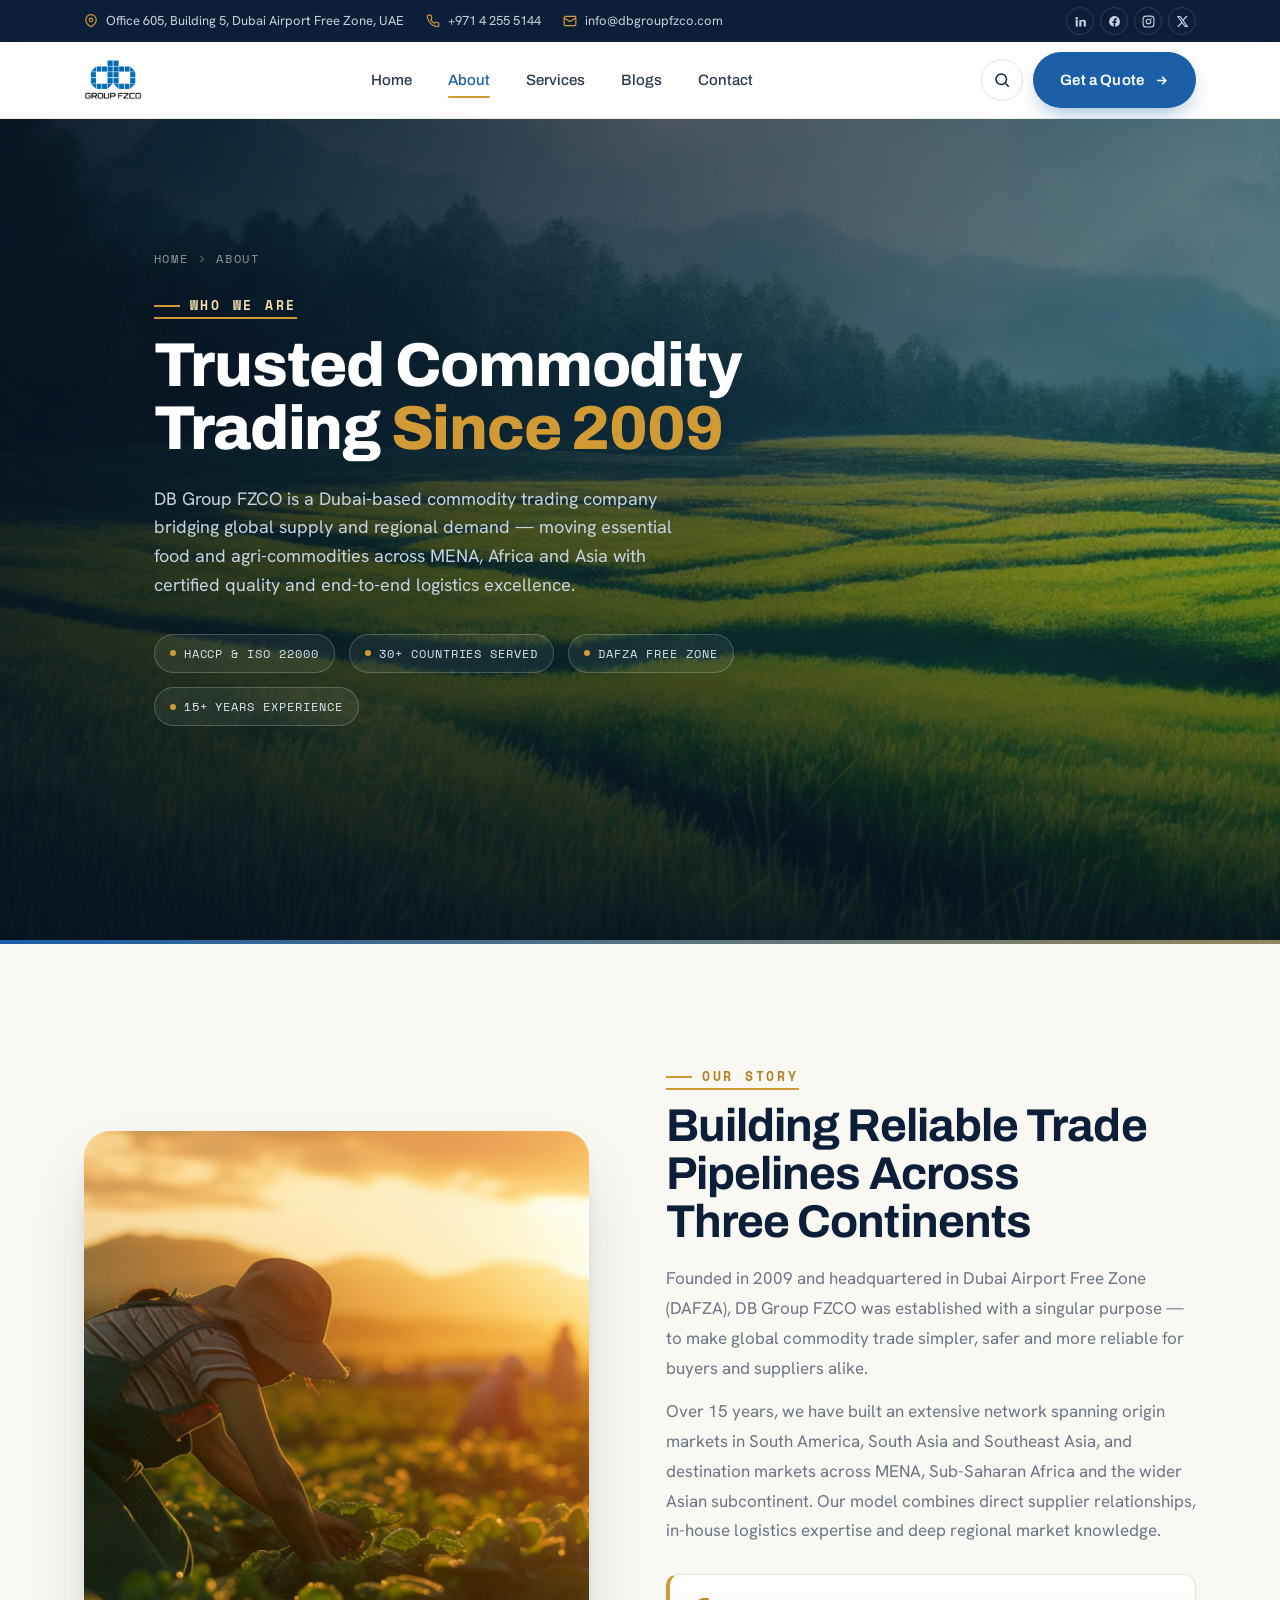
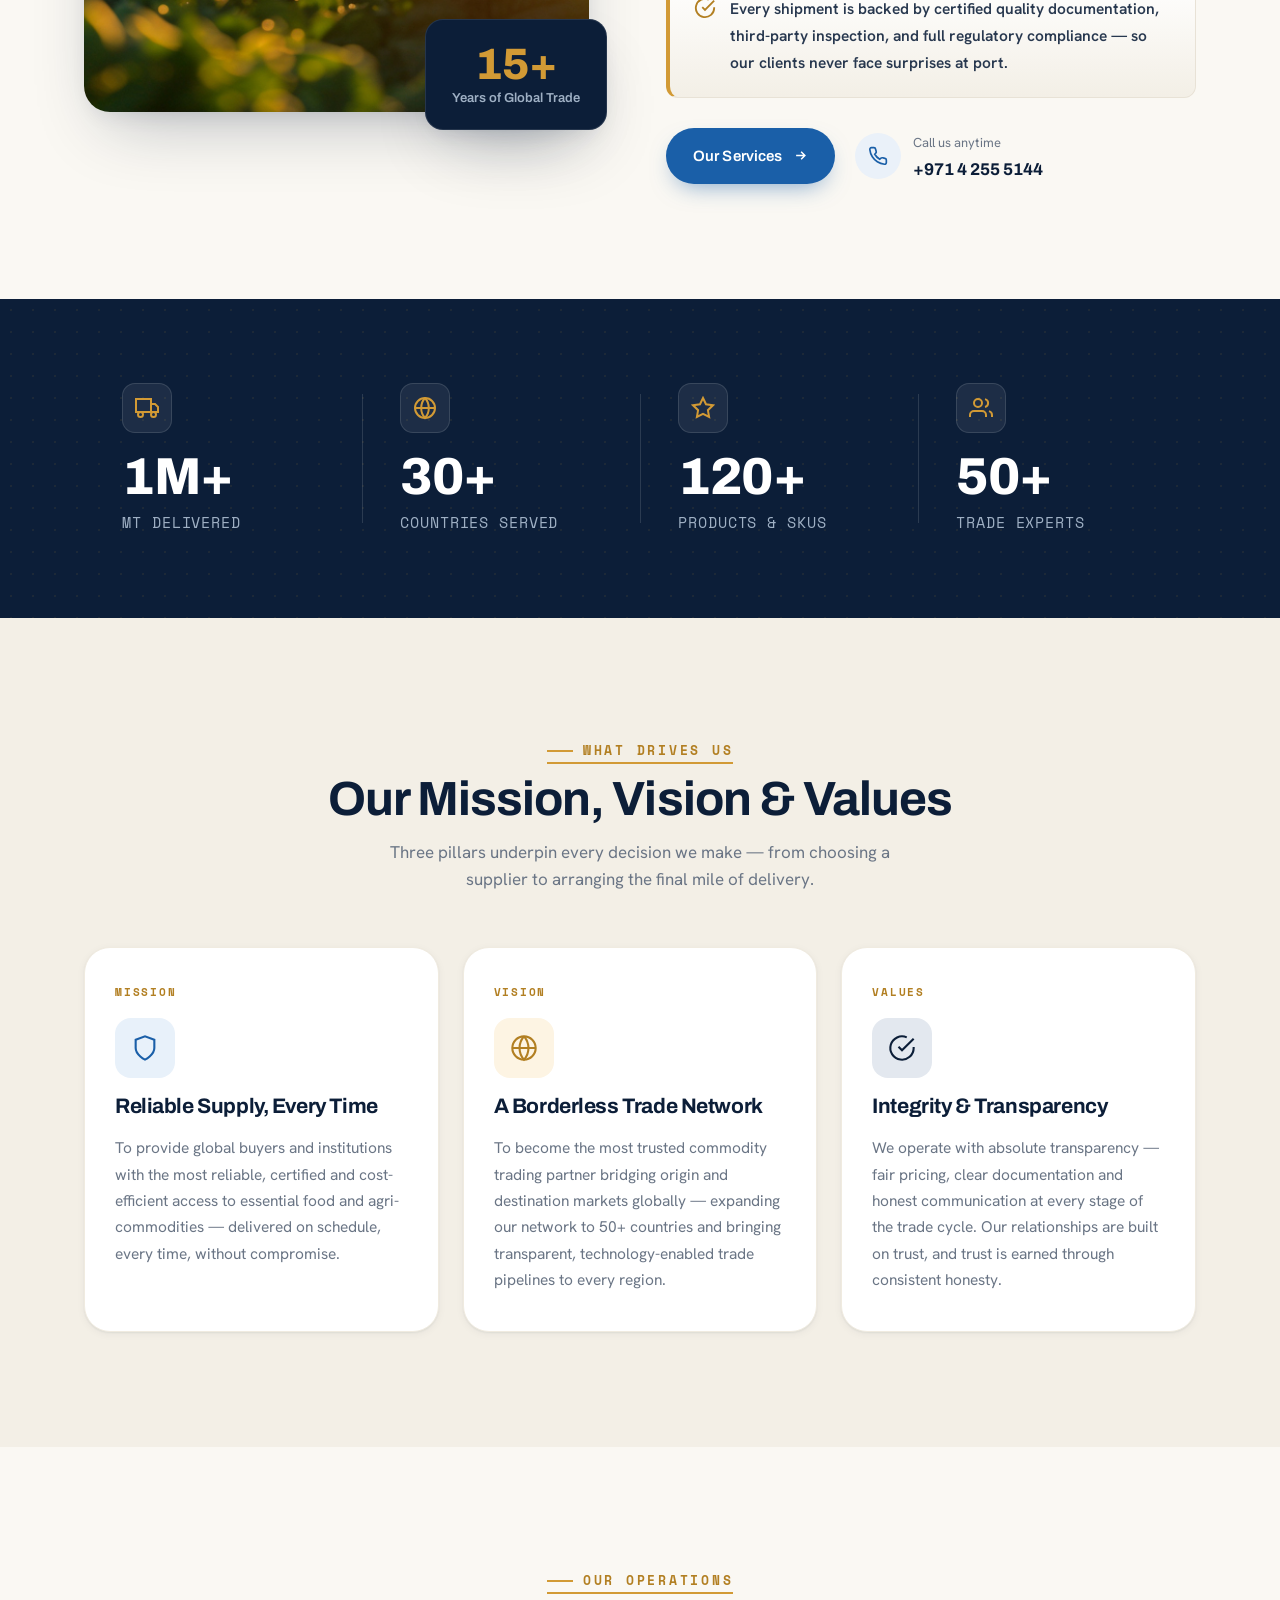
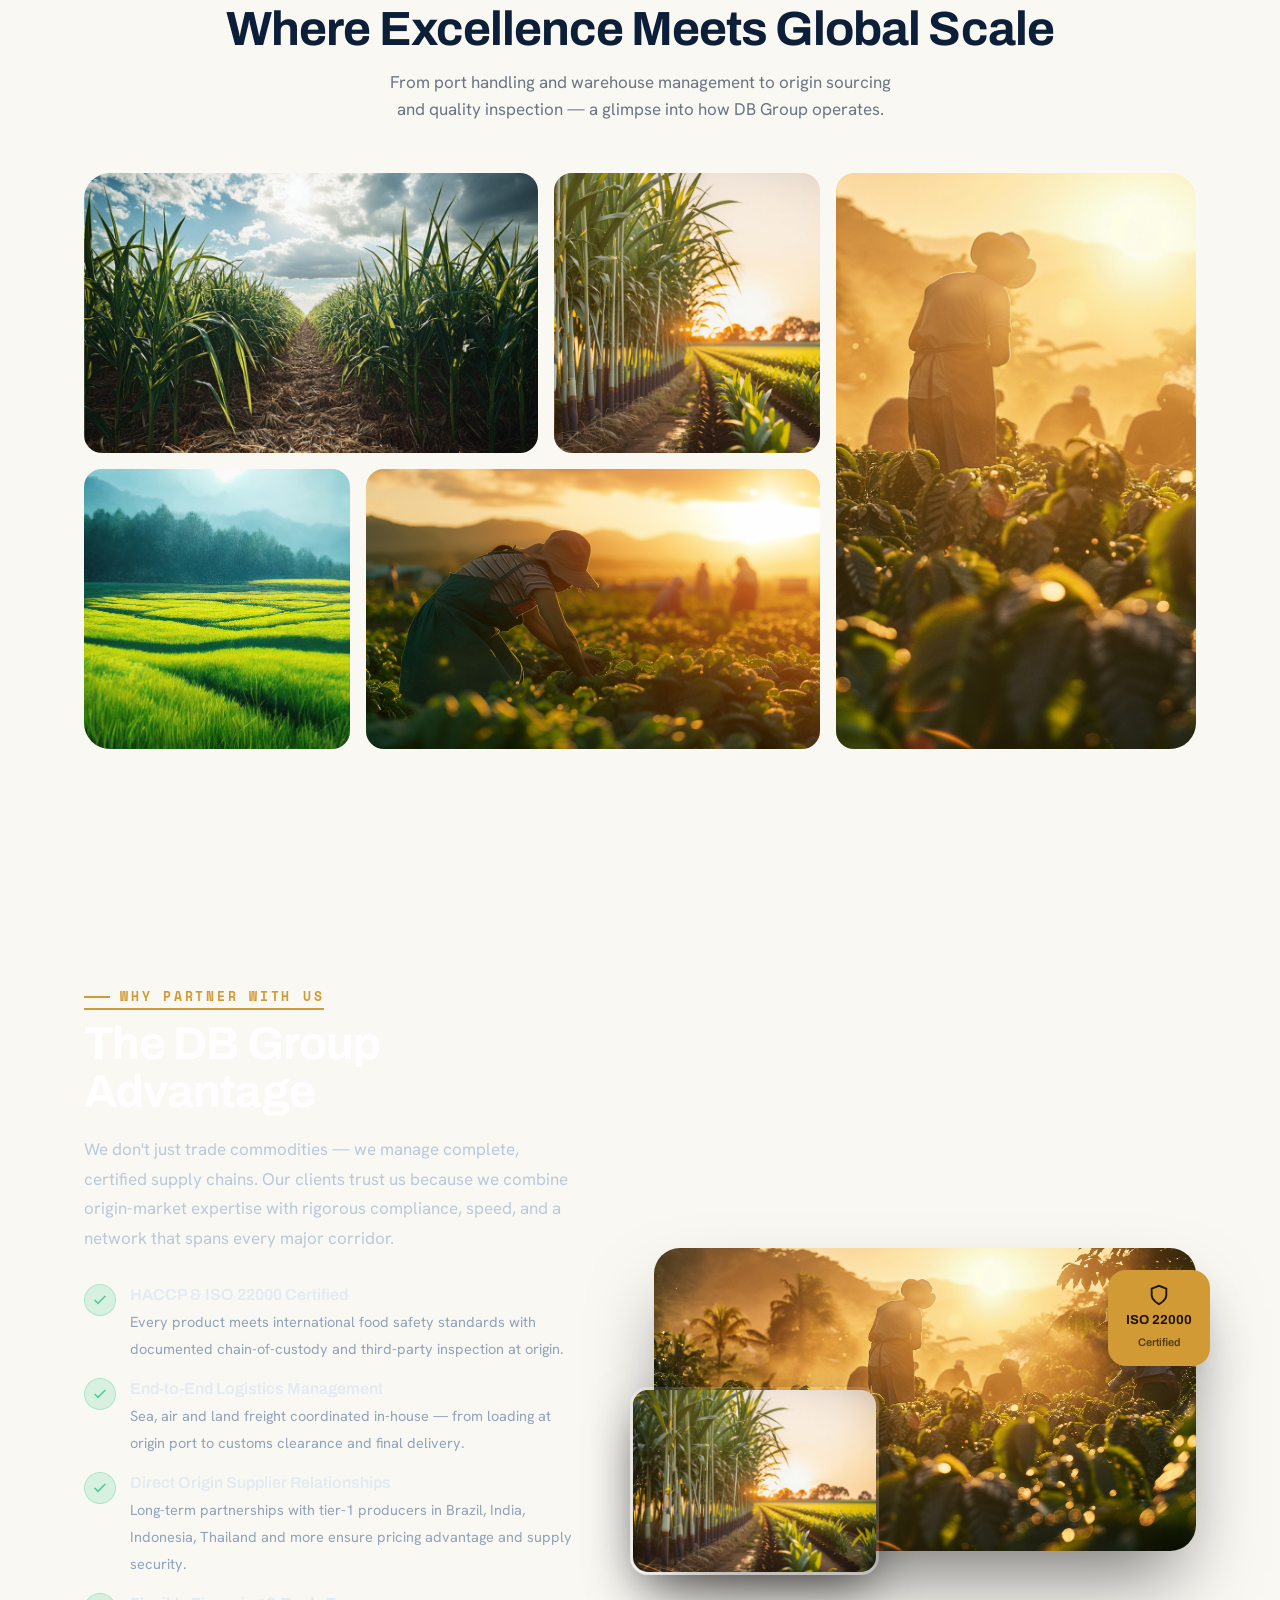
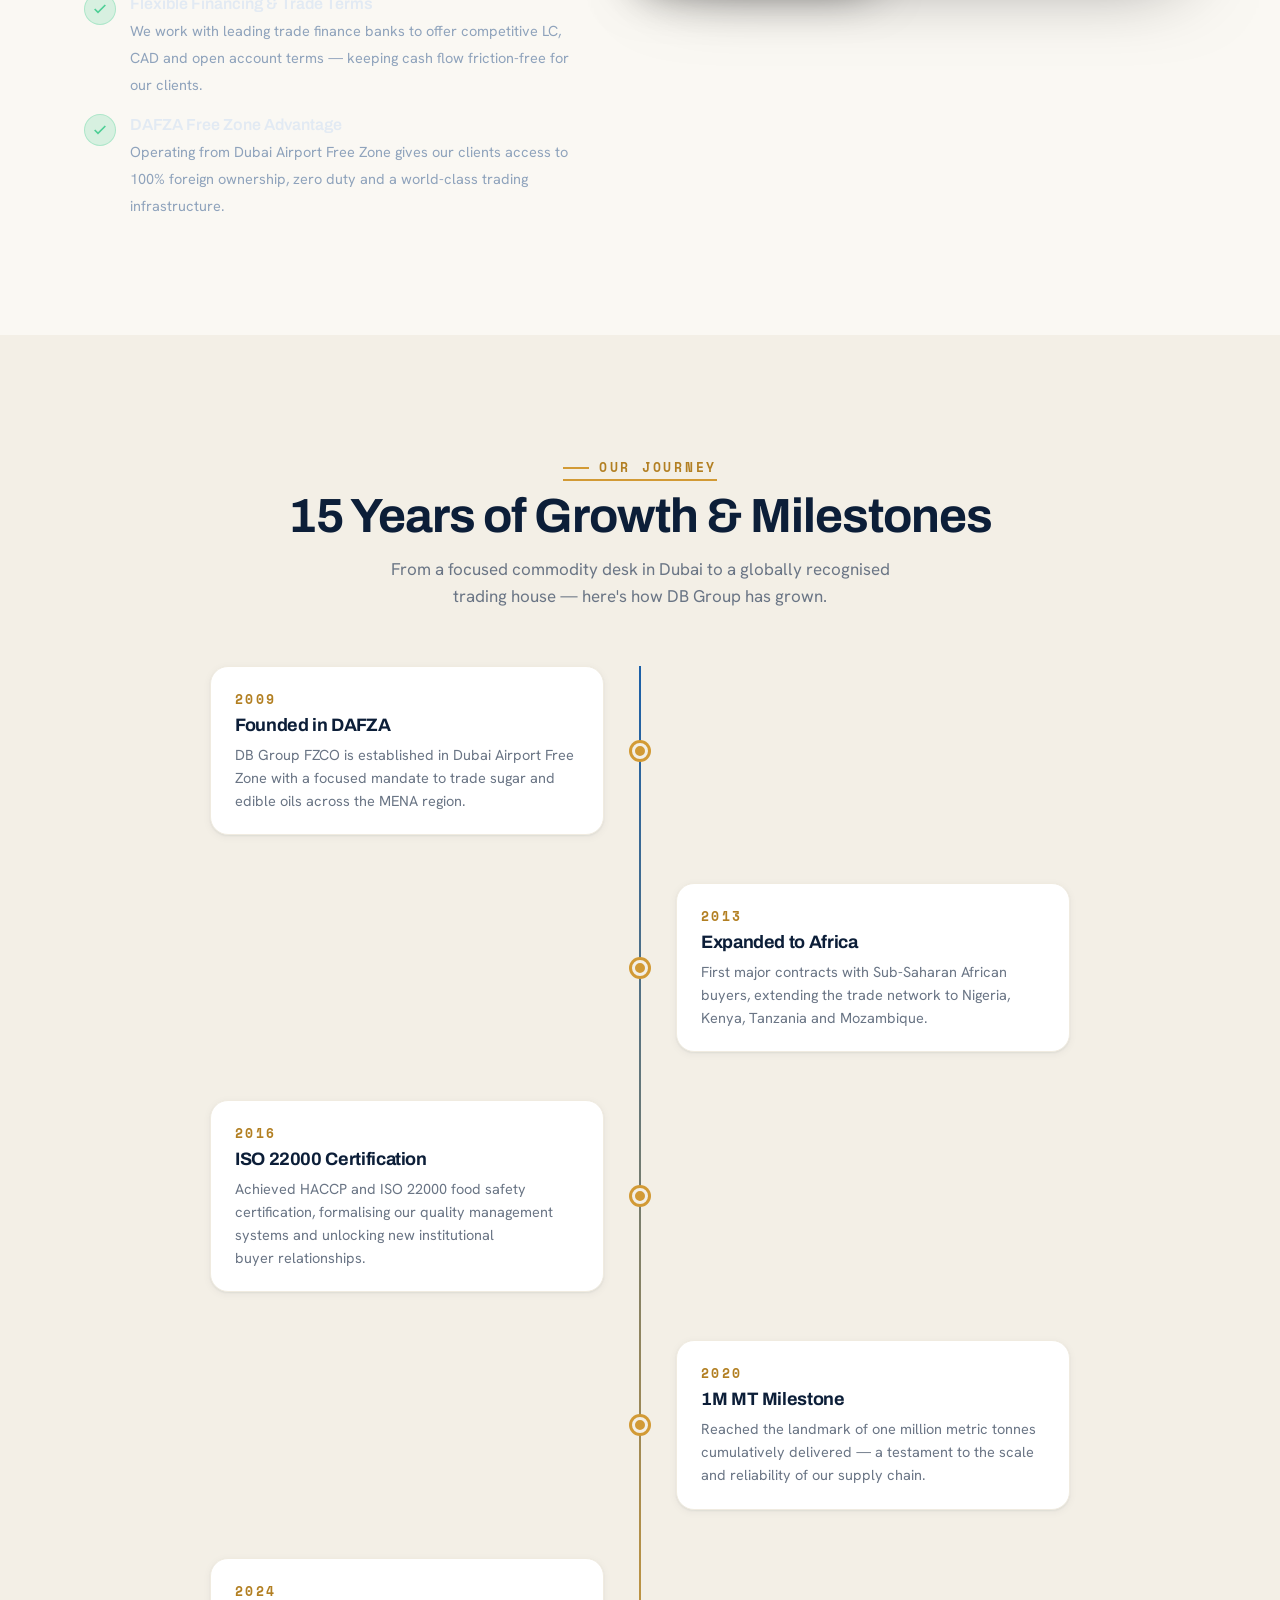
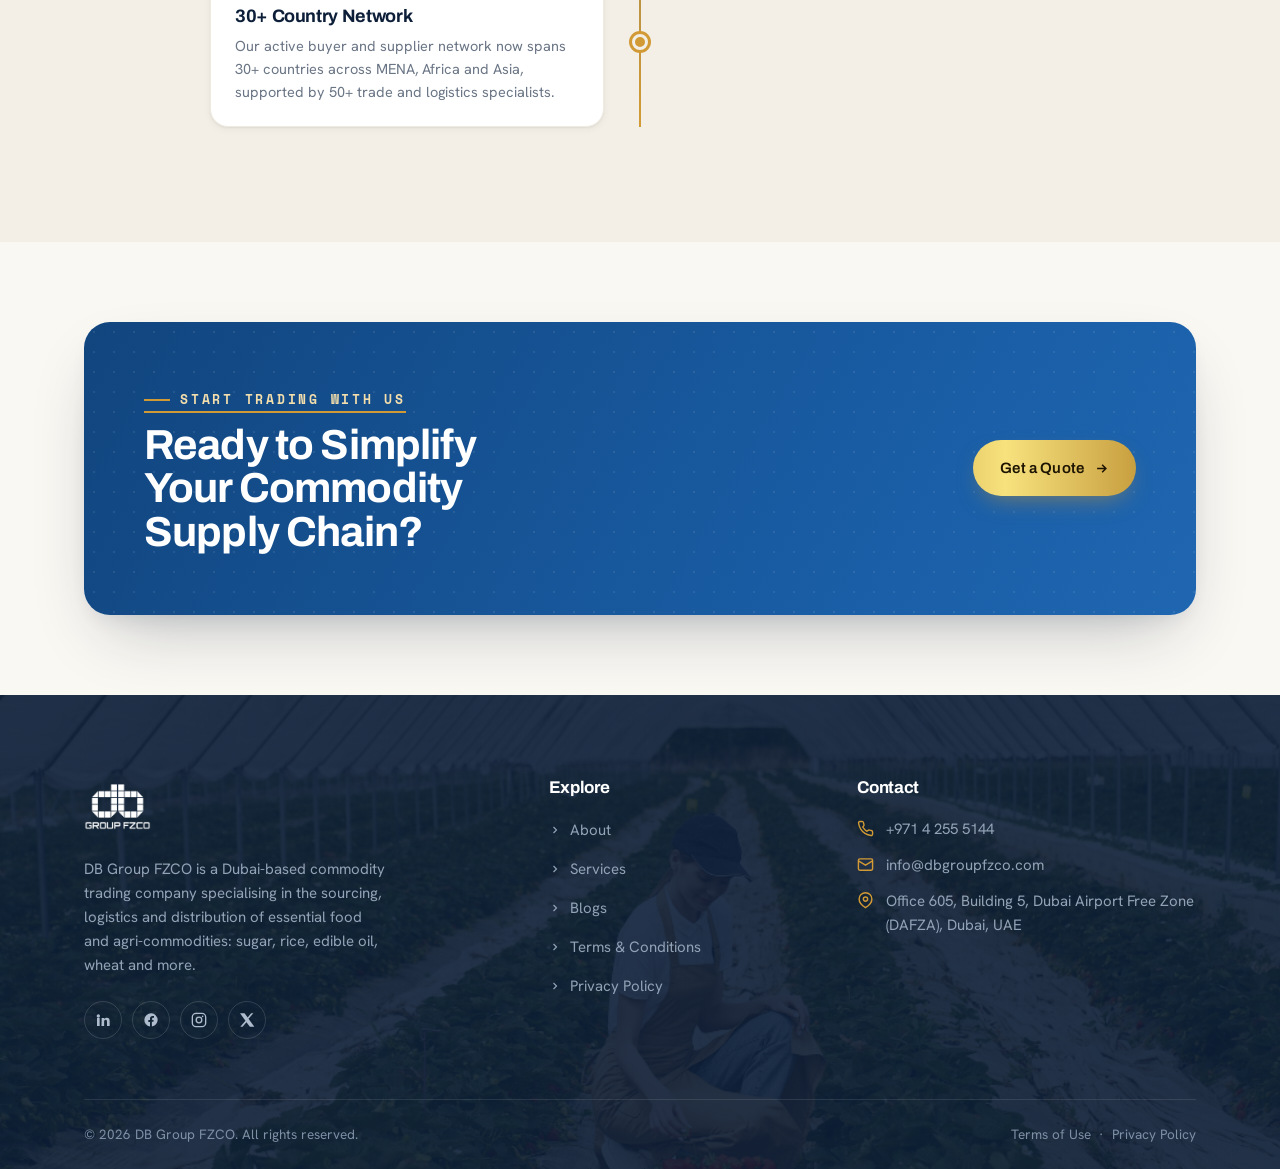
==== about.html @ c071445e "First Commit" ====
<!DOCTYPE html>
<html lang="en">
<head>
<meta charset="UTF-8" />
<meta name="viewport" content="width=device-width, initial-scale=1.0" />
<title>About Us | DB Group FZCO</title>
<link rel="preconnect" href="https://fonts.googleapis.com" />
<link rel="preconnect" href="https://fonts.gstatic.com" crossorigin />
<link href="https://fonts.googleapis.com/css2?family=Archivo:wght@400;500;600;700;800;900&family=Hanken+Grotesk:wght@400;500;600;700&family=Space+Mono:wght@400;700&family=Space+Grotesk:wght@500;600;700&family=Libre+Franklin:wght@500;600;700;800&display=swap" rel="stylesheet" />
<link rel="stylesheet" href="styles.css" />
<style>

/* ============================================================
   ABOUT PAGE — extra styles
   ============================================================ */

/* ---- Hero ---- */
.about-hero {
  position: relative;
  overflow: hidden;
  background: var(--navy);
  min-height: 580px;
  display: flex;
  align-items: center;
}
.about-hero-bg {
  position: absolute;
  inset: 0;
  background: url('public/aboutimages/158302.jpg') center / cover no-repeat;
  transform-origin: center;
  animation: kbZoom 22s ease-out forwards;
}
.about-hero-shade {
  position: absolute;
  inset: 0;
  background:
    linear-gradient(110deg, rgba(8,18,34,.92) 0%, rgba(8,18,34,.65) 55%, rgba(8,18,34,.30) 100%),
    linear-gradient(0deg, rgba(8,18,34,.80) 0%, rgba(8,18,34,0) 44%);
}
.about-hero .wrap {
  margin-inline: 0;
  max-width: none;
  padding-left: clamp(60px, 12vw, 2000px);
  padding-right: var(--gut);
}
.about-hero-inner {
  position: relative;
  z-index: 2;
  padding-top: clamp(70px, 11vw, 130px);
  padding-bottom: clamp(150px, 17vw, 230px);
  max-width: 700px;
  width: 100%;
  text-align: left;
}
.about-hero h1 {
  color: #fff;
  font-size: clamp(32px, 5vw, 62px);
  font-weight: 800;
  margin-top: 18px;
  line-height: 1.02;
  text-align: left;
}
.about-hero h1 span { color: var(--gold); }
.about-hero .lede {
  color: #c5d3e3;
  font-size: clamp(15px, 1.6vw, 18px);
  margin-top: 24px;
  max-width: 52ch;
  text-align: left;
}

/* breadcrumb */
.breadcrumb {
  display: flex;
  align-items: center;
  gap: 8px;
  font-family: var(--font-mono);
  font-size: 12px;
  letter-spacing: .14em;
  text-transform: uppercase;
  color: rgba(255,255,255,.55);
  margin-bottom: 20px;
}
.breadcrumb a { color: rgba(255,255,255,.55); transition: color .2s; }
.breadcrumb a:hover { color: var(--gold-soft); }
.breadcrumb svg { width: 12px; height: 12px; opacity: .5; }

/* hero bottom accent bar */
.about-hero::after {
  content: "";
  position: absolute;
  bottom: 0; left: 0; right: 0;
  height: 4px;
  background: linear-gradient(90deg, var(--primary), var(--gold), var(--primary));
  background-size: 300%;
  animation: ctaGrad 7s ease infinite;
}

/* ---- Our Story / Who We Are ---- */
.story-grid {
  display: grid;
  grid-template-columns: 1fr 1.05fr;
  gap: clamp(40px, 6vw, 88px);
  align-items: center;
}
.story-visual { position: relative; }
.story-img-wrap {
  border-radius: var(--radius-lg);
  overflow: hidden;
  box-shadow: var(--shadow-lg);
  aspect-ratio: 4/4.6;
}
.story-img-wrap img {
  width: 100%;
  height: 100%;
  object-fit: cover;
  display: block;
  transition: transform .7s cubic-bezier(.2,.7,.2,1);
}
.story-visual:hover .story-img-wrap img { transform: scale(1.05); }
.story-badge {
  position: absolute;
  bottom: -18px;
  right: -18px;
  background: var(--navy);
  border-radius: var(--radius);
  padding: 22px 26px;
  box-shadow: var(--shadow-lg);
  border: 1px solid rgba(255,255,255,.1);
  color: #fff;
  text-align: center;
  min-width: 150px;
}
.story-badge .b-num {
  font-family: var(--font-display);
  font-weight: 800;
  font-size: 44px;
  color: var(--gold);
  line-height: 1;
  letter-spacing: -.03em;
}
.story-badge .b-lab {
  font-family: var(--font-display);
  font-weight: 600;
  font-size: 13px;
  color: #9fb0c4;
  margin-top: 4px;
  line-height: 1.3;
}
.story-dots {
  position: absolute;
  top: -16px; left: -16px;
  width: 110px; height: 110px;
  background-image: radial-gradient(var(--gold) 1.6px, transparent 1.7px);
  background-size: 16px 16px;
  opacity: .45;
  z-index: -1;
  border-radius: 8px;
}

.story-text h2 { font-size: clamp(28px, 3.6vw, 46px); margin-top: 16px; }
.story-text p { color: var(--muted); margin-top: 18px; line-height: 1.75; }
.story-text .highlight-block {
  margin-top: 28px;
  padding: 20px 24px;
  background: linear-gradient(180deg, #fff, var(--paper-2));
  border: 1px solid var(--line);
  border-left: 4px solid var(--gold);
  border-radius: var(--radius-sm);
  display: flex;
  gap: 14px;
  align-items: flex-start;
}
.story-text .highlight-block svg {
  width: 22px; height: 22px;
  color: var(--gold-d);
  flex: none;
  margin-top: 2px;
}
.story-text .highlight-block p {
  font-weight: 600;
  color: var(--ink-soft);
  font-size: 15.5px;
  margin-top: 0;
}
.story-actions {
  display: flex;
  align-items: center;
  gap: 20px;
  margin-top: 30px;
  flex-wrap: wrap;
}
.callbox { display: flex; align-items: center; gap: 12px; }
.callbox .ring { width: 46px; height: 46px; border-radius: 50%; background: #eaf1f9; color: var(--primary); display: grid; place-items: center; }
.callbox .ring svg { width: 20px; height: 20px; }
.callbox b { display: block; font-family: var(--font-display); font-size: 17px; color: var(--ink); }
.callbox span { font-size: 13px; color: var(--muted); }
@media (max-width: 880px) {
  .story-grid { grid-template-columns: 1fr; }
  .story-visual { max-width: 500px; }
  .story-badge { bottom: -14px; right: -8px; }
}

/* ---- Stats bar ---- */
.about-stats { background: var(--navy); position: relative; overflow: hidden; }
.about-stats::before {
  content: "";
  position: absolute; inset: 0;
  background-image: radial-gradient(rgba(210,154,53,.14) 1px, transparent 1.5px);
  background-size: 22px 22px;
  opacity: .6;
}
.about-stats .wrap { position: relative; }
.about-stats .stats-grid {
  display: grid;
  grid-template-columns: repeat(4, 1fr);
  padding-block: clamp(44px, 6vw, 70px);
}
@media (max-width: 760px) { .about-stats .stats-grid { grid-template-columns: 1fr 1fr; gap: 36px 0; } .about-stats .stat:nth-child(odd)::before { display: none; } }

/* ---- Values / Mission ---- */
.values { background: var(--paper-2); }
.values-head { text-align: center; margin-bottom: 54px; }
.values-head h2 { font-size: clamp(28px, 3.8vw, 48px); margin-top: 14px; }
.values-grid {
  display: grid;
  grid-template-columns: repeat(3, 1fr);
  gap: 24px;
}
.val-card {
  background: #fff;
  border-radius: var(--radius-lg);
  padding: 36px 30px 38px;
  border: 1px solid var(--line-soft);
  box-shadow: var(--shadow-sm);
  display: flex;
  flex-direction: column;
  gap: 16px;
  transition: transform .35s cubic-bezier(.2,.7,.2,1), box-shadow .35s cubic-bezier(.2,.7,.2,1);
}
.val-card:hover {
  transform: translateY(-8px);
  box-shadow: var(--shadow-lg);
}
.val-icon {
  width: 60px; height: 60px;
  border-radius: 16px;
  display: grid; place-items: center;
  flex: none;
}
.val-icon.blue { background: #e8f1fa; color: var(--primary); }
.val-icon.gold { background: #fdf4e3; color: var(--gold-d); }
.val-icon.navy { background: #e3e8ef; color: var(--navy); }
.val-icon svg { width: 28px; height: 28px; }
.val-card h3 { font-size: 21px; color: var(--ink); line-height: 1.2; }
.val-card p { color: var(--muted); font-size: 15.5px; line-height: 1.7; flex: 1; }
.val-card .val-tag {
  font-family: var(--font-mono);
  font-size: 11px;
  letter-spacing: .16em;
  text-transform: uppercase;
  color: var(--gold-d);
  font-weight: 700;
}
@media (max-width: 820px) { .values-grid { grid-template-columns: 1fr; } }

/* ---- Gallery mosaic ---- */
.gallery-section {
  background: var(--paper);
}
.gallery-head { text-align: center; margin-bottom: 50px; }
.gallery-head h2 { font-size: clamp(28px, 3.8vw, 48px); margin-top: 14px; }

.gallery-mosaic {
  display: grid;
  grid-template-columns: repeat(12, 1fr);
  grid-template-rows: repeat(2, 280px);
  gap: 16px;
  border-radius: var(--radius-lg);
  overflow: hidden;
}
.gm-cell {
  overflow: hidden;
  border-radius: var(--radius);
}
.gm-cell img {
  width: 100%; height: 100%;
  object-fit: cover;
  display: block;
  transition: transform .7s cubic-bezier(.2,.7,.2,1);
}
.gm-cell:hover img { transform: scale(1.08); }

.gm-cell:nth-child(1) { grid-column: 1 / 6; grid-row: 1 / 2; }
.gm-cell:nth-child(2) { grid-column: 6 / 9; grid-row: 1 / 2; }
.gm-cell:nth-child(3) { grid-column: 9 / 13; grid-row: 1 / 3; }
.gm-cell:nth-child(4) { grid-column: 1 / 4; grid-row: 2 / 3; }
.gm-cell:nth-child(5) { grid-column: 4 / 9; grid-row: 2 / 3; }

@media (max-width: 900px) {
  .gallery-mosaic {
    grid-template-columns: 1fr 1fr;
    grid-template-rows: auto;
  }
  .gm-cell { grid-column: auto !important; grid-row: auto !important; aspect-ratio: 16/10; }
}
@media (max-width: 540px) {
  .gallery-mosaic { grid-template-columns: 1fr; }
}

/* ---- Why Partner With Us ---- */
.why-section {
  background:
    linear-gradient(rgba(8,18,34,.82), rgba(8,18,34,.82)),
    url('public/aboutimages/2151252086.jpg') center / cover no-repeat;
  background-attachment: fixed;
}
.why-grid {
  display: grid;
  grid-template-columns: 1fr 1.1fr;
  gap: clamp(40px, 6vw, 84px);
  align-items: center;
}
.why-text h2 { font-size: clamp(28px, 3.6vw, 46px); color: #fff; margin-top: 14px; }
.why-text .eyebrow { color: var(--gold); }
.why-text p { color: #b8c9db; margin-top: 18px; line-height: 1.75; }
.why-list { display: grid; gap: 14px; margin-top: 28px; }
.why-item {
  display: flex;
  gap: 14px;
  align-items: flex-start;
}
.why-item .wi-icon {
  width: 32px; height: 32px;
  border-radius: 50%;
  background: rgba(78,207,150,.2);
  color: #4ecf96;
  display: grid; place-items: center;
  flex: none;
  border: 1px solid rgba(78,207,150,.3);
  margin-top: 2px;
}
.why-item .wi-icon svg { width: 16px; height: 16px; }
.why-item .wi-body b {
  font-family: var(--font-display);
  font-weight: 600;
  color: #e2eaf3;
  font-size: 16px;
  display: block;
}
.why-item .wi-body span {
  color: #8fa3bc;
  font-size: 14.5px;
  line-height: 1.5;
}

.why-visual { position: relative; }
.why-img-main {
  border-radius: var(--radius-lg);
  overflow: hidden;
  box-shadow: 0 40px 80px -20px rgba(0,0,0,.55);
}
.why-img-main img { width: 100%; display: block; }
.why-img-float {
  position: absolute;
  bottom: -24px;
  left: -24px;
  width: 46%;
  border-radius: var(--radius);
  overflow: hidden;
  box-shadow: 0 20px 50px -10px rgba(0,0,0,.6);
  border: 3px solid rgba(255,255,255,.12);
}
.why-img-float img { width: 100%; display: block; }
.why-cert-badge {
  position: absolute;
  top: 22px; right: -14px;
  background: var(--gold);
  color: #1d1402;
  border-radius: var(--radius);
  padding: 14px 18px;
  font-family: var(--font-display);
  font-weight: 700;
  font-size: 13px;
  box-shadow: var(--shadow-lg);
  display: flex;
  flex-direction: column;
  align-items: center;
  gap: 4px;
  text-align: center;
}
.why-cert-badge svg { width: 22px; height: 22px; }
@media (max-width: 880px) {
  .why-grid { grid-template-columns: 1fr; }
  .why-visual { margin-top: 40px; }
  .why-img-float { width: 38%; bottom: -16px; left: -12px; }
  .why-cert-badge { top: 14px; right: -8px; }
}

/* ---- Timeline / Journey ---- */
.journey-section { background: var(--paper-2); }
.journey-head { text-align: center; margin-bottom: 56px; }
.journey-head h2 { font-size: clamp(28px, 3.8vw, 48px); margin-top: 14px; }
.timeline {
  position: relative;
  max-width: 860px;
  margin: 0 auto;
}
.timeline::before {
  content: "";
  position: absolute;
  left: 50%;
  top: 0; bottom: 0;
  width: 2px;
  background: linear-gradient(180deg, var(--primary), var(--gold));
  transform: translateX(-50%);
}
.tl-item {
  display: grid;
  grid-template-columns: 1fr auto 1fr;
  gap: 28px;
  align-items: center;
  margin-bottom: 48px;
  position: relative;
}
.tl-item:last-child { margin-bottom: 0; }
.tl-dot {
  width: 16px; height: 16px;
  border-radius: 50%;
  background: var(--gold);
  border: 3px solid var(--paper-2);
  box-shadow: 0 0 0 3px var(--gold);
  z-index: 1;
  justify-self: center;
}
.tl-left, .tl-right {
  background: #fff;
  border-radius: var(--radius);
  padding: 22px 24px;
  border: 1px solid var(--line-soft);
  box-shadow: var(--shadow-sm);
}
.tl-item:nth-child(odd) .tl-left { order: 0; }
.tl-item:nth-child(odd) .tl-right { visibility: hidden; }
.tl-item:nth-child(even) .tl-left { visibility: hidden; }
.tl-item:nth-child(even) .tl-right { order: 2; }
.tl-year {
  font-family: var(--font-mono);
  font-size: 13px;
  letter-spacing: .18em;
  color: var(--gold-d);
  font-weight: 700;
  margin-bottom: 6px;
}
.tl-left h4, .tl-right h4 { font-size: 18px; }
.tl-left p, .tl-right p { color: var(--muted); font-size: 14.5px; margin-top: 8px; line-height: 1.6; }
@media (max-width: 700px) {
  .timeline::before { left: 18px; transform: none; }
  .tl-item { grid-template-columns: auto 1fr; gap: 18px; }
  .tl-item:nth-child(even) .tl-left { display: none; }
  .tl-item:nth-child(odd) .tl-right { display: none; }
  .tl-item:nth-child(even) .tl-right { order: unset; visibility: visible; }
  .tl-item:nth-child(even) .tl-dot { order: -1; }
}

</style>
</head>
<body>

<!-- ============ TOP BAR ============ -->
<div class="topbar">
  <div class="wrap">
    <div class="tb-left">
      <span class="tb-item tb-hide">
        <svg viewBox="0 0 24 24" fill="none" stroke="currentColor" stroke-width="2"><path d="M21 10c0 7-9 12-9 12s-9-5-9-12a9 9 0 0 1 18 0Z"/><circle cx="12" cy="10" r="3"/></svg>
        Office 605, Building 5, Dubai Airport Free Zone, UAE
      </span>
      <a class="tb-item" href="tel:+97142555144">
        <svg viewBox="0 0 24 24" fill="none" stroke="currentColor" stroke-width="2"><path d="M22 16.9v3a2 2 0 0 1-2.2 2 19.8 19.8 0 0 1-8.6-3 19.5 19.5 0 0 1-6-6 19.8 19.8 0 0 1-3-8.6A2 2 0 0 1 4.1 2h3a2 2 0 0 1 2 1.7c.1.9.4 1.8.7 2.7a2 2 0 0 1-.5 2.1L8.1 9.9a16 16 0 0 0 6 6l1.4-1.2a2 2 0 0 1 2.1-.5c.9.3 1.8.6 2.7.7a2 2 0 0 1 1.7 2Z"/></svg>
        +971 4 255 5144
      </a>
      <a class="tb-item tb-hide" href="mailto:info@dbgroupfzco.com">
        <svg viewBox="0 0 24 24" fill="none" stroke="currentColor" stroke-width="2"><rect x="2" y="4" width="20" height="16" rx="2"/><path d="m2 7 10 6 10-6"/></svg>
        info@dbgroupfzco.com
      </a>
    </div>
    <div class="tb-soc">
      <a href="#" aria-label="LinkedIn"><svg viewBox="0 0 24 24" fill="currentColor"><path d="M4.98 3.5a2.5 2.5 0 1 1 0 5 2.5 2.5 0 0 1 0-5zM3 9h4v12H3zM10 9h3.8v1.7h.05c.53-1 1.83-2.05 3.77-2.05C21.4 8.65 22 11 22 14.1V21h-4v-6.1c0-1.45-.03-3.3-2-3.3-2 0-2.3 1.57-2.3 3.2V21h-4z"/></svg></a>
      <a href="#" aria-label="Facebook"><svg viewBox="0 0 24 24" fill="currentColor"><path d="M22 12a10 10 0 1 0-11.5 9.9v-7H8v-2.9h2.5V9.8c0-2.5 1.5-3.9 3.8-3.9 1.1 0 2.2.2 2.2.2v2.5h-1.2c-1.2 0-1.6.75-1.6 1.5v1.8H16l-.4 2.9h-2.3v7A10 10 0 0 0 22 12z"/></svg></a>
      <a href="#" aria-label="Instagram"><svg viewBox="0 0 24 24" fill="none" stroke="currentColor" stroke-width="2"><rect x="2" y="2" width="20" height="20" rx="5.5"/><circle cx="12" cy="12" r="4.2"/><circle cx="17.4" cy="6.6" r="1.2" fill="currentColor" stroke="none"/></svg></a>
      <a href="#" aria-label="X"><svg viewBox="0 0 24 24" fill="currentColor"><path d="M18.2 2h3.3l-7.2 8.2L23 22h-6.6l-5.2-6.8L5.3 22H2l7.7-8.8L1.5 2h6.8l4.7 6.2L18.2 2zm-1.2 18h1.8L7.1 3.9H5.2L17 20z"/></svg></a>
    </div>
  </div>
</div>

<!-- ============ HEADER / NAV ============ -->
<header class="header" id="header">
  <div class="wrap nav">
    <a class="brand" href="index.html">
      <img src="public/logo.png" alt="DB Group FZCO" class="brand-logo" />
    </a>
    <nav class="menu">
      <a href="index.html">Home</a>
      <a href="about.html" class="active">About</a>
      <a href="services.html">Services</a>
      <a href="blogs.html">Blogs</a>
      <a href="contact.html">Contact</a>
    </nav>
    <div class="nav-right">
      <button class="icon-btn" aria-label="Search">
        <svg viewBox="0 0 24 24" fill="none" stroke="currentColor" stroke-width="2"><circle cx="11" cy="11" r="7"/><path d="m21 21-4.3-4.3"/></svg>
      </button>
      <a href="contact.html" class="btn btn-primary">Get a Quote <svg class="arw" width="15" height="15" viewBox="0 0 24 24" fill="none" stroke="currentColor" stroke-width="2.4"><path d="M5 12h14M13 6l6 6-6 6"/></svg></a>
      <button class="icon-btn burger" aria-label="Menu">
        <svg viewBox="0 0 24 24" fill="none" stroke="currentColor" stroke-width="2"><path d="M3 6h18M3 12h18M3 18h18"/></svg>
      </button>
    </div>
  </div>
</header>

<main>

<!-- ============ HERO ============ -->
<section class="about-hero">
  <div class="about-hero-bg"></div>
  <div class="about-hero-shade"></div>
  <div class="wrap">
  <div class="about-hero-inner">
    <div class="breadcrumb reveal">
      <a href="index.html">Home</a>
      <svg viewBox="0 0 24 24" fill="none" stroke="currentColor" stroke-width="2.5"><path d="M9 6l6 6-6 6"/></svg>
      <span>About</span>
    </div>
    <span class="eyebrow light reveal">Who We Are</span>
    <h1 class="reveal d1">Trusted Commodity Trading <span>Since 2009</span></h1>
    <p class="lede reveal d2">DB Group FZCO is a Dubai-based commodity trading company bridging global supply and regional demand — moving essential food and agri-commodities across MENA, Africa and Asia with certified quality and end-to-end logistics excellence.</p>
    <div style="display:flex; gap:14px; margin-top:34px; flex-wrap:wrap;" class="reveal d3">
      <span class="chip"><i></i> HACCP &amp; ISO 22000</span>
      <span class="chip"><i></i> 30+ Countries Served</span>
      <span class="chip"><i></i> DAFZA Free Zone</span>
      <span class="chip"><i></i> 15+ Years Experience</span>
    </div>
  </div>
  </div>
</section>

<!-- ============ OUR STORY ============ -->
<section class="section" style="background: var(--paper);">
  <div class="wrap story-grid">
    <div class="story-visual reveal">
      <span class="story-dots"></span>
      <div class="story-img-wrap">
        <img src="public/aboutimages/2151252086.jpg" alt="DB Group team and operations" />
      </div>
      <div class="story-badge">
        <div class="b-num">15+</div>
        <div class="b-lab">Years of Global Trade</div>
      </div>
    </div>

    <div class="story-text reveal d1">
      <span class="eyebrow">Our Story</span>
      <h2>Building Reliable Trade Pipelines Across Three Continents</h2>
      <p>Founded in 2009 and headquartered in Dubai Airport Free Zone (DAFZA), DB Group FZCO was established with a singular purpose — to make global commodity trade simpler, safer and more reliable for buyers and suppliers alike.</p>
      <p style="margin-top:14px;">Over 15 years, we have built an extensive network spanning origin markets in South America, South Asia and Southeast Asia, and destination markets across MENA, Sub-Saharan Africa and the wider Asian subcontinent. Our model combines direct supplier relationships, in-house logistics expertise and deep regional market knowledge.</p>
      <div class="highlight-block">
        <svg viewBox="0 0 24 24" fill="none" stroke="currentColor" stroke-width="2"><path d="M22 11.1V12a10 10 0 1 1-5.9-9.1"/><path d="M22 4 12 14.01l-3-3"/></svg>
        <p>Every shipment is backed by certified quality documentation, third-party inspection, and full regulatory compliance — so our clients never face surprises at port.</p>
      </div>
      <div class="story-actions">
        <a href="services.html" class="btn btn-primary">Our Services <svg class="arw" width="15" height="15" viewBox="0 0 24 24" fill="none" stroke="currentColor" stroke-width="2.4"><path d="M5 12h14M13 6l6 6-6 6"/></svg></a>
        <div class="callbox">
          <span class="ring">
            <svg viewBox="0 0 24 24" fill="none" stroke="currentColor" stroke-width="2"><path d="M22 16.9v3a2 2 0 0 1-2.2 2 19.8 19.8 0 0 1-8.6-3 19.5 19.5 0 0 1-6-6 19.8 19.8 0 0 1-3-8.6A2 2 0 0 1 4.1 2h3a2 2 0 0 1 2 1.7c.1.9.4 1.8.7 2.7a2 2 0 0 1-.5 2.1L8.1 9.9a16 16 0 0 0 6 6l1.4-1.2a2 2 0 0 1 2.1-.5c.9.3 1.8.6 2.7.7a2 2 0 0 1 1.7 2Z"/></svg>
          </span>
          <div><span>Call us anytime</span><b>+971 4 255 5144</b></div>
        </div>
      </div>
    </div>
  </div>
</section>

<!-- ============ STATS ============ -->
<section class="about-stats">
  <div class="wrap">
    <div class="stats-grid">
      <div class="stat reveal">
        <span class="ico"><svg viewBox="0 0 24 24" fill="none" stroke="currentColor" stroke-width="2"><path d="M1 3h15v13H1z"/><path d="M16 8h4l3 3v5h-7z"/><circle cx="5.5" cy="18.5" r="2.5"/><circle cx="18.5" cy="18.5" r="2.5"/></svg></span>
        <div class="num" data-count="1" data-suffix="M+">0</div>
        <div class="lab">MT Delivered</div>
      </div>
      <div class="stat reveal d1">
        <span class="ico"><svg viewBox="0 0 24 24" fill="none" stroke="currentColor" stroke-width="2"><circle cx="12" cy="12" r="10"/><path d="M2 12h20M12 2a15 15 0 0 1 0 20 15 15 0 0 1 0-20"/></svg></span>
        <div class="num" data-count="30" data-suffix="+">0</div>
        <div class="lab">Countries Served</div>
      </div>
      <div class="stat reveal d2">
        <span class="ico"><svg viewBox="0 0 24 24" fill="none" stroke="currentColor" stroke-width="2"><path d="m12 2 3 6.3 6.9 1-5 4.9 1.2 6.8-6.1-3.2L5.9 21l1.2-6.8-5-4.9 6.9-1z"/></svg></span>
        <div class="num" data-count="120" data-suffix="+">0</div>
        <div class="lab">Products &amp; SKUs</div>
      </div>
      <div class="stat reveal d3">
        <span class="ico"><svg viewBox="0 0 24 24" fill="none" stroke="currentColor" stroke-width="2"><path d="M17 21v-2a4 4 0 0 0-4-4H5a4 4 0 0 0-4 4v2"/><circle cx="9" cy="7" r="4"/><path d="M23 21v-2a4 4 0 0 0-3-3.9M16 3.1a4 4 0 0 1 0 7.8"/></svg></span>
        <div class="num" data-count="50" data-suffix="+">0</div>
        <div class="lab">Trade Experts</div>
      </div>
    </div>
  </div>
</section>

<!-- ============ MISSION / VALUES ============ -->
<section class="section values">
  <div class="wrap">
    <div class="values-head reveal">
      <span class="eyebrow">What Drives Us</span>
      <h2>Our Mission, Vision &amp; Values</h2>
      <p style="color:var(--muted); margin-top:14px; max-width:54ch; margin-inline:auto; font-size:17px;">Three pillars underpin every decision we make — from choosing a supplier to arranging the final mile of delivery.</p>
    </div>
    <div class="values-grid">
      <div class="val-card reveal">
        <span class="val-tag">Mission</span>
        <div class="val-icon blue">
          <svg viewBox="0 0 24 24" fill="none" stroke="currentColor" stroke-width="1.8"><path d="M12 22s8-4 8-10V5l-8-3-8 3v7c0 6 8 10 8 10z"/></svg>
        </div>
        <h3>Reliable Supply, Every Time</h3>
        <p>To provide global buyers and institutions with the most reliable, certified and cost-efficient access to essential food and agri-commodities — delivered on schedule, every time, without compromise.</p>
      </div>
      <div class="val-card reveal d1">
        <span class="val-tag">Vision</span>
        <div class="val-icon gold">
          <svg viewBox="0 0 24 24" fill="none" stroke="currentColor" stroke-width="1.8"><circle cx="12" cy="12" r="10"/><path d="M2 12h20M12 2a15 15 0 0 1 0 20 15 15 0 0 1 0-20"/></svg>
        </div>
        <h3>A Borderless Trade Network</h3>
        <p>To become the most trusted commodity trading partner bridging origin and destination markets globally — expanding our network to 50+ countries and bringing transparent, technology-enabled trade pipelines to every region.</p>
      </div>
      <div class="val-card reveal d2">
        <span class="val-tag">Values</span>
        <div class="val-icon navy">
          <svg viewBox="0 0 24 24" fill="none" stroke="currentColor" stroke-width="1.8"><path d="M22 11.1V12a10 10 0 1 1-5.9-9.1"/><path d="M22 4 12 14.01l-3-3"/></svg>
        </div>
        <h3>Integrity &amp; Transparency</h3>
        <p>We operate with absolute transparency — fair pricing, clear documentation and honest communication at every stage of the trade cycle. Our relationships are built on trust, and trust is earned through consistent honesty.</p>
      </div>
    </div>
  </div>
</section>

<!-- ============ PHOTO GALLERY ============ -->
<section class="section gallery-section">
  <div class="wrap">
    <div class="gallery-head reveal">
      <span class="eyebrow">Our Operations</span>
      <h2>Where Excellence Meets Global Scale</h2>
      <p style="color:var(--muted); margin-top:14px; max-width:52ch; margin-inline:auto; font-size:17px;">From port handling and warehouse management to origin sourcing and quality inspection — a glimpse into how DB Group operates.</p>
    </div>
    <div class="gallery-mosaic reveal d1">
      <div class="gm-cell">
        <img src="public/aboutimages/74772.jpg" alt="Commodity sourcing operations" />
      </div>
      <div class="gm-cell">
        <img src="public/aboutimages/83377.jpg" alt="Warehousing and storage" />
      </div>
      <div class="gm-cell">
        <img src="public/aboutimages/2151711706.jpg" alt="Global logistics and shipping" />
      </div>
      <div class="gm-cell">
        <img src="public/aboutimages/158302.jpg" alt="Quality inspection process" />
      </div>
      <div class="gm-cell">
        <img src="public/aboutimages/2151252086.jpg" alt="Trade operations at DB Group" />
      </div>
    </div>
  </div>
</section>

<!-- ============ WHY PARTNER WITH US ============ -->
<section class="section why-section">
  <div class="wrap why-grid">
    <div class="why-text reveal">
      <span class="eyebrow">Why Partner With Us</span>
      <h2>The DB Group Advantage</h2>
      <p>We don't just trade commodities — we manage complete, certified supply chains. Our clients trust us because we combine origin-market expertise with rigorous compliance, speed, and a network that spans every major corridor.</p>
      <div class="why-list">
        <div class="why-item">
          <div class="wi-icon">
            <svg viewBox="0 0 24 24" fill="none" stroke="currentColor" stroke-width="2.5"><path d="M20 6 9 17l-5-5"/></svg>
          </div>
          <div class="wi-body">
            <b>HACCP &amp; ISO 22000 Certified</b>
            <span>Every product meets international food safety standards with documented chain-of-custody and third-party inspection at origin.</span>
          </div>
        </div>
        <div class="why-item">
          <div class="wi-icon">
            <svg viewBox="0 0 24 24" fill="none" stroke="currentColor" stroke-width="2.5"><path d="M20 6 9 17l-5-5"/></svg>
          </div>
          <div class="wi-body">
            <b>End-to-End Logistics Management</b>
            <span>Sea, air and land freight coordinated in-house — from loading at origin port to customs clearance and final delivery.</span>
          </div>
        </div>
        <div class="why-item">
          <div class="wi-icon">
            <svg viewBox="0 0 24 24" fill="none" stroke="currentColor" stroke-width="2.5"><path d="M20 6 9 17l-5-5"/></svg>
          </div>
          <div class="wi-body">
            <b>Direct Origin Supplier Relationships</b>
            <span>Long-term partnerships with tier-1 producers in Brazil, India, Indonesia, Thailand and more ensure pricing advantage and supply security.</span>
          </div>
        </div>
        <div class="why-item">
          <div class="wi-icon">
            <svg viewBox="0 0 24 24" fill="none" stroke="currentColor" stroke-width="2.5"><path d="M20 6 9 17l-5-5"/></svg>
          </div>
          <div class="wi-body">
            <b>Flexible Financing &amp; Trade Terms</b>
            <span>We work with leading trade finance banks to offer competitive LC, CAD and open account terms — keeping cash flow friction-free for our clients.</span>
          </div>
        </div>
        <div class="why-item">
          <div class="wi-icon">
            <svg viewBox="0 0 24 24" fill="none" stroke="currentColor" stroke-width="2.5"><path d="M20 6 9 17l-5-5"/></svg>
          </div>
          <div class="wi-body">
            <b>DAFZA Free Zone Advantage</b>
            <span>Operating from Dubai Airport Free Zone gives our clients access to 100% foreign ownership, zero duty and a world-class trading infrastructure.</span>
          </div>
        </div>
      </div>
    </div>

    <div class="why-visual reveal d1">
      <div class="why-cert-badge">
        <svg viewBox="0 0 24 24" fill="none" stroke="currentColor" stroke-width="2"><path d="M12 22s8-4 8-10V5l-8-3-8 3v7c0 6 8 10 8 10z"/></svg>
        <span>ISO 22000</span>
        <span style="font-size:11px; font-weight:600; opacity:.7;">Certified</span>
      </div>
      <div class="why-img-main">
        <img src="public/aboutimages/2151711706.jpg" alt="DB Group global commodity operations" />
      </div>
      <div class="why-img-float">
        <img src="public/aboutimages/83377.jpg" alt="Quality and compliance" />
      </div>
    </div>
  </div>
</section>

<!-- ============ OUR JOURNEY TIMELINE ============ -->
<section class="section journey-section">
  <div class="wrap">
    <div class="journey-head reveal">
      <span class="eyebrow">Our Journey</span>
      <h2>15 Years of Growth &amp; Milestones</h2>
      <p style="color:var(--muted); margin-top:14px; max-width:52ch; margin-inline:auto; font-size:17px;">From a focused commodity desk in Dubai to a globally recognised trading house — here's how DB Group has grown.</p>
    </div>
    <div class="timeline">
      <div class="tl-item reveal">
        <div class="tl-left">
          <div class="tl-year">2009</div>
          <h4>Founded in DAFZA</h4>
          <p>DB Group FZCO is established in Dubai Airport Free Zone with a focused mandate to trade sugar and edible oils across the MENA region.</p>
        </div>
        <div class="tl-dot"></div>
        <div class="tl-right"></div>
      </div>
      <div class="tl-item reveal d1">
        <div class="tl-left"></div>
        <div class="tl-dot"></div>
        <div class="tl-right">
          <div class="tl-year">2013</div>
          <h4>Expanded to Africa</h4>
          <p>First major contracts with Sub-Saharan African buyers, extending the trade network to Nigeria, Kenya, Tanzania and Mozambique.</p>
        </div>
      </div>
      <div class="tl-item reveal d2">
        <div class="tl-left">
          <div class="tl-year">2016</div>
          <h4>ISO 22000 Certification</h4>
          <p>Achieved HACCP and ISO 22000 food safety certification, formalising our quality management systems and unlocking new institutional buyer relationships.</p>
        </div>
        <div class="tl-dot"></div>
        <div class="tl-right"></div>
      </div>
      <div class="tl-item reveal d3">
        <div class="tl-left"></div>
        <div class="tl-dot"></div>
        <div class="tl-right">
          <div class="tl-year">2020</div>
          <h4>1M MT Milestone</h4>
          <p>Reached the landmark of one million metric tonnes cumulatively delivered — a testament to the scale and reliability of our supply chain.</p>
        </div>
      </div>
      <div class="tl-item reveal">
        <div class="tl-left">
          <div class="tl-year">2024</div>
          <h4>30+ Country Network</h4>
          <p>Our active buyer and supplier network now spans 30+ countries across MENA, Africa and Asia, supported by 50+ trade and logistics specialists.</p>
        </div>
        <div class="tl-dot"></div>
        <div class="tl-right"></div>
      </div>
    </div>
  </div>
</section>

<!-- ============ CTA BAND ============ -->
<section class="cta-band">
  <div class="wrap">
    <div class="cta-inner reveal">
      <div>
        <span class="eyebrow">Start Trading With Us</span>
        <h2>Ready to Simplify Your Commodity Supply Chain?</h2>
      </div>
      <a href="contact.html" class="btn btn-gold">Get a Quote <svg class="arw" width="15" height="15" viewBox="0 0 24 24" fill="none" stroke="currentColor" stroke-width="2.4"><path d="M5 12h14M13 6l6 6-6 6"/></svg></a>
    </div>
  </div>
</section>

</main>

<!-- ============ FOOTER ============ -->
<footer class="footer" id="contact">
  <div class="wrap">
    <div class="foot-grid">
      <div>
        <a class="brand" href="index.html">
          <img src="public/logo.png" alt="DB Group FZCO" class="brand-logo brand-logo--footer" />
        </a>
        <p class="foot-about">DB Group FZCO is a Dubai-based commodity trading company specialising in the sourcing, logistics and distribution of essential food and agri-commodities: sugar, rice, edible oil, wheat and more.</p>
        <div class="foot-soc">
          <a href="#" aria-label="LinkedIn"><svg viewBox="0 0 24 24" fill="currentColor"><path d="M4.98 3.5a2.5 2.5 0 1 1 0 5 2.5 2.5 0 0 1 0-5zM3 9h4v12H3zM10 9h3.8v1.7h.05c.53-1 1.83-2.05 3.77-2.05C21.4 8.65 22 11 22 14.1V21h-4v-6.1c0-1.45-.03-3.3-2-3.3-2 0-2.3 1.57-2.3 3.2V21h-4z"/></svg></a>
          <a href="#" aria-label="Facebook"><svg viewBox="0 0 24 24" fill="currentColor"><path d="M22 12a10 10 0 1 0-11.5 9.9v-7H8v-2.9h2.5V9.8c0-2.5 1.5-3.9 3.8-3.9 1.1 0 2.2.2 2.2.2v2.5h-1.2c-1.2 0-1.6.75-1.6 1.5v1.8H16l-.4 2.9h-2.3v7A10 10 0 0 0 22 12z"/></svg></a>
          <a href="#" aria-label="Instagram"><svg viewBox="0 0 24 24" fill="none" stroke="currentColor" stroke-width="2"><rect x="2" y="2" width="20" height="20" rx="5.5"/><circle cx="12" cy="12" r="4.2"/><circle cx="17.4" cy="6.6" r="1.2" fill="currentColor" stroke="none"/></svg></a>
          <a href="#" aria-label="X"><svg viewBox="0 0 24 24" fill="currentColor"><path d="M18.2 2h3.3l-7.2 8.2L23 22h-6.6l-5.2-6.8L5.3 22H2l7.7-8.8L1.5 2h6.8l4.7 6.2L18.2 2z"/></svg></a>
        </div>
      </div>
      <div class="foot-col">
        <h4>Explore</h4>
        <ul>
          <li><a href="about.html"><svg width="12" height="12" viewBox="0 0 24 24" fill="none" stroke="currentColor" stroke-width="2.4"><path d="M9 6l6 6-6 6"/></svg> About</a></li>
          <li><a href="services.html"><svg width="12" height="12" viewBox="0 0 24 24" fill="none" stroke="currentColor" stroke-width="2.4"><path d="M9 6l6 6-6 6"/></svg> Services</a></li>
          <li><a href="blogs.html"><svg width="12" height="12" viewBox="0 0 24 24" fill="none" stroke="currentColor" stroke-width="2.4"><path d="M9 6l6 6-6 6"/></svg> Blogs</a></li>
          <li><a href="#"><svg width="12" height="12" viewBox="0 0 24 24" fill="none" stroke="currentColor" stroke-width="2.4"><path d="M9 6l6 6-6 6"/></svg> Terms &amp; Conditions</a></li>
          <li><a href="#"><svg width="12" height="12" viewBox="0 0 24 24" fill="none" stroke="currentColor" stroke-width="2.4"><path d="M9 6l6 6-6 6"/></svg> Privacy Policy</a></li>
        </ul>
      </div>
      <div class="foot-col">
        <h4>Contact</h4>
        <ul class="foot-contact">
          <li><svg viewBox="0 0 24 24" fill="none" stroke="currentColor" stroke-width="2"><path d="M22 16.9v3a2 2 0 0 1-2.2 2 19.8 19.8 0 0 1-8.6-3 19.5 19.5 0 0 1-6-6 19.8 19.8 0 0 1-3-8.6A2 2 0 0 1 4.1 2h3a2 2 0 0 1 2 1.7c.1.9.4 1.8.7 2.7a2 2 0 0 1-.5 2.1L8.1 9.9a16 16 0 0 0 6 6l1.4-1.2a2 2 0 0 1 2.1-.5c.9.3 1.8.6 2.7.7a2 2 0 0 1 1.7 2Z"/></svg> +971 4 255 5144</li>
          <li><svg viewBox="0 0 24 24" fill="none" stroke="currentColor" stroke-width="2"><rect x="2" y="4" width="20" height="16" rx="2"/><path d="m2 7 10 6 10-6"/></svg> info@dbgroupfzco.com</li>
          <li><svg viewBox="0 0 24 24" fill="none" stroke="currentColor" stroke-width="2"><path d="M21 10c0 7-9 12-9 12s-9-5-9-12a9 9 0 0 1 18 0Z"/><circle cx="12" cy="10" r="3"/></svg> Office 605, Building 5, Dubai Airport Free Zone (DAFZA), Dubai, UAE</li>
        </ul>
      </div>
    </div>
    <div class="foot-bot">
      <span>&copy; 2026 DB Group FZCO. All rights reserved.</span>
      <span><a href="#">Terms of Use</a> &nbsp;&middot;&nbsp; <a href="#">Privacy Policy</a></span>
    </div>
  </div>
</footer>

<script>
/* scroll header */
const hdr = document.getElementById('header');
window.addEventListener('scroll', () => { hdr.classList.toggle('scrolled', scrollY > 40); }, { passive: true });

/* reveal on scroll */
const obs = new IntersectionObserver((entries) => {
  entries.forEach(e => { if (e.isIntersecting) { e.target.classList.add('in'); obs.unobserve(e.target); } });
}, { threshold: 0.12 });
document.querySelectorAll('.reveal').forEach(el => obs.observe(el));

/* counter animation */
function animateCount(el) {
  const target = +el.dataset.count;
  const suffix = el.dataset.suffix || '';
  const duration = 1800;
  const start = performance.now();
  const step = (now) => {
    const p = Math.min((now - start) / duration, 1);
    const ease = 1 - Math.pow(1 - p, 3);
    el.textContent = Math.round(ease * target) + suffix;
    if (p < 1) requestAnimationFrame(step);
  };
  requestAnimationFrame(step);
}
const counterObs = new IntersectionObserver((entries) => {
  entries.forEach(e => {
    if (e.isIntersecting) {
      animateCount(e.target);
      counterObs.unobserve(e.target);
    }
  });
}, { threshold: 0.5 });
document.querySelectorAll('[data-count]').forEach(el => counterObs.observe(el));

/* scroll progress bar */
const prog = document.createElement('div');
prog.id = 'scroll-prog';
document.body.prepend(prog);
window.addEventListener('scroll', () => {
  const pct = scrollY / (document.body.scrollHeight - innerHeight) * 100;
  prog.style.width = pct + '%';
}, { passive: true });
</script>
</body>
</html>
---- styles.css ----
/* ============================================================
   DB GROUP FZCO — modernized design system
   Navy + warm gold, Archivo display / Hanken Grotesk body
   ============================================================ */

:root {
  /* palette */
  --paper:      #FAF8F3;
  --paper-2:    #F3EFE6;
  --surface:    #FFFFFF;
  --ink:        #0C1E38;   /* deep navy */
  --ink-soft:   #28384f;
  --muted:      #6A7585;
  --line:       #E8E2D6;
  --line-soft:  #F0EBE0;

  --primary:    #1A5FA8;   /* refined corporate blue */
  --primary-d:  #11457E;
  --navy:       #0C1E38;
  --navy-2:     #112743;

  --gold:       #D29A35;   /* warm gold */
  --gold-d:     #B27F22;
  --gold-soft:  #F3DEAC;

  /* derived */
  --radius:     18px;
  --radius-sm:  12px;
  --radius-lg:  26px;
  --shadow-sm:  0 1px 2px rgba(12,30,56,.06), 0 2px 8px rgba(12,30,56,.05);
  --shadow:     0 10px 30px -12px rgba(12,30,56,.18), 0 4px 12px -6px rgba(12,30,56,.10);
  --shadow-lg:  0 30px 70px -24px rgba(12,30,56,.30), 0 10px 24px -12px rgba(12,30,56,.14);

  --font-display: 'Archivo', sans-serif;
  --font-body:    'Hanken Grotesk', sans-serif;
  --font-mono:    'Space Mono', monospace;

  --maxw: 1240px;
  --gut:  clamp(20px, 5vw, 64px);
}

* { box-sizing: border-box; }
html { scroll-behavior: smooth; -webkit-text-size-adjust: 100%; }
body {
  margin: 0;
  font-family: var(--font-body);
  color: var(--ink);
  background: var(--paper);
  font-size: 17px;
  line-height: 1.6;
  -webkit-font-smoothing: antialiased;
  text-rendering: optimizeLegibility;
}
img { max-width: 100%; display: block; }
a { color: inherit; text-decoration: none; }
h1, h2, h3, h4 {
  font-family: var(--font-display);
  font-weight: 700;
  line-height: 1.04;
  letter-spacing: -0.02em;
  margin: 0;
  color: var(--ink);
  text-wrap: balance;
}
p { margin: 0; text-wrap: pretty; }

.wrap { max-width: var(--maxw); margin-inline: auto; padding-inline: var(--gut); }
.section { padding-block: clamp(64px, 9vw, 120px); }

/* ---------- shared bits ---------- */
.eyebrow {
  font-family: var(--font-mono);
  font-size: 12.5px;
  letter-spacing: .22em;
  text-transform: uppercase;
  color: var(--gold-d);
  display: inline-flex;
  align-items: center;
  gap: 10px;
  font-weight: 700;
}
.eyebrow::before {
  content: "";
  width: 26px; height: 2px;
  background: var(--gold);
  display: inline-block;
}
.eyebrow.light { color: var(--gold-soft); }
.lede { color: var(--muted); font-size: 18px; max-width: 56ch; }

.btn {
  display: inline-flex; align-items: center; gap: 10px;
  font-family: var(--font-display);
  font-weight: 600;
  font-size: 15px;
  letter-spacing: .01em;
  padding: 15px 26px;
  border-radius: 999px;
  border: 1px solid transparent;
  cursor: pointer;
  transition: transform .18s ease, box-shadow .25s ease, background .2s ease, color .2s ease;
  white-space: nowrap;
}
.btn:active { transform: translateY(1px); }
.btn-primary { background: var(--primary); color: #fff; box-shadow: 0 10px 24px -10px rgba(26,95,168,.6); }
.btn-primary:hover { background: var(--primary-d); box-shadow: 0 14px 30px -10px rgba(26,95,168,.65); }
.btn-gold { background: var(--gold); color: #1d1402; box-shadow: 0 10px 24px -10px rgba(210,154,53,.6); }
.btn-gold:hover { background: var(--gold-d); color: #fff; }
.btn-ghost { background: transparent; color: var(--ink); border-color: var(--line); }
.btn-ghost:hover { border-color: var(--ink); background: #fff; }
.btn-light { background: #fff; color: var(--ink); }
.btn-light:hover { background: var(--gold); color: #1d1402; }
.btn .arw { transition: transform .2s ease; }
.btn:hover .arw { transform: translateX(3px); }

/* ---------- placeholder imagery ---------- */
.ph {
  position: relative;
  overflow: hidden;
  background:
    repeating-linear-gradient(135deg, rgba(255,255,255,.06) 0 2px, transparent 2px 11px),
    linear-gradient(150deg, var(--p1, #d9c79a), var(--p2, #b89b58));
  display: grid;
  place-items: center;
}
.ph::after {
  content: attr(data-label);
  font-family: var(--font-mono);
  font-size: 11px;
  letter-spacing: .12em;
  text-transform: uppercase;
  color: rgba(255,255,255,.92);
  background: rgba(12,30,56,.34);
  border: 1px solid rgba(255,255,255,.28);
  padding: 7px 12px;
  border-radius: 999px;
  backdrop-filter: blur(2px);
  text-align: center;
  max-width: 80%;
}
.ph.wheat     { --p1:#E7C977; --p2:#C39A3F; }
.ph.field     { background: url('public/7755.jpg') center/cover no-repeat; }
.ph.field::after { display: none; }
.ph.port      { --p1:#6f93b6; --p2:#3a5e84; }

.ph.greenhouse { background: url('public/8675.jpg') center/cover no-repeat; }
.ph.greenhouse::after { display: none; }
.ph.logistics  { background: url('public/2151663056.jpg') center/cover no-repeat; }
.ph.logistics::after  { display: none; }
.ph.warehouse  { background: url('public/3933011.jpg') center/cover no-repeat; }
.ph.warehouse::after  { display: none; }

/* reveal */
.reveal { opacity: 0; transform: translateY(26px); transition: opacity .7s cubic-bezier(.2,.7,.2,1), transform .7s cubic-bezier(.2,.7,.2,1); }
.reveal.in { opacity: 1; transform: none; }
.reveal.d1 { transition-delay: .08s; }
.reveal.d2 { transition-delay: .16s; }
.reveal.d3 { transition-delay: .24s; }
@media (prefers-reduced-motion: reduce) { .reveal { opacity:1; transform:none; transition:none; } }

/* ============================================================
   TOP BAR
   ============================================================ */
.topbar {
  background: var(--navy);
  color: #c7d2e0;
  font-size: 13px;
}
.topbar .wrap { display: flex; align-items: center; justify-content: space-between; min-height: 42px; gap: 16px; }
.topbar a { color: #c7d2e0; transition: color .2s; }
.topbar a:hover { color: var(--gold-soft); }
.tb-left { display: flex; align-items: center; gap: 22px; flex-wrap: wrap; }
.tb-item { display: inline-flex; align-items: center; gap: 8px; }
.tb-item svg { width: 14px; height: 14px; color: var(--gold); flex: none; }
.tb-soc { display: flex; align-items: center; gap: 6px; }
.tb-soc a { width: 28px; height: 28px; display: grid; place-items: center; border-radius: 50%; border: 1px solid rgba(255,255,255,.14); }
.tb-soc a:hover { background: var(--gold); color: var(--navy); border-color: var(--gold); }
.tb-soc svg { width: 13px; height: 13px; }
@media (max-width: 860px){ .tb-hide { display: none; } }

/* ============================================================
   HEADER / NAV
   ============================================================ */
.header {
  position: sticky; top: 0; z-index: 50;
  background: rgba(255,255,255,.86);
  backdrop-filter: blur(14px) saturate(1.4);
  border-bottom: 1px solid var(--line-soft);
  transition: box-shadow .3s, background .3s;
}
.header.scrolled { box-shadow: var(--shadow-sm); background: rgba(255,255,255,.95); }
.nav { display: flex; align-items: center; justify-content: space-between; min-height: 76px; gap: 20px; }

.brand { display: flex; align-items: center; gap: 12px; }
.brand-logo { height: 48px; width: auto; display: block; }
.brand-logo--footer { height: 56px; filter: brightness(0) invert(1); }
.brand .mark {
  width: 46px; height: 46px; border-radius: 13px;
  background: linear-gradient(150deg, var(--primary), var(--navy));
  display: grid; place-items: center;
  font-family: var(--font-display); font-weight: 800; color: #fff;
  font-size: 20px; letter-spacing: -.04em;
  box-shadow: var(--shadow-sm);
  position: relative;
}
.brand .mark::after { content:""; position:absolute; right:7px; top:7px; width:6px; height:6px; border-radius:50%; background: var(--gold); }
.brand .wm { line-height: 1; }
.brand .wm b { font-family: var(--font-display); font-weight: 800; font-size: 20px; letter-spacing: -.02em; color: var(--ink); display:block; }
.brand .wm span { font-family: var(--font-mono); font-size: 10.5px; letter-spacing: .26em; color: var(--muted); text-transform: uppercase; }

.menu { display: flex; align-items: center; gap: 4px; }
.menu a {
  font-family: var(--font-display); font-weight: 500; font-size: 15px;
  padding: 10px 16px; border-radius: 10px; color: var(--ink-soft);
  position: relative; transition: color .2s, background .2s;
}
.menu a:hover { color: var(--ink); background: var(--paper-2); }
.menu a.active { color: var(--primary); }
.menu a.active::after { content:""; position:absolute; left:16px; right:16px; bottom:4px; height:2px; background: var(--gold); border-radius:2px; }

.nav-right { display: flex; align-items: center; gap: 10px; }
.icon-btn { width: 42px; height: 42px; border-radius: 50%; border: 1px solid var(--line); background:#fff; display: grid; place-items: center; cursor: pointer; transition: .2s; color: var(--ink); }
.icon-btn:hover { border-color: var(--ink); }
.icon-btn svg { width: 18px; height: 18px; }
.burger { display: none; }
@media (max-width: 980px){
  .menu, .nav-right .btn { display: none; }
  .burger { display: grid; }
}

/* ============================================================
   HERO
   ============================================================ */
.hero { position: relative; overflow: hidden; background: var(--navy); }
.hero-bg { position: absolute; inset: 0; }
.hero-bg .ph {
  position: absolute;
  left: 0; right: 0;
  top: -40%; height: 180%;
  z-index: 0;
  background-image: url('public/HeroBanner.jpg');
  background-size: cover;
  background-position: center;
  background-repeat: no-repeat;
  will-change: transform;
}
.hero-bg .ph::after { display: none; }
.hero-shade {
  position: absolute; inset: 0; z-index: 1;
  background:
    linear-gradient(100deg, rgba(8,18,34,.88) 0%, rgba(8,18,34,.58) 46%, rgba(8,18,34,.22) 100%),
    linear-gradient(0deg, rgba(8,18,34,.72), rgba(8,18,34,0) 42%);
}
.hero-inner { position: relative; z-index: 2; padding-top: clamp(70px, 11vw, 130px); padding-bottom: clamp(150px, 17vw, 230px); }
.hero h1 { color: #fff; font-size: clamp(28px, 4.2vw, 54px); font-weight: 800; max-width: 16ch; }
.hero h1 .gold { color: var(--gold); }
.hero .lede { color: #cdd8e6; margin-top: 24px; font-size: clamp(14px,1.4vw,16px); max-width: 50ch; }
.hero-cta { display: flex; gap: 14px; margin-top: 36px; flex-wrap: wrap; }
.hero-chips { display: flex; gap: 10px; margin-top: 40px; flex-wrap: wrap; }
.chip {
  font-family: var(--font-mono); font-size: 12px; letter-spacing: .08em; text-transform: uppercase;
  color: #dbe5f1; padding: 9px 15px; border-radius: 999px;
  border: 1px solid rgba(255,255,255,.2); background: rgba(255,255,255,.06);
  display: inline-flex; align-items:center; gap:8px;
}
.chip i { width:6px; height:6px; border-radius:50%; background: var(--gold); display:inline-block; }

/* service tiles overlapping hero */
.tiles-wrap { margin-top: -110px; position: relative; z-index: 5; }
.tiles {
  display: grid; grid-template-columns: repeat(3, 1fr); gap: 20px;
}
.tile {
  background: #fff; border-radius: var(--radius); overflow: hidden;
  box-shadow: var(--shadow); border: 1px solid var(--line-soft);
  transition: transform .3s ease, box-shadow .3s ease;
}
.tile:hover { transform: translateY(-6px); box-shadow: var(--shadow-lg); }
.tile .pic { aspect-ratio: 16/10; }
.tile .body { padding: 22px 22px 24px; }
.tile .kick { font-family: var(--font-mono); font-size: 11px; letter-spacing: .16em; text-transform: uppercase; color: var(--gold-d); }
.tile h3 { font-size: 21px; margin-top: 9px; }
.tile p { color: var(--muted); font-size: 15px; margin-top: 8px; }
.tile .more { display:inline-flex; align-items:center; gap:8px; margin-top:16px; font-family:var(--font-display); font-weight:600; font-size:14px; color: var(--primary); }
.tile:hover .more .arw { transform: translateX(3px); }
@media (max-width: 820px){ .tiles { grid-template-columns: 1fr; } .tiles-wrap { margin-top: -70px; } }

/* ============================================================
   ABOUT / 15+ years
   ============================================================ */
.about-grid { display: grid; grid-template-columns: 1.05fr 1fr; gap: clamp(40px,6vw,84px); align-items: center; }
.about h2 { font-size: clamp(30px, 4vw, 48px); margin-top: 18px; }
.about p.body { color: var(--muted); margin-top: 20px; }
.callout {
  display: flex; gap: 14px; align-items: flex-start;
  background: linear-gradient(180deg,#fff,var(--paper-2));
  border: 1px solid var(--line); border-left: 4px solid var(--gold);
  border-radius: var(--radius-sm); padding: 18px 20px; margin-top: 24px;
}
.callout svg { width: 22px; height: 22px; color: var(--gold-d); flex: none; margin-top: 2px; }
.callout p { font-weight: 600; color: var(--ink-soft); font-size: 15.5px; }
.about-actions { display: flex; align-items: center; gap: 22px; margin-top: 28px; flex-wrap: wrap; }
.callbox { display: flex; align-items: center; gap: 12px; }
.callbox .ring { width: 46px; height: 46px; border-radius: 50%; background: #eaf1f9; color: var(--primary); display: grid; place-items: center; }
.callbox .ring svg { width: 20px; height: 20px; }
.callbox b { display: block; font-family: var(--font-display); font-size: 17px; }
.callbox span { font-size: 13px; color: var(--muted); }

.about-visual { position: relative; }
.about-visual .disc { aspect-ratio: 1; border-radius: 50%; box-shadow: var(--shadow-lg); }
.exp-badge {
  position: absolute; left: -12px; bottom: 34px;
  background: #fff; border-radius: var(--radius); box-shadow: var(--shadow-lg);
  padding: 18px 22px; display: flex; align-items: center; gap: 16px; border: 1px solid var(--line-soft);
}
.exp-badge .num { font-family: var(--font-display); font-weight: 800; font-size: 46px; color: var(--gold-d); line-height: .9; letter-spacing: -.03em; }
.exp-badge .lab { font-family: var(--font-display); font-weight: 600; font-size: 15px; max-width: 9ch; line-height: 1.15; color: var(--ink); }
.about-visual .dots { position:absolute; right:-10px; top:-10px; width:110px; height:110px;
  background-image: radial-gradient(var(--gold) 1.6px, transparent 1.7px); background-size: 16px 16px; opacity:.5; z-index:-1; border-radius: 8px;}
@media (max-width: 880px){ .about-grid { grid-template-columns: 1fr; } .about-visual { max-width: 460px; } }

/* ============================================================
   STATS STRIP
   ============================================================ */
.stats { background: var(--navy); position: relative; overflow: hidden; }
.stats::before { content:""; position:absolute; inset:0; background-image: radial-gradient(rgba(210,154,53,.14) 1px, transparent 1.5px); background-size: 22px 22px; opacity:.6; }
.stats .wrap { position: relative; }
.stats-grid { display: grid; grid-template-columns: repeat(4,1fr); gap: 0; }
.stat { padding: 14px clamp(16px,3vw,40px); text-align: left; position: relative; }
.stat + .stat::before { content:""; position:absolute; left:0; top:14%; height:72%; width:1px; background: rgba(255,255,255,.13); }
.stat .ico { width: 50px; height: 50px; border-radius: 13px; background: rgba(255,255,255,.07); border:1px solid rgba(255,255,255,.12); display:grid; place-items:center; color: var(--gold); margin-bottom: 18px; }
.stat .ico svg { width: 24px; height: 24px; }
.stat .num { font-family: var(--font-display); font-weight: 800; font-size: clamp(34px,4.4vw,52px); color: #fff; letter-spacing: -.03em; line-height: 1; }
.stat .num .u { color: var(--gold); }
.stat .lab { color: #9fb0c4; font-size: 14.5px; margin-top: 8px; font-family: var(--font-mono); letter-spacing: .06em; text-transform: uppercase; }
@media (max-width: 760px){ .stats-grid { grid-template-columns: 1fr 1fr; gap: 28px 0; } .stat:nth-child(odd)::before{display:none} }

/* ============================================================
   QUALITY
   ============================================================ */
.quality {
  background: linear-gradient(rgba(8,18,34,.75), rgba(8,18,34,.75)), url('public/2015.jpg') center/cover no-repeat;
  background-attachment: fixed;
}
.quality h2 { font-size: clamp(30px,4vw,48px); margin-top: 16px; color: #fff; }
.quality .eyebrow { color: var(--gold); }
.quality p.body { color: #c8d8e8; margin-top: 18px; }
.quality-grid { display: grid; grid-template-columns: 1fr 1.05fr; gap: clamp(36px,5vw,72px); align-items: center; }
.quality-pic { border-radius: var(--radius-lg); aspect-ratio: 5/4.4; box-shadow: var(--shadow-lg); overflow:hidden; }
.checks { display: grid; gap: 12px; margin-top: 24px; }
.check { display: flex; gap: 12px; align-items: center; font-weight: 600; color: #e2eaf3; font-size: 16px; }
.check .tk { width: 26px; height: 26px; border-radius: 50%; background: rgba(31,138,91,.25); color: #4ecf96; display: grid; place-items: center; flex: none; border: 1px solid rgba(78,207,150,.35); }
.check .tk svg { width: 15px; height: 15px; }
.bars { margin-top: 30px; display: grid; gap: 22px; }
.bar .top { display: flex; justify-content: space-between; font-family: var(--font-display); font-weight: 600; font-size: 15px; margin-bottom: 9px; color: #e2eaf3; }
.bar .top span:last-child { color: var(--gold); }
.bar .track { height: 9px; border-radius: 999px; background: rgba(255,255,255,.15); overflow: hidden; }
.bar .fill { height: 100%; border-radius: 999px; width: 0; background: linear-gradient(90deg, var(--primary), var(--gold)); transition: width 1.4s cubic-bezier(.2,.7,.2,1); }
@media (max-width: 880px){ .quality-grid { grid-template-columns: 1fr; } }

/* ============================================================
   SERVICES (What we do)
   ============================================================ */
.services-head { display: grid; grid-template-columns: 1fr 1fr; gap: 40px; align-items: end; }
.services-head h2 { font-size: clamp(30px,4.4vw,52px); margin-top: 16px; }
.services-head p { color: var(--muted); }
.svc-grid { display: grid; grid-template-columns: repeat(3,1fr); gap: 22px; margin-top: 54px; }
.svc {
  border-radius: var(--radius-lg); padding: 34px 30px 36px; color: #fff;
  position: relative; overflow: hidden; min-height: 340px;
  display: flex; flex-direction: column;
  transition: transform .3s ease, box-shadow .3s ease;
}
.svc:hover { transform: translateY(-7px); box-shadow: var(--shadow-lg); }
.svc.blue { background: linear-gradient(165deg, rgba(42,116,192,.86), rgba(19,74,134,.92)), url('public/procurement.jpg') center/cover no-repeat; }
.svc.navy { background: linear-gradient(165deg, rgba(23,58,100,.84), rgba(12,30,56,.92)), url('public/handling.jpg') center/cover no-repeat; }
.svc.gold { background: linear-gradient(165deg, rgba(224,174,70,.84), rgba(194,136,42,.92)), url('public/storage.jpg') center/cover no-repeat; color: #20180a; }
.svc .num { font-family: var(--font-mono); font-size: 13px; letter-spacing: .2em; opacity: .7; }
.svc .ico { width: 58px; height: 58px; border-radius: 15px; background: rgba(255,255,255,.15); display: grid; place-items: center; margin: 18px 0 22px; }
.svc.gold .ico { background: rgba(32,24,10,.14); }
.svc .ico svg { width: 28px; height: 28px; }
.svc h3 { color: inherit; font-size: 24px; }
.svc p { font-size: 15px; margin-top: 12px; opacity: .9; flex: 1; }
.svc .more { margin-top: 20px; display: inline-flex; align-items: center; gap: 9px; font-family: var(--font-display); font-weight: 600; font-size: 14px; }
.svc::after { content:""; position:absolute; right:-40px; bottom:-40px; width:150px; height:150px; border-radius:50%; background: rgba(255,255,255,.06); }
@media (max-width: 880px){ .svc-grid { grid-template-columns: 1fr; } .services-head { grid-template-columns: 1fr; } }

/* ============================================================
   TESTIMONIALS
   ============================================================ */
.tst { background: var(--paper-2); }
.tst-head { text-align: center; display: grid; justify-items: center; gap: 14px; }
.tst-head h2 { font-size: clamp(30px,4.4vw,52px); }
/* marquee container */
.tst-marquee {
  margin-top: 52px;
  overflow: hidden;
  -webkit-mask: linear-gradient(90deg, transparent 0%, #000 8%, #000 92%, transparent 100%);
  mask: linear-gradient(90deg, transparent 0%, #000 8%, #000 92%, transparent 100%);
}
@keyframes marqueeScroll {
  from { transform: translateX(0); }
  to   { transform: translateX(-50%); }
}
.tst-track {
  display: flex;
  gap: 22px;
  width: max-content;
  animation: marqueeScroll 26s linear infinite;
}
.tst-track:hover { animation-play-state: paused; }
.quote {
  width: 360px; flex: none;
  background: #fff; border-radius: var(--radius); padding: 30px 28px;
  box-shadow: var(--shadow); border: 1px solid var(--line-soft);
  display: flex; flex-direction: column; position: relative;
}
.quote .mk { font-family: var(--font-display); font-size: 64px; line-height: .6; color: var(--gold-soft); height: 26px; }
.stars { display: flex; gap: 3px; color: var(--gold); margin: 6px 0 14px; }
.stars svg { width: 17px; height: 17px; }
.quote p { color: var(--ink-soft); font-size: 16px; flex: 1; }
.quote .who { display: flex; align-items: center; gap: 13px; margin-top: 22px; padding-top: 20px; border-top: 1px solid var(--line-soft); }
.quote .av { width: 46px; height: 46px; border-radius: 50%; flex: none; }
.quote .who b { font-family: var(--font-display); font-size: 16px; display: block; }
.quote .who span { font-size: 13px; color: var(--muted); }
@media (prefers-reduced-motion: reduce) { .tst-track { animation: none; } }

/* ============================================================
   PARTNERS / LOGO WALLS
   ============================================================ */
.partners-head { text-align:center; display:grid; justify-items:center; gap:12px; margin-bottom: 12px; }
.partners-head h2 { font-size: clamp(26px,3.6vw,42px); }
.logo-group { padding-block: 30px; border-top: 1px solid var(--line); }
.logo-group:first-of-type { border-top: none; }

/* Supplier logo marquee */
.logo-marquee {
  overflow: hidden;
  -webkit-mask: linear-gradient(90deg, transparent 0%, #000 8%, #000 92%, transparent 100%);
  mask: linear-gradient(90deg, transparent 0%, #000 8%, #000 92%, transparent 100%);
}
@keyframes logoScroll {
  from { transform: translateX(0); }
  to   { transform: translateX(-50%); }
}
.logo-track {
  display: flex;
  align-items: center;
  gap: 24px;
  width: max-content;
  animation: logoScroll 20s linear infinite;
}
.logo-track:hover { animation-play-state: paused; }
.logo-img {
  flex: none;
  height: 80px;
  padding: 12px 28px;
  background: #fff;
  border-radius: 12px;
  border: 1px solid var(--line-soft);
  display: grid;
  place-items: center;
  filter: grayscale(.75) opacity(.8);
  transition: filter .3s ease, box-shadow .3s ease, transform .3s ease;
}
.logo-img:hover {
  filter: grayscale(0) opacity(1);
  box-shadow: var(--shadow);
  transform: translateY(-3px);
}
.logo-img img { height: 46px; width: auto; object-fit: contain; display: block; }
.logo-track--buyers    { animation-direction: reverse; }
.logo-track--insurance { animation-direction: reverse; }
@media (prefers-reduced-motion: reduce) { .logo-track { animation: none; } }
.lg-label { font-family: var(--font-mono); font-size: 12px; letter-spacing: .24em; text-transform: uppercase; color: var(--muted); text-align: center; margin-bottom: 22px; }
.lg-label b { color: var(--gold-d); }
.logo-row { display: grid; grid-template-columns: repeat(5, 1fr); gap: 14px; }
.logo {
  height: 72px; display: grid; place-items: center; border-radius: 12px;
  border: 1px solid var(--line-soft); background: #fff;
  font-family: var(--font-display); font-weight: 700; font-size: 17px; letter-spacing: -.01em;
  color: #9aa3b0; filter: grayscale(1); transition: .25s; text-align: center; padding: 8px;
}
.logo:hover { color: var(--ink); filter: grayscale(0); border-color: var(--line); box-shadow: var(--shadow-sm); transform: translateY(-2px); }
.logo small { font-family: var(--font-mono); font-weight:400; font-size: 10px; letter-spacing:.1em; display:block; opacity:.7; }
@media (max-width: 900px){ .logo-row { grid-template-columns: repeat(3,1fr); } }
@media (max-width: 540px){ .logo-row { grid-template-columns: repeat(2,1fr); } }

/* ============================================================
   CTA BAND
   ============================================================ */
.cta-band { padding-block: clamp(48px,7vw,80px); }
.cta-inner {
  background: linear-gradient(120deg, var(--primary-d), var(--primary) 60%, #2A74C0);
  border-radius: var(--radius-lg); padding: clamp(36px,5vw,60px);
  display: grid; grid-template-columns: 1fr auto; gap: 30px; align-items: center;
  position: relative; overflow: hidden; box-shadow: var(--shadow-lg);
}
.cta-inner::before { content:""; position:absolute; inset:0; background-image: radial-gradient(rgba(255,255,255,.16) 1px, transparent 1.5px); background-size: 20px 20px; opacity:.5; }
.cta-inner > * { position: relative; }
.cta-inner .eyebrow { color: var(--gold-soft); }
.cta-inner h2 { color: #fff; font-size: clamp(26px,3.6vw,42px); margin-top: 14px; max-width: 20ch; }
@media (max-width: 760px){ .cta-inner { grid-template-columns: 1fr; } }

/* ============================================================
   FOOTER
   ============================================================ */
.footer { background: linear-gradient(rgba(12,30,56,0.90), rgba(12,30,56,0.90)), url('public/7755.jpg') center/cover no-repeat; color: #aebccd; padding-top: clamp(56px,7vw,84px); }
.foot-grid { display: grid; grid-template-columns: 1.6fr 1fr 1.3fr; gap: 48px; }
.footer .brand .wm b { color: #fff; }
.footer .brand .wm span { color: #7e90a6; }
.foot-about { margin-top: 22px; font-size: 15px; max-width: 38ch; color: #93a3b7; }
.foot-soc { display: flex; gap: 10px; margin-top: 24px; }
.foot-soc a { width: 38px; height: 38px; border-radius: 50%; border: 1px solid rgba(255,255,255,.14); display: grid; place-items: center; transition: .2s; }
.foot-soc a:hover { background: var(--gold); color: var(--navy); border-color: var(--gold); }
.foot-soc svg { width: 16px; height: 16px; }
.foot-col h4 { color: #fff; font-size: 17px; margin-bottom: 20px; }
.foot-col ul { list-style: none; padding: 0; margin: 0; display: grid; gap: 12px; }
.foot-col a { font-size: 15px; color: #93a3b7; transition: .2s; display:inline-flex; align-items:center; gap:9px; }
.foot-col a:hover { color: var(--gold-soft); }
.foot-contact li { display: flex; gap: 12px; font-size: 15px; color: #93a3b7; align-items: flex-start; }
.foot-contact svg { width: 17px; height: 17px; color: var(--gold); flex: none; margin-top: 3px; }
.foot-bot { margin-top: clamp(40px,5vw,60px); border-top: 1px solid rgba(255,255,255,.1); padding-block: 24px; display: flex; justify-content: space-between; gap: 16px; flex-wrap: wrap; font-size: 13.5px; color: #7e90a6; }
.foot-bot a:hover { color: var(--gold-soft); }
@media (max-width: 820px){ .foot-grid { grid-template-columns: 1fr; gap: 36px; } }

/* ============================================================
   PREMIUM ANIMATIONS
   ============================================================ */

/* 1 — Enhanced reveal: blur + scale + translate */
.reveal {
  opacity: 0;
  transform: translateY(32px) scale(.98);
  filter: blur(5px);
  transition: opacity .9s cubic-bezier(.16,1,.3,1),
              transform .9s cubic-bezier(.16,1,.3,1),
              filter .9s cubic-bezier(.16,1,.3,1);
}
.reveal.in { opacity: 1; transform: none; filter: none; }
.reveal.d1 { transition-delay: .14s; }
.reveal.d2 { transition-delay: .28s; }
.reveal.d3 { transition-delay: .44s; }

/* 2 — Word-reveal (words injected by JS) */
.word-wrap { display: inline-block; overflow: hidden; vertical-align: bottom; }
.word {
  display: inline-block;
  transform: translateY(110%);
  transition: transform .75s cubic-bezier(.16,1,.3,1);
}
.reveal.in .word { transform: translateY(0); }

/* 3 — Eyebrow expanding underline on reveal */
.eyebrow { position: relative; }
.eyebrow::after {
  content: ""; position: absolute; left: 0; bottom: -3px;
  height: 2px; width: 100%; background: var(--gold);
  transform: scaleX(0); transform-origin: left;
  transition: transform .65s cubic-bezier(.16,1,.3,1) .45s;
}
.reveal.in .eyebrow::after,
.eyebrow.in::after { transform: scaleX(1); }

/* 4 — Hero background: slow Ken Burns zoom on parent (parallax lives on child .ph) */
@keyframes kbZoom { from { transform: scale(1); } to { transform: scale(1.09); } }
.hero-bg { animation: kbZoom 22s ease-out forwards; }

/* 5 — Hero overlay subtle breathe */
@keyframes shadeBreathe { 0%,100%{opacity:1} 50%{opacity:.88} }
.hero-shade { animation: shadeBreathe 10s ease-in-out infinite; }

/* 6 — Hero chips float after reveal */
@keyframes floatY { 0%,100%{transform:translateY(0)} 50%{transform:translateY(-7px)} }
.hero-chips.in .chip:nth-child(1) { animation: floatY 4.2s ease-in-out infinite 0s; }
.hero-chips.in .chip:nth-child(2) { animation: floatY 4.2s ease-in-out infinite .7s; }
.hero-chips.in .chip:nth-child(3) { animation: floatY 4.2s ease-in-out infinite 1.4s; }

/* 7 — Tile: image zoom + deeper lift on hover */
.tile { transition: transform .38s cubic-bezier(.2,.7,.2,1), box-shadow .38s cubic-bezier(.2,.7,.2,1); }
.tile:hover { transform: translateY(-10px); box-shadow: 0 30px 60px rgba(8,18,34,.15); }
.tile .pic { transition: transform .6s cubic-bezier(.2,.7,.2,1); }
.tile:hover .pic { transform: scale(1.07); }

/* 8 — Gold button shimmer sweep */
@keyframes shimmer { to { background-position: -200% center; } }
.btn-gold {
  background: linear-gradient(90deg, var(--gold-d) 0%, #f7e27e 40%, var(--gold-d) 80%) 200% center / 300% auto;
  animation: shimmer 3.5s linear infinite;
}

/* 9 — Stat icon hover spin */
.stat .ico { transition: transform .4s cubic-bezier(.2,.7,.2,1), background .3s; }
.stat:hover .ico { transform: rotate(14deg) scale(1.13); background: rgba(210,154,53,.18); }

/* 10 — Experience badge float */
.exp-badge { animation: floatY 4s ease-in-out infinite 1.2s; }

/* 11 — About disc subtle zoom on parent hover */
.disc { transition: transform .55s cubic-bezier(.2,.7,.2,1); }
.about-visual:hover .disc { transform: scale(1.04) rotate(1deg); }

/* 12 — Quote card hover lift */
.quote { transition: transform .35s cubic-bezier(.2,.7,.2,1), box-shadow .35s cubic-bezier(.2,.7,.2,1); }
.quote:hover { transform: translateY(-8px); box-shadow: 0 26px 52px rgba(8,18,34,.12); }

/* 13 — Service card: deeper lift + expanding orb */
.svc { transition: transform .38s cubic-bezier(.2,.7,.2,1), box-shadow .38s cubic-bezier(.2,.7,.2,1); }
.svc:hover { transform: translateY(-10px); box-shadow: 0 32px 64px rgba(8,18,34,.2); }
.svc::after { transition: transform .55s cubic-bezier(.2,.7,.2,1), opacity .55s; }
.svc:hover::after { transform: scale(3) translate(-20px, -20px); opacity: .14; }

/* 14 — CTA band animated gradient */
@keyframes ctaGrad { 0%,100%{background-position:0% 50%} 50%{background-position:100% 50%} }
.cta-inner {
  background: linear-gradient(120deg, var(--primary-d), var(--primary), #2a74c0, #16509e, var(--primary-d));
  background-size: 300% 300%;
  animation: ctaGrad 7s ease infinite;
}

/* 15 — Progress bar shimmer */
@keyframes barShimmer { to { background-position: -200% center; } }
.bar .fill {
  background: linear-gradient(90deg, var(--primary), var(--gold), var(--primary)) 200% center / 300% auto;
  animation: barShimmer 2.8s linear infinite;
}

/* 16 — Scroll progress line (element added by JS) */
#scroll-prog {
  position: fixed; top: 0; left: 0; height: 3px; width: 0%;
  background: linear-gradient(90deg, var(--primary), var(--gold));
  z-index: 10000; pointer-events: none;
}

/* 17 — Respect reduced-motion */
@media (prefers-reduced-motion: reduce) {
  .word { transition: none; transform: none; }
  .exp-badge, .hero-chips.in .chip { animation: none; }
  .btn-gold, .bar .fill, .cta-inner, .hero-shade, .hero-bg { animation: none; }
}
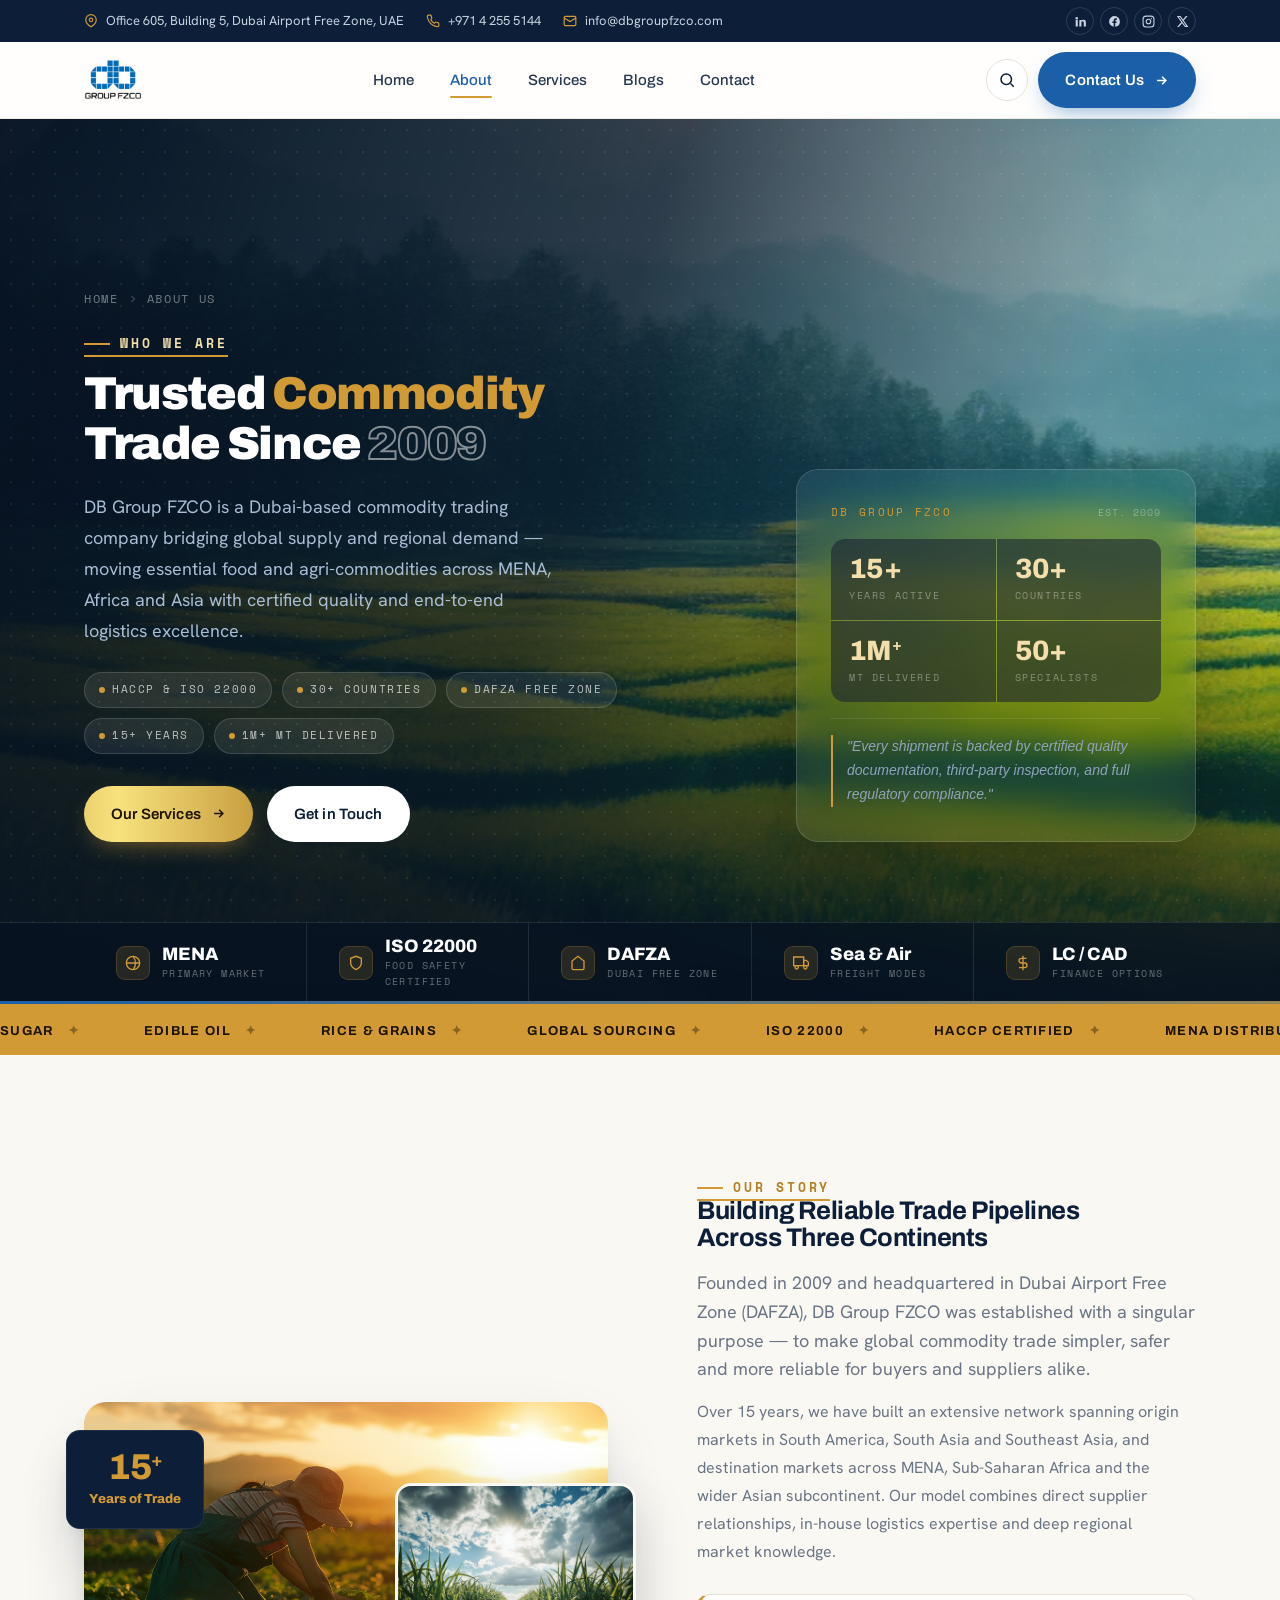
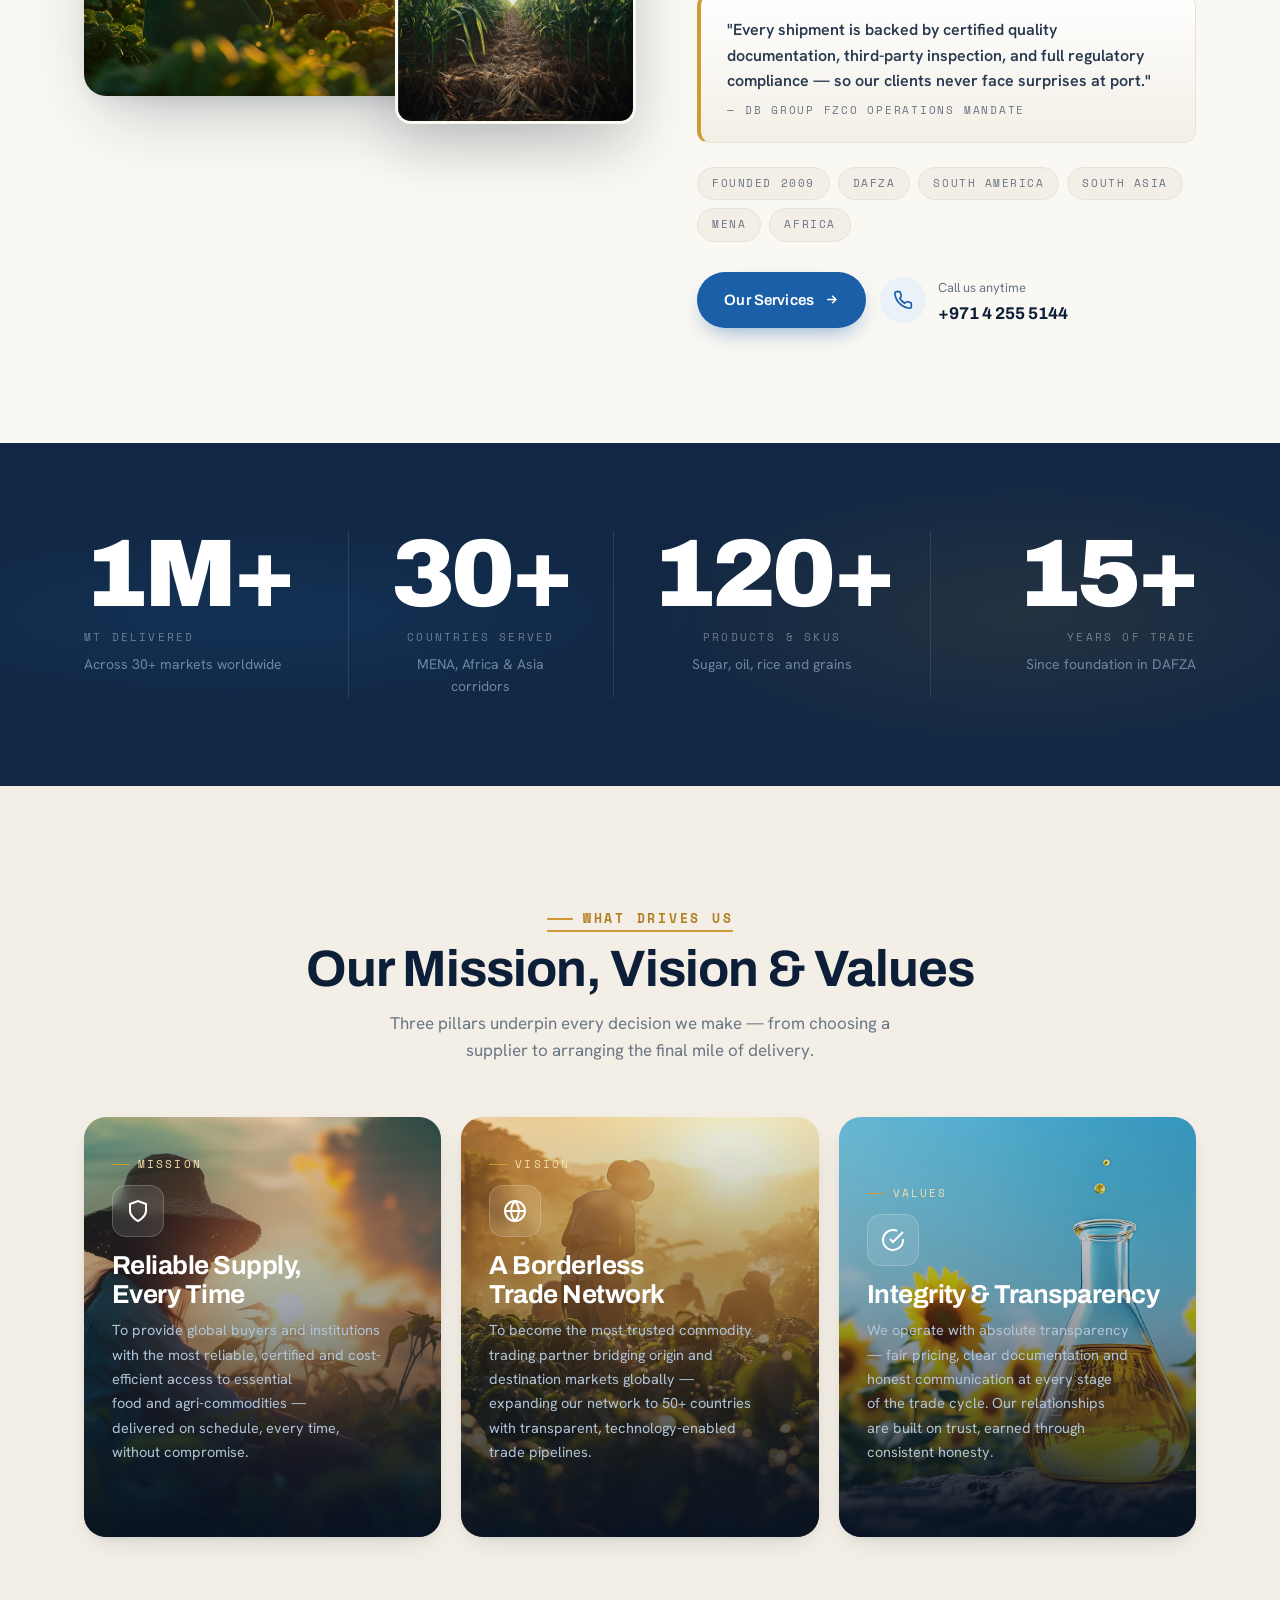
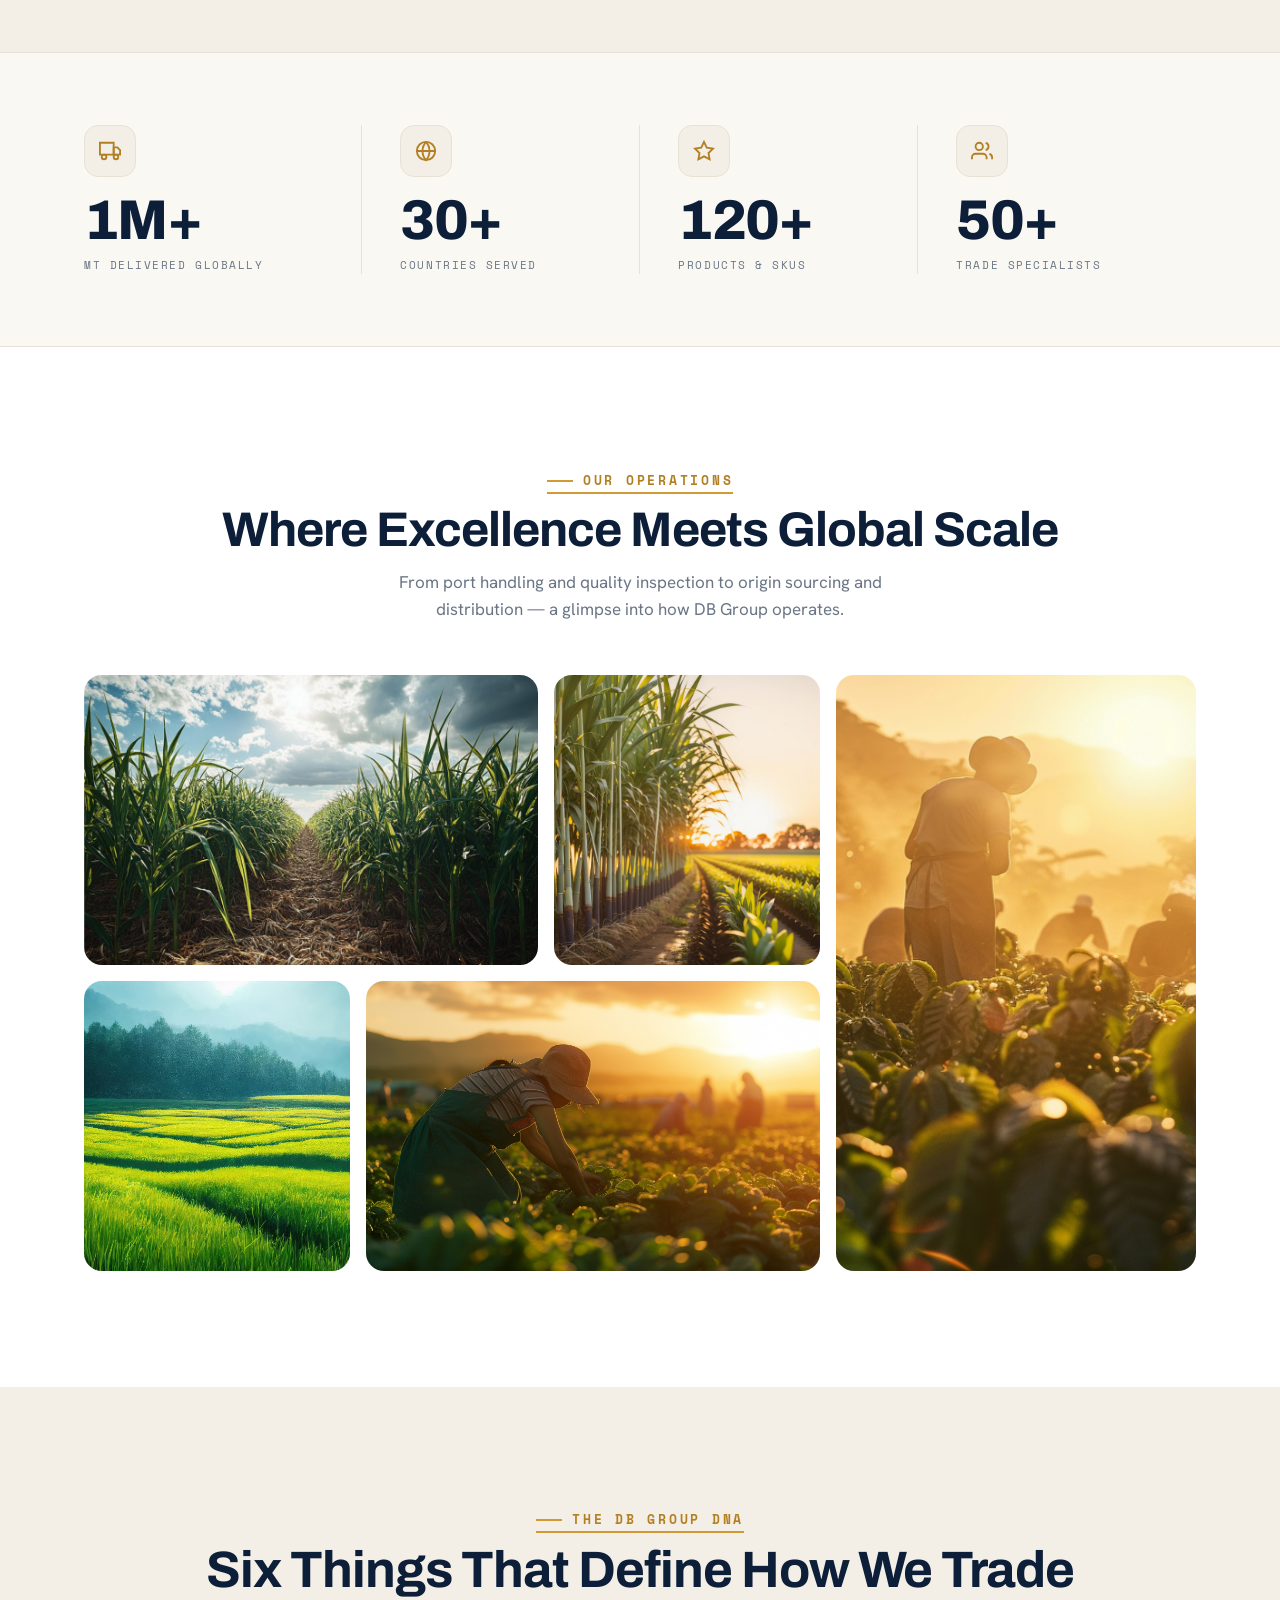
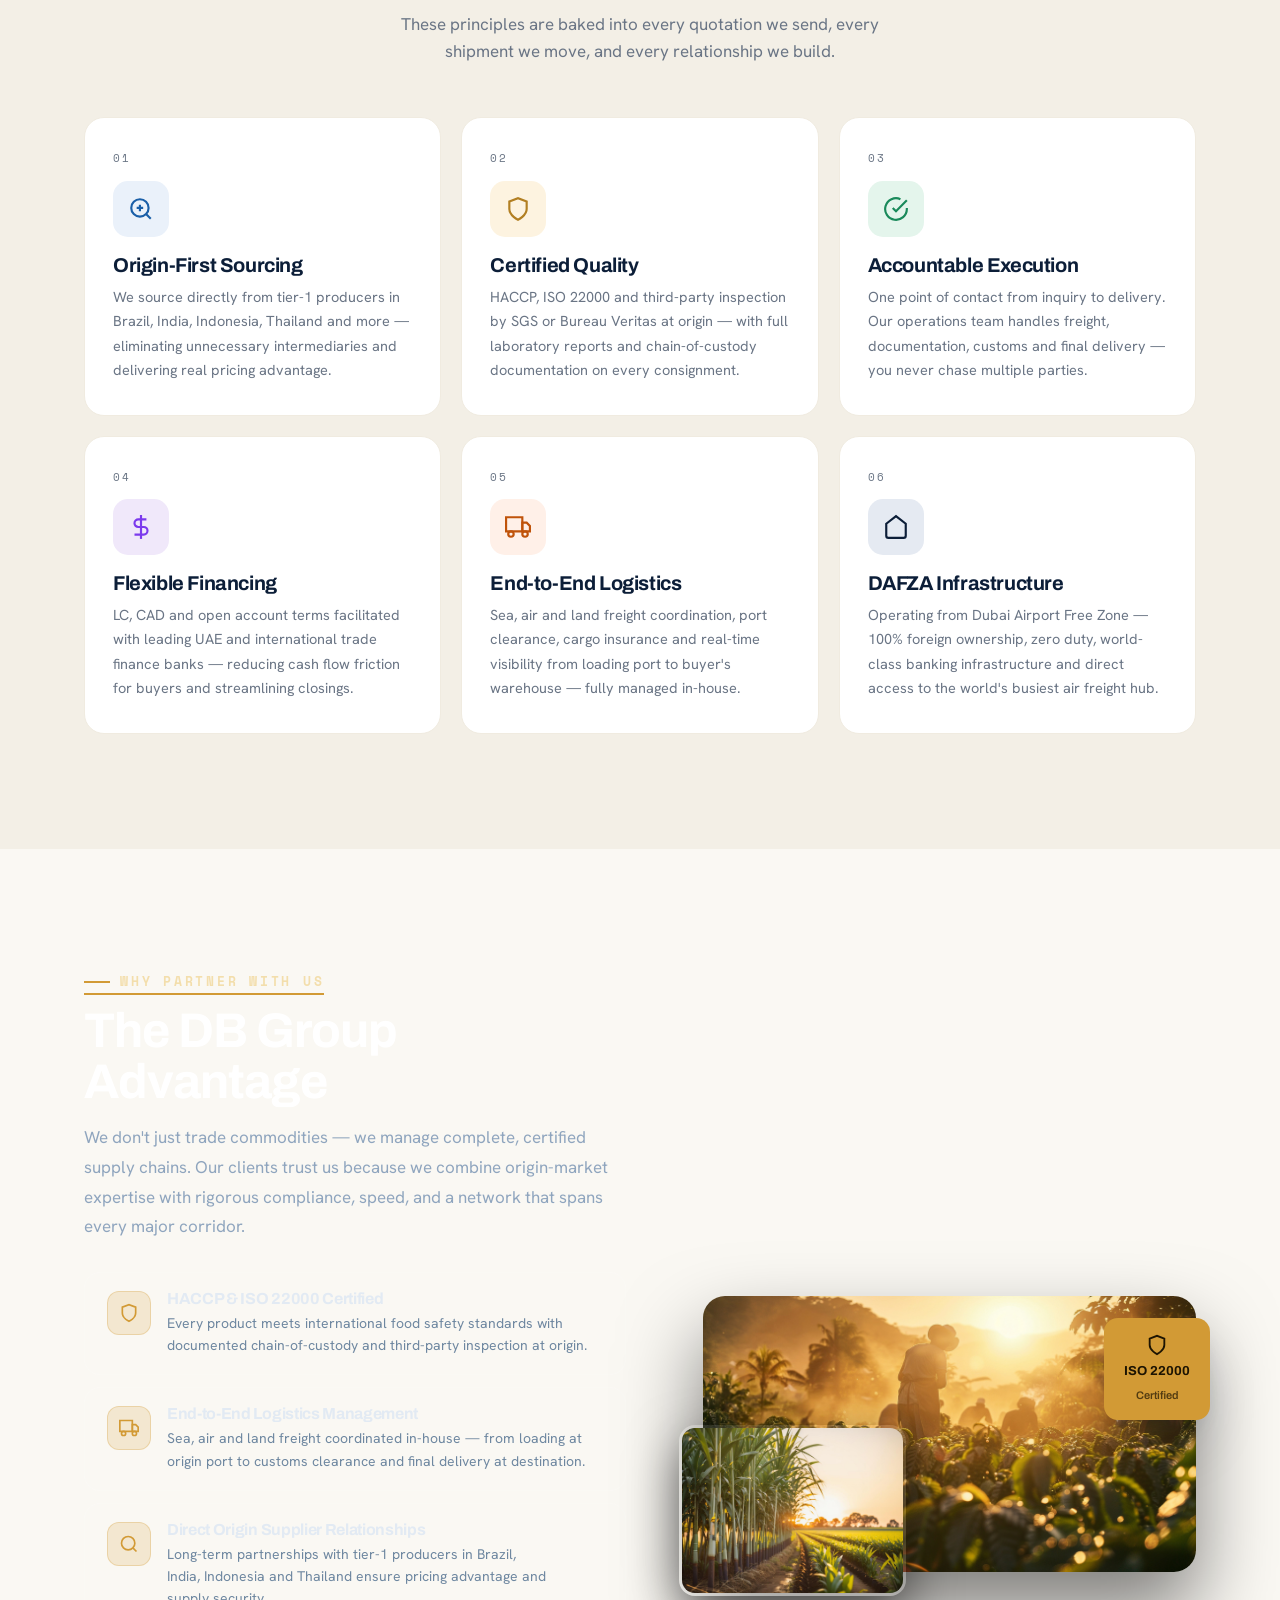
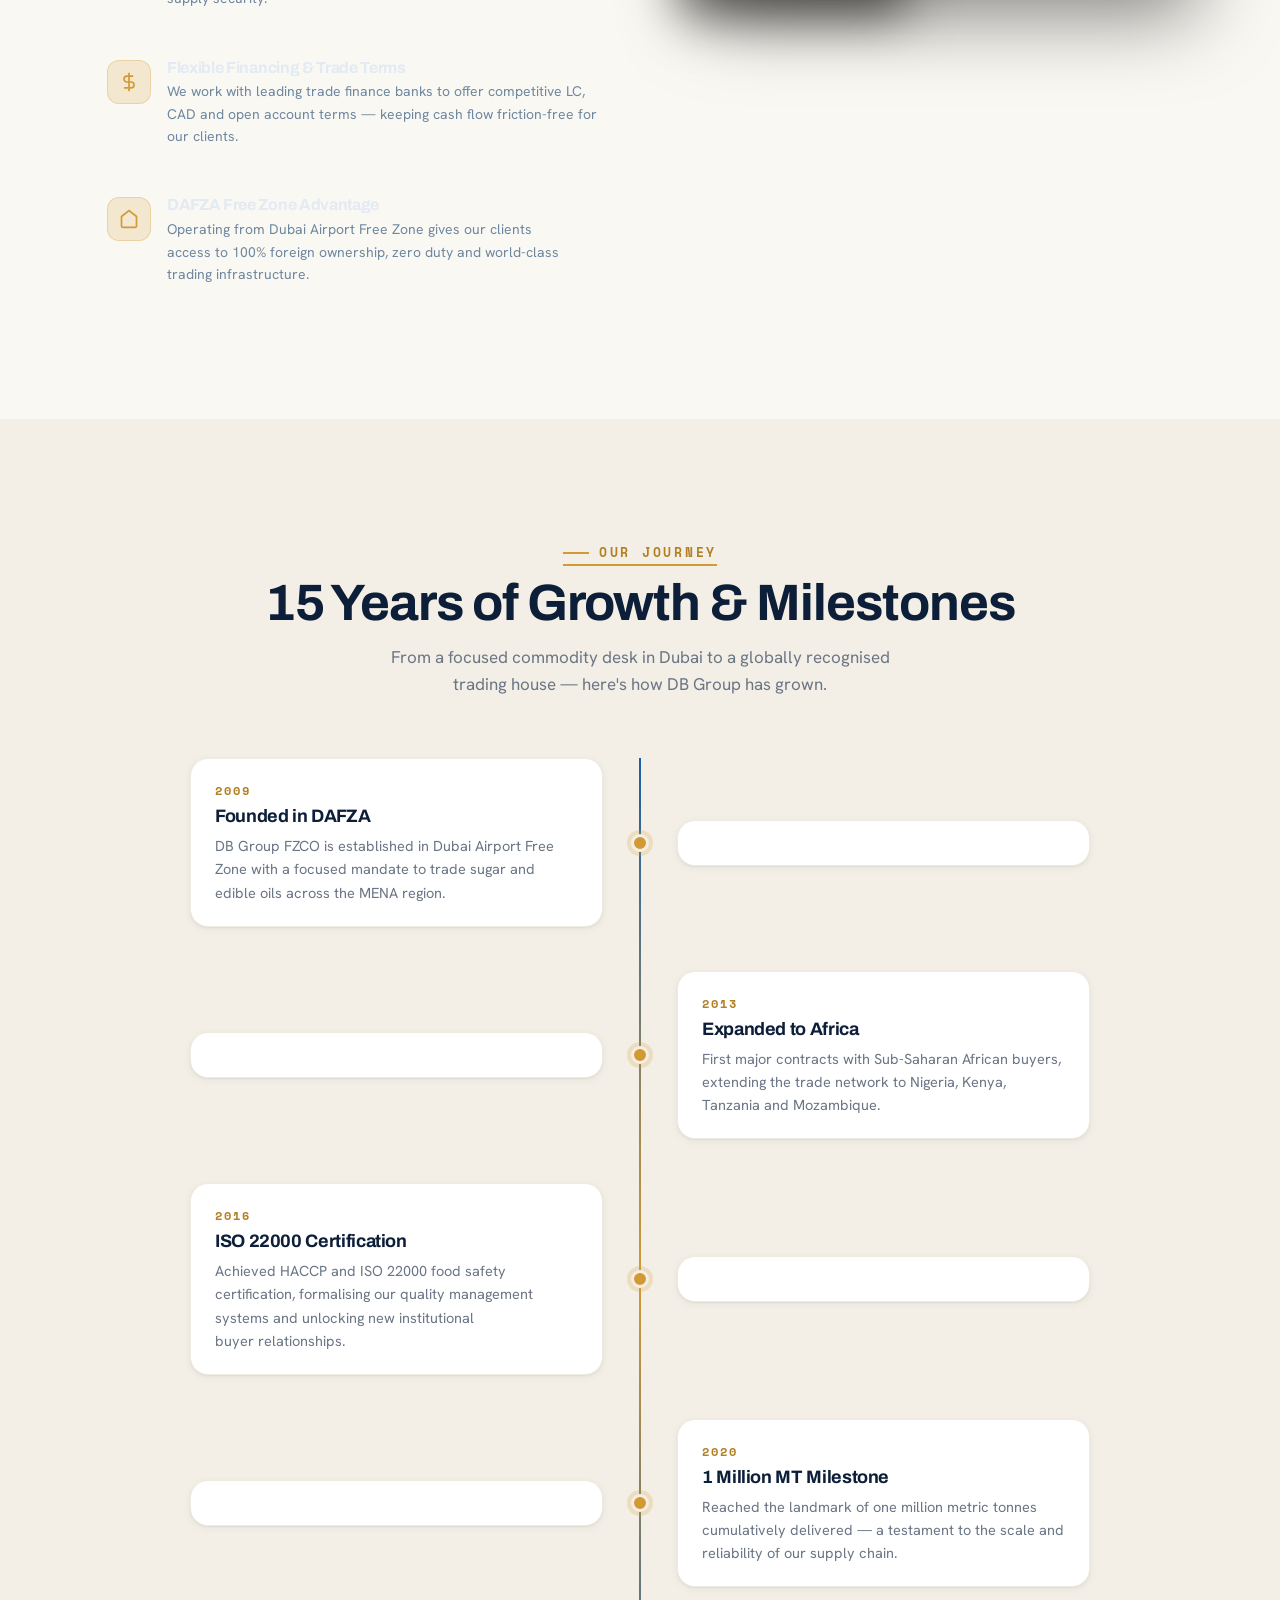
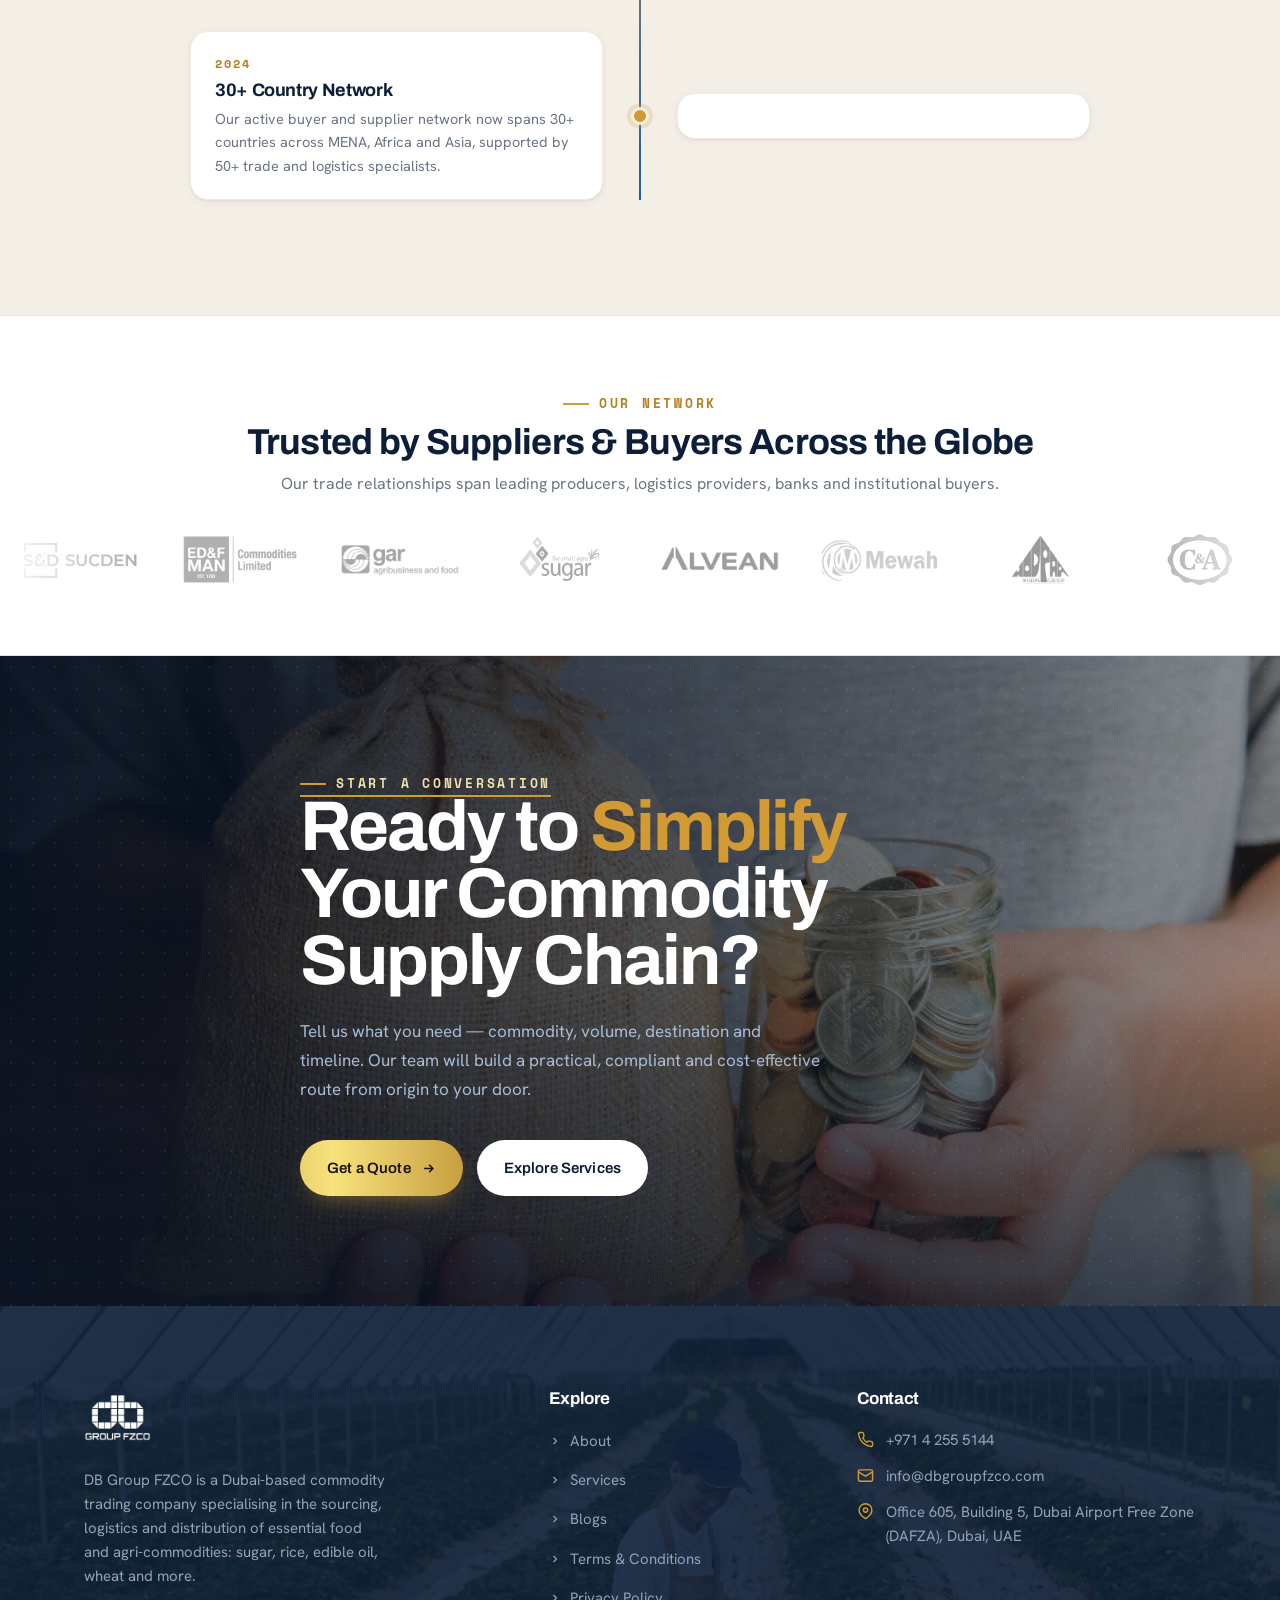
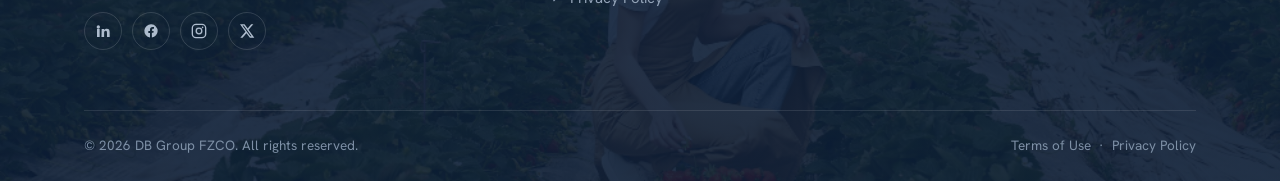
==== commit f695a54e: "New updates made" ====
--- a/about.html
+++ b/about.html
@@ -6,461 +6,721 @@
 <title>About Us | DB Group FZCO</title>
 <link rel="preconnect" href="https://fonts.googleapis.com" />
 <link rel="preconnect" href="https://fonts.gstatic.com" crossorigin />
-<link href="https://fonts.googleapis.com/css2?family=Archivo:wght@400;500;600;700;800;900&family=Hanken+Grotesk:wght@400;500;600;700&family=Space+Mono:wght@400;700&family=Space+Grotesk:wght@500;600;700&family=Libre+Franklin:wght@500;600;700;800&display=swap" rel="stylesheet" />
+<link href="https://fonts.googleapis.com/css2?family=Archivo:wght@400;500;600;700;800;900&family=Hanken+Grotesk:wght@400;500;600;700&family=Space+Mono:wght@400;700&display=swap" rel="stylesheet" />
 <link rel="stylesheet" href="styles.css" />
 <style>
 
 /* ============================================================
-   ABOUT PAGE — extra styles
+   ABOUT PAGE — pro-level redesign
    ============================================================ */
 
-/* ---- Hero ---- */
+/* ---- Breadcrumb ---- */
+.breadcrumb {
+  display: flex; align-items: center; gap: 8px;
+  font-family: var(--font-mono); font-size: 12px;
+  letter-spacing: .14em; text-transform: uppercase;
+  color: rgba(255,255,255,.44); margin-bottom: 18px;
+}
+.breadcrumb a { color: rgba(255,255,255,.44); transition: color .2s; }
+.breadcrumb a:hover { color: var(--gold-soft); }
+.breadcrumb svg { width: 12px; height: 12px; opacity: .44; }
+
+/* ============================================================
+   1. HERO
+   ============================================================ */
 .about-hero {
   position: relative;
+  min-height: min(880px, 96vh);
+  display: flex;
+  flex-direction: column;
+  justify-content: flex-end;
   overflow: hidden;
-  background: var(--navy);
-  min-height: 580px;
-  display: flex;
-  align-items: center;
-}
+  background: #081222;
+  isolation: isolate;
+}
+
 .about-hero-bg {
-  position: absolute;
-  inset: 0;
-  background: url('public/aboutimages/158302.jpg') center / cover no-repeat;
-  transform-origin: center;
+  position: absolute; inset: 0; z-index: -3; overflow: hidden;
   animation: kbZoom 22s ease-out forwards;
+  transform-origin: center center;
+}
+.about-hero-bg img {
+  width: 100%; height: 115%; object-fit: cover;
+  object-position: center 25%;
+  will-change: transform;
 }
 .about-hero-shade {
-  position: absolute;
-  inset: 0;
+  position: absolute; inset: 0; z-index: -2;
   background:
-    linear-gradient(110deg, rgba(8,18,34,.92) 0%, rgba(8,18,34,.65) 55%, rgba(8,18,34,.30) 100%),
-    linear-gradient(0deg, rgba(8,18,34,.80) 0%, rgba(8,18,34,0) 44%);
-}
-.about-hero .wrap {
-  margin-inline: 0;
-  max-width: none;
-  padding-left: clamp(60px, 12vw, 2000px);
-  padding-right: var(--gut);
-}
-.about-hero-inner {
-  position: relative;
-  z-index: 2;
-  padding-top: clamp(70px, 11vw, 130px);
-  padding-bottom: clamp(150px, 17vw, 230px);
-  max-width: 700px;
-  width: 100%;
-  text-align: left;
-}
-.about-hero h1 {
-  color: #fff;
-  font-size: clamp(32px, 5vw, 62px);
-  font-weight: 800;
-  margin-top: 18px;
-  line-height: 1.02;
-  text-align: left;
-}
-.about-hero h1 span { color: var(--gold); }
-.about-hero .lede {
-  color: #c5d3e3;
-  font-size: clamp(15px, 1.6vw, 18px);
-  margin-top: 24px;
-  max-width: 52ch;
-  text-align: left;
-}
-
-/* breadcrumb */
-.breadcrumb {
-  display: flex;
-  align-items: center;
-  gap: 8px;
-  font-family: var(--font-mono);
-  font-size: 12px;
-  letter-spacing: .14em;
-  text-transform: uppercase;
-  color: rgba(255,255,255,.55);
-  margin-bottom: 20px;
-}
-.breadcrumb a { color: rgba(255,255,255,.55); transition: color .2s; }
-.breadcrumb a:hover { color: var(--gold-soft); }
-.breadcrumb svg { width: 12px; height: 12px; opacity: .5; }
-
-/* hero bottom accent bar */
+    linear-gradient(108deg, rgba(8,18,34,.97) 0%, rgba(8,18,34,.80) 44%, rgba(8,18,34,.26) 76%, rgba(8,18,34,.10) 100%),
+    linear-gradient(0deg, rgba(8,18,34,.92) 0%, rgba(8,18,34,0) 46%);
+}
+.about-hero-dots {
+  position: absolute; inset: 0; z-index: -1; opacity: .14;
+  background-image: radial-gradient(rgba(255,255,255,.55) 1px, transparent 1.4px);
+  background-size: 22px 22px;
+}
 .about-hero::after {
-  content: "";
-  position: absolute;
-  bottom: 0; left: 0; right: 0;
-  height: 4px;
+  content: ""; position: absolute; bottom: 0; left: 0; right: 0;
+  height: 3px; z-index: 5;
   background: linear-gradient(90deg, var(--primary), var(--gold), var(--primary));
   background-size: 300%;
   animation: ctaGrad 7s ease infinite;
 }
 
-/* ---- Our Story / Who We Are ---- */
-.story-grid {
+.about-hero__inner {
+  position: relative; z-index: 2;
+  padding-block: clamp(110px,14vw,170px) clamp(50px,7vw,80px);
   display: grid;
-  grid-template-columns: 1fr 1.05fr;
-  gap: clamp(40px, 6vw, 88px);
+  grid-template-columns: 1fr 400px;
+  gap: clamp(40px,6vw,96px);
+  align-items: end;
+}
+
+.about-hero h1 {
+  color: #fff;
+  font-size: clamp(26px, 3.6vw, 48px);
+  line-height: 1.08;
+  font-weight: 900;
+  letter-spacing: -.03em;
+  max-width: 16ch;
+  margin-top: 16px;
+}
+.about-hero h1 em { font-style: normal; color: var(--gold); }
+.about-hero h1 .outline {
+  -webkit-text-stroke: 2px rgba(255,255,255,.5);
+  color: transparent;
+}
+.about-hero .lede {
+  color: #a8bdd5;
+  margin-top: 22px;
+  font-size: clamp(15px,1.5vw,18px);
+  max-width: 50ch;
+  line-height: 1.72;
+}
+.hero-chips { display: flex; gap: 10px; flex-wrap: wrap; margin-top: 26px; }
+.hero-chip {
+  display: flex; align-items: center; gap: 7px;
+  font-family: var(--font-mono); font-size: 11px; letter-spacing: .14em; text-transform: uppercase;
+  padding: 8px 14px; border-radius: 999px;
+  background: rgba(255,255,255,.08); border: 1px solid rgba(255,255,255,.14);
+  color: rgba(255,255,255,.7);
+  transition: background .2s, border-color .2s, color .2s;
+}
+.hero-chip:hover { background: rgba(210,154,53,.2); border-color: rgba(210,154,53,.4); color: var(--gold-soft); }
+.hero-chip-dot { width: 6px; height: 6px; border-radius: 50%; background: var(--gold); flex: none; }
+.about-hero__actions { display: flex; gap: 14px; flex-wrap: wrap; margin-top: 32px; }
+
+/* Right panel */
+.about-hero-panel {
+  background: rgba(255,255,255,.07);
+  border: 1px solid rgba(255,255,255,.14);
+  backdrop-filter: blur(20px) saturate(1.4);
+  border-radius: 22px;
+  padding: clamp(22px,3vw,34px);
+  box-shadow: 0 32px 80px rgba(0,0,0,.3);
+  position: relative; overflow: hidden;
+  animation: floatY 5.5s ease-in-out infinite 0.8s;
+  color: #fff;
+  transition: transform .45s cubic-bezier(.16,1,.3,1), border-color .4s;
+}
+.about-hero-panel::before {
+  content: ""; position: absolute; inset: -1px;
+  background: linear-gradient(120deg, transparent 0%, rgba(255,255,255,.16) 38%, transparent 60%);
+  transform: translateX(-130%);
+  transition: transform 1s cubic-bezier(.16,1,.3,1);
+  pointer-events: none;
+}
+.about-hero-panel:hover { transform: translateY(-8px); border-color: rgba(210,154,53,.4); }
+.about-hero-panel:hover::before { transform: translateX(130%); }
+
+.panel-label {
+  font-family: var(--font-mono); font-size: 10.5px; letter-spacing: .22em;
+  text-transform: uppercase; color: var(--gold); margin-bottom: 18px;
+  display: flex; align-items: center; justify-content: space-between;
+}
+.panel-est { font-family: var(--font-mono); font-size: 10px; letter-spacing: .1em; color: rgba(255,255,255,.35); }
+.panel-stat-grid {
+  display: grid; grid-template-columns: 1fr 1fr;
+  gap: 1px; background: rgba(255,255,255,.1);
+  border-radius: 14px; overflow: hidden;
+}
+.psg { background: rgba(8,18,34,.55); padding: 16px 18px; }
+.psg-val { font-family: var(--font-display); font-weight: 800; font-size: 28px; color: var(--gold-soft); line-height: 1; letter-spacing: -.02em; }
+.psg-lab { font-family: var(--font-mono); font-size: 10px; letter-spacing: .16em; text-transform: uppercase; color: rgba(255,255,255,.38); margin-top: 5px; }
+.panel-sep { height: 1px; background: rgba(255,255,255,.1); margin-block: 16px; }
+.panel-quote {
+  font-size: 14px; color: #8fa3bc; line-height: 1.7;
+  font-style: italic;
+  padding-left: 14px; border-left: 2px solid var(--gold);
+}
+
+/* Hero statsbar */
+.about-statsbar {
+  position: relative; z-index: 3;
+  background: rgba(8,18,34,.72);
+  backdrop-filter: blur(14px);
+  border-top: 1px solid rgba(255,255,255,.1);
+}
+.asb-inner {
+  display: flex; align-items: stretch; min-height: 70px;
+}
+.asb-item {
+  flex: 1; display: flex; align-items: center; gap: 12px;
+  padding: 14px clamp(12px,2.5vw,32px);
+  border-right: 1px solid rgba(255,255,255,.1);
+  transition: background .25s;
+}
+.asb-item:last-child { border-right: none; }
+.asb-item:hover { background: rgba(255,255,255,.06); }
+.asb-ico {
+  width: 34px; height: 34px; flex: none;
+  border-radius: 9px; background: rgba(210,154,53,.15);
+  border: 1px solid rgba(210,154,53,.22);
+  display: grid; place-items: center; color: var(--gold);
+}
+.asb-ico svg { width: 16px; height: 16px; }
+.asb-val { font-family: var(--font-display); font-weight: 800; font-size: 18px; color: #fff; line-height: 1; }
+.asb-lab { font-family: var(--font-mono); font-size: 10px; letter-spacing: .14em; text-transform: uppercase; color: rgba(255,255,255,.38); margin-top: 3px; }
+
+@media (max-width: 1020px) { .about-hero__inner { grid-template-columns: 1fr; } .about-hero-panel { display: none; } }
+@media (max-width: 600px) {
+  .asb-inner { flex-wrap: wrap; }
+  .asb-item { min-width: 50%; border-top: 1px solid rgba(255,255,255,.08); }
+  .asb-item:nth-child(odd) { border-right: 1px solid rgba(255,255,255,.1); }
+  .asb-item:nth-child(1), .asb-item:nth-child(2) { border-top: none; }
+}
+
+/* ============================================================
+   2. MARQUEE STRIP
+   ============================================================ */
+.marquee-strip {
+  background: var(--gold);
+  overflow: hidden;
+  padding-block: 12px;
+  white-space: nowrap;
+}
+.marquee-inner {
+  display: inline-flex;
+  animation: marqueeScroll 28s linear infinite;
+  gap: 0;
+}
+.marquee-item {
+  display: inline-flex; align-items: center; gap: 14px;
+  font-family: var(--font-display); font-weight: 700; font-size: 13px;
+  letter-spacing: .1em; text-transform: uppercase;
+  color: #1d1402;
+  padding-right: 32px;
+}
+.marquee-sep { opacity: .4; margin-right: 32px; }
+@keyframes marqueeScroll { from { transform: translateX(0); } to { transform: translateX(-50%); } }
+
+/* ============================================================
+   3. OUR STORY
+   ============================================================ */
+.story-section { background: var(--paper); }
+.story-layout {
+  display: grid;
+  grid-template-columns: 1.05fr 1fr;
+  gap: clamp(48px,7vw,100px);
   align-items: center;
 }
 .story-visual { position: relative; }
-.story-img-wrap {
-  border-radius: var(--radius-lg);
-  overflow: hidden;
+.story-img-main { border-radius: 22px; overflow: hidden; box-shadow: var(--shadow-lg); }
+.story-img-main img { width: 100%; display: block; transition: transform .7s cubic-bezier(.2,.7,.2,1); }
+.story-visual:hover .story-img-main img { transform: scale(1.04); }
+.story-img-float {
+  position: absolute; bottom: -28px; right: -28px;
+  width: 46%; border-radius: 16px; overflow: hidden;
+  box-shadow: 0 24px 56px rgba(8,18,34,.18);
+  border: 3px solid var(--paper);
+}
+.story-img-float img { width: 100%; display: block; }
+.story-dots {
+  position: absolute; top: -16px; left: -16px;
+  width: 100px; height: 100px;
+  background-image: radial-gradient(var(--gold) 1.5px, transparent 1.7px);
+  background-size: 15px 15px;
+  opacity: .4; z-index: -1; border-radius: 8px;
+}
+.story-badge-float {
+  position: absolute; top: 28px; left: -18px;
+  background: var(--navy); color: var(--gold);
+  border-radius: 14px; padding: 18px 22px;
   box-shadow: var(--shadow-lg);
-  aspect-ratio: 4/4.6;
-}
-.story-img-wrap img {
-  width: 100%;
-  height: 100%;
-  object-fit: cover;
-  display: block;
-  transition: transform .7s cubic-bezier(.2,.7,.2,1);
-}
-.story-visual:hover .story-img-wrap img { transform: scale(1.05); }
-.story-badge {
-  position: absolute;
-  bottom: -18px;
-  right: -18px;
-  background: var(--navy);
-  border-radius: var(--radius);
-  padding: 22px 26px;
-  box-shadow: var(--shadow-lg);
-  border: 1px solid rgba(255,255,255,.1);
-  color: #fff;
-  text-align: center;
-  min-width: 150px;
-}
-.story-badge .b-num {
   font-family: var(--font-display);
-  font-weight: 800;
-  font-size: 44px;
-  color: var(--gold);
-  line-height: 1;
-  letter-spacing: -.03em;
-}
-.story-badge .b-lab {
-  font-family: var(--font-display);
-  font-weight: 600;
-  font-size: 13px;
-  color: #9fb0c4;
-  margin-top: 4px;
-  line-height: 1.3;
-}
-.story-dots {
-  position: absolute;
-  top: -16px; left: -16px;
-  width: 110px; height: 110px;
-  background-image: radial-gradient(var(--gold) 1.6px, transparent 1.7px);
-  background-size: 16px 16px;
-  opacity: .45;
-  z-index: -1;
-  border-radius: 8px;
-}
-
-.story-text h2 { font-size: clamp(28px, 3.6vw, 46px); margin-top: 16px; }
-.story-text p { color: var(--muted); margin-top: 18px; line-height: 1.75; }
-.story-text .highlight-block {
-  margin-top: 28px;
-  padding: 20px 24px;
-  background: linear-gradient(180deg, #fff, var(--paper-2));
+  font-weight: 800; font-size: 13px;
+  display: flex; flex-direction: column; align-items: center; gap: 4px; text-align: center;
+  animation: floatY 4.5s ease-in-out infinite 0.5s;
+  border: 1px solid rgba(255,255,255,.08);
+}
+.story-badge-float .sbf-num { font-size: 36px; letter-spacing: -.03em; line-height: 1; }
+
+.story-text { position: relative; }
+.story-text h2 { font-size: clamp(28px,3.8vw,50px); margin-top: 14px; }
+.story-text .lede { color: var(--muted); margin-top: 18px; font-size: 17px; line-height: 1.75; }
+
+.story-pull {
+  margin-top: 28px; padding: 22px 26px;
+  background: linear-gradient(180deg, #fff 0%, var(--paper-2) 100%);
   border: 1px solid var(--line);
   border-left: 4px solid var(--gold);
   border-radius: var(--radius-sm);
-  display: flex;
-  gap: 14px;
-  align-items: flex-start;
-}
-.story-text .highlight-block svg {
-  width: 22px; height: 22px;
-  color: var(--gold-d);
-  flex: none;
-  margin-top: 2px;
-}
-.story-text .highlight-block p {
-  font-weight: 600;
-  color: var(--ink-soft);
-  font-size: 15.5px;
-  margin-top: 0;
-}
-.story-actions {
-  display: flex;
-  align-items: center;
-  gap: 20px;
-  margin-top: 30px;
-  flex-wrap: wrap;
-}
+}
+.story-pull p { color: var(--ink-soft); font-weight: 600; font-size: 16px; line-height: 1.6; }
+.story-pull cite { display: block; margin-top: 8px; font-family: var(--font-mono); font-size: 11px; letter-spacing: .16em; text-transform: uppercase; color: var(--muted); font-style: normal; }
+
+.story-tags { display: flex; gap: 8px; flex-wrap: wrap; margin-top: 24px; }
+.story-tag {
+  font-family: var(--font-mono); font-size: 11px; letter-spacing: .14em; text-transform: uppercase;
+  padding: 7px 14px; border-radius: 999px;
+  background: var(--paper-2); border: 1px solid var(--line);
+  color: var(--muted);
+  transition: background .2s, color .2s, border-color .2s;
+}
+.story-tag:hover { background: var(--navy); color: var(--gold-soft); border-color: var(--navy); }
+
+.story-actions { display: flex; gap: 14px; flex-wrap: wrap; margin-top: 30px; }
 .callbox { display: flex; align-items: center; gap: 12px; }
 .callbox .ring { width: 46px; height: 46px; border-radius: 50%; background: #eaf1f9; color: var(--primary); display: grid; place-items: center; }
 .callbox .ring svg { width: 20px; height: 20px; }
 .callbox b { display: block; font-family: var(--font-display); font-size: 17px; color: var(--ink); }
 .callbox span { font-size: 13px; color: var(--muted); }
-@media (max-width: 880px) {
-  .story-grid { grid-template-columns: 1fr; }
-  .story-visual { max-width: 500px; }
-  .story-badge { bottom: -14px; right: -8px; }
-}
-
-/* ---- Stats bar ---- */
-.about-stats { background: var(--navy); position: relative; overflow: hidden; }
-.about-stats::before {
-  content: "";
-  position: absolute; inset: 0;
-  background-image: radial-gradient(rgba(210,154,53,.14) 1px, transparent 1.5px);
-  background-size: 22px 22px;
-  opacity: .6;
-}
-.about-stats .wrap { position: relative; }
-.about-stats .stats-grid {
-  display: grid;
-  grid-template-columns: repeat(4, 1fr);
-  padding-block: clamp(44px, 6vw, 70px);
-}
-@media (max-width: 760px) { .about-stats .stats-grid { grid-template-columns: 1fr 1fr; gap: 36px 0; } .about-stats .stat:nth-child(odd)::before { display: none; } }
-
-/* ---- Values / Mission ---- */
-.values { background: var(--paper-2); }
-.values-head { text-align: center; margin-bottom: 54px; }
-.values-head h2 { font-size: clamp(28px, 3.8vw, 48px); margin-top: 14px; }
+
+@media (max-width: 900px) {
+  .story-layout { grid-template-columns: 1fr; }
+  .story-visual { max-width: 520px; }
+  .story-img-float { width: 40%; bottom: -18px; right: -12px; }
+  .story-badge-float { left: -8px; }
+}
+
+/* ============================================================
+   4. LARGE STATS (full-width dark)
+   ============================================================ */
+.big-stats {
+  background: var(--navy-2, #0A1830);
+  position: relative; overflow: hidden;
+}
+.big-stats::before {
+  content: ""; position: absolute; inset: 0;
+  background: radial-gradient(ellipse 60% 50% at 20% 50%, rgba(26,95,168,.18), transparent 60%),
+              radial-gradient(ellipse 50% 70% at 80% 50%, rgba(210,154,53,.1), transparent 60%);
+}
+.big-stats .wrap { position: relative; }
+.bstat-grid {
+  display: grid; grid-template-columns: repeat(4,1fr);
+  padding-block: clamp(52px,7vw,88px);
+  gap: 0;
+}
+.bstat {
+  padding-inline: clamp(16px,3vw,44px);
+  border-right: 1px solid rgba(255,255,255,.1);
+  text-align: center;
+  transition: background .3s;
+}
+.bstat:first-child { border-left: none; padding-left: 0; text-align: left; }
+.bstat:last-child { border-right: none; padding-right: 0; text-align: right; }
+.bstat:hover { background: rgba(255,255,255,.03); }
+.bstat-val { font-family: var(--font-display); font-weight: 900; font-size: clamp(52px,8vw,96px); color: #fff; line-height: .9; letter-spacing: -.04em; }
+.bstat-val .accent { color: var(--gold); }
+.bstat-label { font-family: var(--font-mono); font-size: 11px; letter-spacing: .2em; text-transform: uppercase; color: rgba(255,255,255,.38); margin-top: 12px; }
+.bstat-sub { color: #6e87a0; font-size: 14px; margin-top: 6px; }
+
+@media (max-width: 760px) {
+  .bstat-grid { grid-template-columns: 1fr 1fr; row-gap: 40px; }
+  .bstat { border-right: none; border-bottom: 1px solid rgba(255,255,255,.08); padding-block: 0 40px; text-align: left; }
+  .bstat:nth-child(even) { border-left: 1px solid rgba(255,255,255,.08); padding-left: 24px; }
+  .bstat:last-child, .bstat:nth-last-child(2) { border-bottom: none; }
+  .bstat:first-child, .bstat:last-child { text-align: left; }
+}
+
+/* ============================================================
+   5. CORE VALUES (full-bleed image cards)
+   ============================================================ */
+.values-section { background: var(--paper-2); }
+.values-head { text-align: center; margin-bottom: 52px; }
+.values-head h2 { font-size: clamp(28px,4vw,52px); margin-top: 14px; }
+.values-head p { color: var(--muted); margin-top: 14px; font-size: 17px; max-width: 52ch; margin-inline: auto; }
+
 .values-grid {
-  display: grid;
-  grid-template-columns: repeat(3, 1fr);
-  gap: 24px;
+  display: grid; grid-template-columns: repeat(3,1fr);
+  gap: 20px;
 }
 .val-card {
-  background: #fff;
-  border-radius: var(--radius-lg);
-  padding: 36px 30px 38px;
-  border: 1px solid var(--line-soft);
-  box-shadow: var(--shadow-sm);
-  display: flex;
-  flex-direction: column;
-  gap: 16px;
-  transition: transform .35s cubic-bezier(.2,.7,.2,1), box-shadow .35s cubic-bezier(.2,.7,.2,1);
-}
-.val-card:hover {
-  transform: translateY(-8px);
-  box-shadow: var(--shadow-lg);
-}
-.val-icon {
-  width: 60px; height: 60px;
-  border-radius: 16px;
-  display: grid; place-items: center;
-  flex: none;
-}
-.val-icon.blue { background: #e8f1fa; color: var(--primary); }
-.val-icon.gold { background: #fdf4e3; color: var(--gold-d); }
-.val-icon.navy { background: #e3e8ef; color: var(--navy); }
-.val-icon svg { width: 28px; height: 28px; }
-.val-card h3 { font-size: 21px; color: var(--ink); line-height: 1.2; }
-.val-card p { color: var(--muted); font-size: 15.5px; line-height: 1.7; flex: 1; }
-.val-card .val-tag {
-  font-family: var(--font-mono);
-  font-size: 11px;
-  letter-spacing: .16em;
-  text-transform: uppercase;
-  color: var(--gold-d);
-  font-weight: 700;
-}
-@media (max-width: 820px) { .values-grid { grid-template-columns: 1fr; } }
-
-/* ---- Gallery mosaic ---- */
-.gallery-section {
-  background: var(--paper);
-}
-.gallery-head { text-align: center; margin-bottom: 50px; }
-.gallery-head h2 { font-size: clamp(28px, 3.8vw, 48px); margin-top: 14px; }
+  border-radius: 22px; overflow: hidden;
+  position: relative; color: #fff;
+  min-height: 420px; display: flex; align-items: flex-end;
+  cursor: default; isolation: isolate;
+  box-shadow: var(--shadow);
+  transition: transform .42s cubic-bezier(.16,1,.3,1), box-shadow .42s;
+}
+.val-card:hover { transform: translateY(-10px) scale(1.015); box-shadow: 0 40px 72px rgba(8,18,34,.22); }
+.val-card img {
+  position: absolute; inset: 0; width: 100%; height: 100%; object-fit: cover; z-index: -2;
+  transition: transform .7s cubic-bezier(.16,1,.3,1);
+}
+.val-card:hover img { transform: scale(1.07); }
+.val-card::before {
+  content: ""; position: absolute; inset: 0; z-index: -1;
+  background: linear-gradient(0deg, rgba(8,18,34,.94) 0%, rgba(8,18,34,.38) 55%, rgba(8,18,34,.06) 100%);
+  transition: opacity .4s;
+}
+.val-card:hover::before { opacity: .9; }
+.val-card::after {
+  content: ""; position: absolute;
+  bottom: 0; left: 24px; right: 24px; height: 2px;
+  background: linear-gradient(90deg, var(--gold), var(--primary));
+  transform: scaleX(0); transform-origin: left;
+  transition: transform .5s cubic-bezier(.16,1,.3,1);
+  z-index: 2;
+}
+.val-card:hover::after { transform: scaleX(1); }
+
+.val-body { padding: 28px 28px 32px; position: relative; z-index: 1; width: 100%; }
+.val-kicker {
+  font-family: var(--font-mono); font-size: 10.5px;
+  letter-spacing: .2em; text-transform: uppercase; color: var(--gold-soft);
+  display: flex; align-items: center; gap: 8px; margin-bottom: 12px;
+}
+.val-kicker::before { content:""; width:18px; height:1px; background:var(--gold); }
+.val-icon-wrap {
+  width: 52px; height: 52px; border-radius: 14px;
+  display: grid; place-items: center; margin-bottom: 14px;
+  border: 1px solid rgba(255,255,255,.2);
+  background: rgba(255,255,255,.1); backdrop-filter: blur(6px);
+  transition: transform .35s cubic-bezier(.16,1,.3,1), background .3s;
+}
+.val-card:hover .val-icon-wrap { transform: rotate(-6deg) scale(1.1); background: rgba(210,154,53,.25); }
+.val-icon-wrap svg { width: 24px; height: 24px; }
+.val-body h3 { font-size: clamp(20px,2.2vw,26px); color: #fff; line-height: 1.1; }
+.val-body p { color: #b0c4d8; font-size: 14.5px; margin-top: 10px; line-height: 1.68; max-width: 34ch; }
+.val-body .val-detail {
+  display: inline-flex; align-items: center; gap: 6px;
+  margin-top: 18px; font-family: var(--font-display); font-weight: 600; font-size: 13px;
+  color: var(--gold-soft); opacity: 0;
+  transform: translateY(8px);
+  transition: opacity .35s .1s, transform .35s .1s;
+}
+.val-card:hover .val-detail { opacity: 1; transform: translateY(0); }
+
+@media (max-width: 860px) { .values-grid { grid-template-columns: 1fr; } .val-card { min-height: 300px; } }
+
+/* ============================================================
+   6. STATS BAND
+   ============================================================ */
+.stat-band { background: var(--paper); border-block: 1px solid var(--line); }
+.stat-band-inner {
+  display: grid; grid-template-columns: repeat(4,1fr);
+  padding-block: clamp(44px,6vw,72px);
+}
+.sb-stat {
+  padding-inline: clamp(14px,3vw,42px);
+  border-right: 1px solid var(--line);
+  display: flex; flex-direction: column;
+}
+.sb-stat:first-child { padding-left: 0; }
+.sb-stat:last-child { border-right: none; }
+.sb-ico2 {
+  width: 52px; height: 52px; border-radius: 14px;
+  background: var(--paper-2); border: 1px solid var(--line);
+  display: grid; place-items: center; color: var(--gold-d);
+  margin-bottom: 16px;
+  transition: transform .35s cubic-bezier(.16,1,.3,1), background .3s;
+}
+.sb-ico2 svg { width: 22px; height: 22px; }
+.sb-stat:hover .sb-ico2 { transform: rotate(-8deg) scale(1.1); background: var(--gold-soft); }
+.sb-num { font-family: var(--font-display); font-weight: 800; font-size: clamp(36px,5vw,56px); color: var(--ink); letter-spacing: -.03em; line-height: 1; }
+.sb-num .gold { color: var(--gold-d); }
+.sb-lab2 { font-family: var(--font-mono); font-size: 11px; letter-spacing: .14em; text-transform: uppercase; color: var(--muted); margin-top: 8px; }
+
+@media (max-width: 760px) { .stat-band-inner { grid-template-columns: 1fr 1fr; row-gap: 40px; } .sb-stat:nth-child(even) { border-right: none; } }
+
+/* ============================================================
+   7. GALLERY MOSAIC
+   ============================================================ */
+.gallery-section { background: var(--surface); }
+.gallery-head { text-align: center; margin-bottom: 52px; }
+.gallery-head h2 { font-size: clamp(28px,3.8vw,50px); margin-top: 14px; }
 
 .gallery-mosaic {
   display: grid;
-  grid-template-columns: repeat(12, 1fr);
-  grid-template-rows: repeat(2, 280px);
+  grid-template-columns: repeat(12,1fr);
+  grid-template-rows: repeat(2, 290px);
   gap: 16px;
-  border-radius: var(--radius-lg);
-  overflow: hidden;
-}
-.gm-cell {
-  overflow: hidden;
-  border-radius: var(--radius);
-}
-.gm-cell img {
-  width: 100%; height: 100%;
-  object-fit: cover;
-  display: block;
-  transition: transform .7s cubic-bezier(.2,.7,.2,1);
-}
+}
+.gm-cell { overflow: hidden; border-radius: var(--radius); position: relative; }
+.gm-cell img { width: 100%; height: 100%; object-fit: cover; display: block; transition: transform .7s cubic-bezier(.2,.7,.2,1); }
 .gm-cell:hover img { transform: scale(1.08); }
-
-.gm-cell:nth-child(1) { grid-column: 1 / 6; grid-row: 1 / 2; }
-.gm-cell:nth-child(2) { grid-column: 6 / 9; grid-row: 1 / 2; }
-.gm-cell:nth-child(3) { grid-column: 9 / 13; grid-row: 1 / 3; }
-.gm-cell:nth-child(4) { grid-column: 1 / 4; grid-row: 2 / 3; }
-.gm-cell:nth-child(5) { grid-column: 4 / 9; grid-row: 2 / 3; }
+.gm-cell::after {
+  content: ""; position: absolute; inset: 0;
+  background: linear-gradient(0deg, rgba(8,18,34,.62) 0%, rgba(8,18,34,0) 50%);
+  opacity: 0; transition: opacity .35s;
+}
+.gm-cell:hover::after { opacity: 1; }
+.gm-cell-caption {
+  position: absolute; bottom: 16px; left: 18px; z-index: 2;
+  font-family: var(--font-display); font-weight: 600; font-size: 15px; color: #fff;
+  opacity: 0; transform: translateY(8px);
+  transition: opacity .35s, transform .35s;
+  pointer-events: none;
+}
+.gm-cell:hover .gm-cell-caption { opacity: 1; transform: translateY(0); }
+.gm-cell:nth-child(1) { grid-column: 1/6;  grid-row: 1/2; }
+.gm-cell:nth-child(2) { grid-column: 6/9;  grid-row: 1/2; }
+.gm-cell:nth-child(3) { grid-column: 9/13; grid-row: 1/3; }
+.gm-cell:nth-child(4) { grid-column: 1/4;  grid-row: 2/3; }
+.gm-cell:nth-child(5) { grid-column: 4/9;  grid-row: 2/3; }
 
 @media (max-width: 900px) {
-  .gallery-mosaic {
-    grid-template-columns: 1fr 1fr;
-    grid-template-rows: auto;
-  }
+  .gallery-mosaic { grid-template-columns: 1fr 1fr; grid-template-rows: auto; }
   .gm-cell { grid-column: auto !important; grid-row: auto !important; aspect-ratio: 16/10; }
 }
-@media (max-width: 540px) {
-  .gallery-mosaic { grid-template-columns: 1fr; }
-}
-
-/* ---- Why Partner With Us ---- */
+@media (max-width: 540px) { .gallery-mosaic { grid-template-columns: 1fr; } }
+
+/* ============================================================
+   8. OUR DNA / APPROACH
+   ============================================================ */
+.dna-section { background: var(--paper-2); }
+.dna-head { text-align: center; margin-bottom: 52px; }
+.dna-head h2 { font-size: clamp(28px,4vw,52px); margin-top: 14px; }
+.dna-head p { color: var(--muted); margin-top: 14px; font-size: 17px; max-width: 52ch; margin-inline: auto; }
+
+.dna-grid {
+  display: grid;
+  grid-template-columns: repeat(3,1fr);
+  gap: 20px;
+}
+.dna-card {
+  background: #fff; border-radius: 20px; padding: 32px 28px;
+  border: 1px solid var(--line-soft);
+  position: relative; overflow: hidden;
+  transition: transform .38s cubic-bezier(.16,1,.3,1), box-shadow .38s, border-color .38s;
+}
+.dna-card::after {
+  content: ""; position: absolute;
+  bottom: 0; left: 0; right: 0; height: 3px;
+  background: linear-gradient(90deg, var(--primary), var(--gold));
+  transform: scaleX(0); transform-origin: left;
+  transition: transform .45s cubic-bezier(.16,1,.3,1);
+}
+.dna-card:hover { transform: translateY(-8px); box-shadow: 0 28px 56px rgba(8,18,34,.12); border-color: transparent; }
+.dna-card:hover::after { transform: scaleX(1); }
+
+.dna-num { font-family: var(--font-mono); font-size: 10.5px; letter-spacing: .2em; text-transform: uppercase; color: var(--muted); margin-bottom: 14px; }
+.dna-icon {
+  width: 56px; height: 56px; border-radius: 15px;
+  display: grid; place-items: center; margin-bottom: 18px;
+  transition: transform .35s cubic-bezier(.16,1,.3,1);
+}
+.dna-card:hover .dna-icon { transform: rotate(-7deg) scale(1.12); }
+.dna-icon.c1 { background: #eaf1fa; color: var(--primary); }
+.dna-icon.c2 { background: #fdf3e0; color: var(--gold-d); }
+.dna-icon.c3 { background: #e4f5ec; color: #1a8a5b; }
+.dna-icon.c4 { background: #f0e8fa; color: #7c3aed; }
+.dna-icon.c5 { background: #fff0e8; color: #c0530a; }
+.dna-icon.c6 { background: #e5eaf2; color: var(--navy); }
+.dna-icon svg { width: 26px; height: 26px; }
+.dna-card h3 { font-size: 20px; }
+.dna-card p { color: var(--muted); font-size: 14.5px; margin-top: 9px; line-height: 1.68; }
+
+@media (max-width: 860px) { .dna-grid { grid-template-columns: 1fr 1fr; } }
+@media (max-width: 520px) { .dna-grid { grid-template-columns: 1fr; } }
+
+/* ============================================================
+   9. WHY PARTNER (dark parallax)
+   ============================================================ */
 .why-section {
   background:
-    linear-gradient(rgba(8,18,34,.82), rgba(8,18,34,.82)),
+    linear-gradient(rgba(8,18,34,.86), rgba(8,18,34,.86)),
     url('public/aboutimages/2151252086.jpg') center / cover no-repeat;
   background-attachment: fixed;
 }
-.why-grid {
-  display: grid;
-  grid-template-columns: 1fr 1.1fr;
-  gap: clamp(40px, 6vw, 84px);
-  align-items: center;
-}
-.why-text h2 { font-size: clamp(28px, 3.6vw, 46px); color: #fff; margin-top: 14px; }
-.why-text .eyebrow { color: var(--gold); }
-.why-text p { color: #b8c9db; margin-top: 18px; line-height: 1.75; }
-.why-list { display: grid; gap: 14px; margin-top: 28px; }
-.why-item {
-  display: flex;
-  gap: 14px;
-  align-items: flex-start;
-}
-.why-item .wi-icon {
-  width: 32px; height: 32px;
-  border-radius: 50%;
-  background: rgba(78,207,150,.2);
-  color: #4ecf96;
-  display: grid; place-items: center;
-  flex: none;
-  border: 1px solid rgba(78,207,150,.3);
-  margin-top: 2px;
-}
-.why-item .wi-icon svg { width: 16px; height: 16px; }
-.why-item .wi-body b {
-  font-family: var(--font-display);
-  font-weight: 600;
-  color: #e2eaf3;
-  font-size: 16px;
-  display: block;
-}
-.why-item .wi-body span {
-  color: #8fa3bc;
-  font-size: 14.5px;
-  line-height: 1.5;
-}
+.why-layout {
+  display: grid; grid-template-columns: 1.1fr 1fr;
+  gap: clamp(40px,6vw,96px); align-items: center;
+}
+.why-text h2 { color: #fff; font-size: clamp(28px,3.8vw,50px); margin-top: 14px; }
+.why-text p { color: #8fa5be; margin-top: 18px; font-size: 17px; line-height: 1.75; }
+
+.why-cards { display: grid; gap: 12px; margin-top: 30px; }
+.why-card {
+  display: flex; gap: 16px; align-items: flex-start;
+  padding: 18px 22px; border-radius: 16px;
+  background: rgba(255,255,255,.06);
+  border: 1px solid rgba(255,255,255,.1);
+  transition: background .3s, border-color .3s, transform .3s;
+}
+.why-card:hover { background: rgba(255,255,255,.1); border-color: rgba(210,154,53,.3); transform: translateX(6px); }
+.wc-icon {
+  width: 44px; height: 44px; border-radius: 12px; flex: none;
+  background: rgba(210,154,53,.18); border: 1px solid rgba(210,154,53,.28);
+  display: grid; place-items: center; color: var(--gold);
+  transition: transform .3s;
+}
+.why-card:hover .wc-icon { transform: rotate(-6deg) scale(1.1); }
+.wc-icon svg { width: 20px; height: 20px; }
+.wc-text h4 { font-family: var(--font-display); font-weight: 700; font-size: 16px; color: #e2eaf3; }
+.wc-text p { color: #6e87a0; font-size: 14px; margin-top: 4px; line-height: 1.6; }
 
 .why-visual { position: relative; }
-.why-img-main {
-  border-radius: var(--radius-lg);
-  overflow: hidden;
-  box-shadow: 0 40px 80px -20px rgba(0,0,0,.55);
-}
+.why-img-main { border-radius: 22px; overflow: hidden; box-shadow: 0 40px 80px rgba(0,0,0,.5); }
 .why-img-main img { width: 100%; display: block; }
 .why-img-float {
-  position: absolute;
-  bottom: -24px;
-  left: -24px;
-  width: 46%;
-  border-radius: var(--radius);
-  overflow: hidden;
-  box-shadow: 0 20px 50px -10px rgba(0,0,0,.6);
-  border: 3px solid rgba(255,255,255,.12);
+  position: absolute; bottom: -24px; left: -24px;
+  width: 46%; border-radius: 16px; overflow: hidden;
+  box-shadow: 0 20px 50px rgba(0,0,0,.55);
+  border: 3px solid rgba(255,255,255,.1);
 }
 .why-img-float img { width: 100%; display: block; }
-.why-cert-badge {
-  position: absolute;
-  top: 22px; right: -14px;
-  background: var(--gold);
-  color: #1d1402;
-  border-radius: var(--radius);
-  padding: 14px 18px;
-  font-family: var(--font-display);
-  font-weight: 700;
-  font-size: 13px;
+.why-cert-float {
+  position: absolute; top: 22px; right: -14px;
+  background: var(--gold); color: #1d1402;
+  border-radius: 14px; padding: 16px 20px;
   box-shadow: var(--shadow-lg);
-  display: flex;
-  flex-direction: column;
-  align-items: center;
-  gap: 4px;
-  text-align: center;
-}
-.why-cert-badge svg { width: 22px; height: 22px; }
-@media (max-width: 880px) {
-  .why-grid { grid-template-columns: 1fr; }
+  font-family: var(--font-display); font-weight: 700; font-size: 13px;
+  display: flex; flex-direction: column; align-items: center; gap: 5px; text-align: center;
+  animation: floatY 4.5s ease-in-out infinite 1s;
+}
+.why-cert-float svg { width: 22px; height: 22px; }
+
+@media (max-width: 900px) {
+  .why-layout { grid-template-columns: 1fr; }
   .why-visual { margin-top: 40px; }
-  .why-img-float { width: 38%; bottom: -16px; left: -12px; }
-  .why-cert-badge { top: 14px; right: -8px; }
-}
-
-/* ---- Timeline / Journey ---- */
+  .why-img-float { width: 38%; bottom: -14px; left: -10px; }
+  .why-cert-float { top: 12px; right: -8px; }
+}
+
+/* ============================================================
+   10. JOURNEY TIMELINE
+   ============================================================ */
 .journey-section { background: var(--paper-2); }
-.journey-head { text-align: center; margin-bottom: 56px; }
-.journey-head h2 { font-size: clamp(28px, 3.8vw, 48px); margin-top: 14px; }
-.timeline {
-  position: relative;
-  max-width: 860px;
-  margin: 0 auto;
-}
+.journey-head { text-align: center; margin-bottom: 60px; }
+.journey-head h2 { font-size: clamp(28px,4vw,52px); margin-top: 14px; }
+.journey-head p { color: var(--muted); margin-top: 14px; font-size: 17px; max-width: 52ch; margin-inline: auto; }
+
+.timeline { position: relative; max-width: 900px; margin: 0 auto; }
 .timeline::before {
-  content: "";
-  position: absolute;
-  left: 50%;
-  top: 0; bottom: 0;
-  width: 2px;
-  background: linear-gradient(180deg, var(--primary), var(--gold));
+  content: ""; position: absolute;
+  left: 50%; top: 0; bottom: 0; width: 2px;
+  background: linear-gradient(180deg, var(--primary), var(--gold), var(--primary));
   transform: translateX(-50%);
 }
 .tl-item {
-  display: grid;
-  grid-template-columns: 1fr auto 1fr;
-  gap: 28px;
-  align-items: center;
-  margin-bottom: 48px;
-  position: relative;
+  display: grid; grid-template-columns: 1fr auto 1fr;
+  gap: 28px; align-items: center;
+  margin-bottom: 44px; position: relative;
 }
 .tl-item:last-child { margin-bottom: 0; }
 .tl-dot {
-  width: 16px; height: 16px;
-  border-radius: 50%;
-  background: var(--gold);
-  border: 3px solid var(--paper-2);
-  box-shadow: 0 0 0 3px var(--gold);
-  z-index: 1;
-  justify-self: center;
-}
-.tl-left, .tl-right {
-  background: #fff;
-  border-radius: var(--radius);
-  padding: 22px 24px;
-  border: 1px solid var(--line-soft);
-  box-shadow: var(--shadow-sm);
-}
-.tl-item:nth-child(odd) .tl-left { order: 0; }
-.tl-item:nth-child(odd) .tl-right { visibility: hidden; }
-.tl-item:nth-child(even) .tl-left { visibility: hidden; }
-.tl-item:nth-child(even) .tl-right { order: 2; }
-.tl-year {
-  font-family: var(--font-mono);
-  font-size: 13px;
-  letter-spacing: .18em;
-  color: var(--gold-d);
-  font-weight: 700;
-  margin-bottom: 6px;
-}
-.tl-left h4, .tl-right h4 { font-size: 18px; }
-.tl-left p, .tl-right p { color: var(--muted); font-size: 14.5px; margin-top: 8px; line-height: 1.6; }
+  width: 18px; height: 18px; border-radius: 50%;
+  background: var(--gold); border: 3px solid var(--paper-2);
+  box-shadow: 0 0 0 4px rgba(210,154,53,.22);
+  z-index: 1; justify-self: center;
+  transition: transform .3s, box-shadow .3s;
+}
+.tl-item:hover .tl-dot { transform: scale(1.4); box-shadow: 0 0 0 8px rgba(210,154,53,.12); }
+
+.tl-card {
+  background: #fff; border-radius: 18px; padding: 22px 24px;
+  border: 1px solid var(--line-soft); box-shadow: var(--shadow-sm);
+  transition: transform .35s cubic-bezier(.16,1,.3,1), box-shadow .35s, border-color .35s;
+}
+.tl-card:hover { transform: translateY(-6px); box-shadow: var(--shadow); border-color: transparent; }
+.tl-card .tl-year {
+  font-family: var(--font-mono); font-size: 12px;
+  letter-spacing: .18em; color: var(--gold-d); font-weight: 700; margin-bottom: 7px;
+}
+.tl-card h4 { font-size: 18px; }
+.tl-card p { color: var(--muted); font-size: 14.5px; margin-top: 8px; line-height: 1.6; }
+
+/* Left / right placement */
+.tl-item:nth-child(odd)  .tl-right { visibility: hidden; pointer-events: none; }
+.tl-item:nth-child(even) .tl-left  { visibility: hidden; pointer-events: none; }
+
 @media (max-width: 700px) {
   .timeline::before { left: 18px; transform: none; }
   .tl-item { grid-template-columns: auto 1fr; gap: 18px; }
-  .tl-item:nth-child(even) .tl-left { display: none; }
-  .tl-item:nth-child(odd) .tl-right { display: none; }
-  .tl-item:nth-child(even) .tl-right { order: unset; visibility: visible; }
+  .tl-item:nth-child(odd)  .tl-right, .tl-item:nth-child(even) .tl-left { display: none; }
+  .tl-item:nth-child(even) .tl-right { visibility: visible; }
   .tl-item:nth-child(even) .tl-dot { order: -1; }
+}
+
+/* ============================================================
+   11. PARTNER LOGOS MARQUEE
+   ============================================================ */
+.partners-strip { background: var(--surface); border-top: 1px solid var(--line); border-bottom: 1px solid var(--line); }
+.partners-head { text-align: center; padding-top: clamp(44px,6vw,70px); margin-bottom: 36px; }
+.partners-head h3 { font-size: clamp(22px,3vw,36px); margin-top: 10px; }
+.partners-head p { color: var(--muted); font-size: 16px; margin-top: 10px; }
+.logo-track-wrap {
+  overflow: hidden;
+  padding-bottom: clamp(44px,6vw,70px);
+  -webkit-mask: linear-gradient(90deg, transparent 0%, #000 12%, #000 88%, transparent 100%);
+  mask: linear-gradient(90deg, transparent 0%, #000 12%, #000 88%, transparent 100%);
+}
+.logo-track {
+  display: flex; gap: 0; width: max-content;
+  animation: logoScroll 26s linear infinite;
+}
+.logo-item {
+  flex: none; width: 160px; padding-inline: 20px;
+  display: grid; place-items: center;
+  filter: grayscale(1); opacity: .48;
+  transition: filter .3s, opacity .3s;
+}
+.logo-item:hover { filter: grayscale(0); opacity: 1; }
+.logo-item img { width: 100%; height: 52px; object-fit: contain; }
+@keyframes logoScroll { from { transform: translateX(0); } to { transform: translateX(-50%); } }
+
+/* ============================================================
+   12. FULL-BLEED IMAGE CTA
+   ============================================================ */
+.about-cta {
+  position: relative; min-height: 580px;
+  display: flex; align-items: center;
+  overflow: hidden; isolation: isolate; color: #fff;
+}
+.about-cta img {
+  position: absolute; inset: 0; width: 100%; height: 100%;
+  object-fit: cover; z-index: -2;
+  transition: transform 1.2s cubic-bezier(.16,1,.3,1);
+}
+.about-cta:hover img { transform: scale(1.04); }
+.about-cta::before {
+  content: ""; position: absolute; inset: 0; z-index: -1;
+  background:
+    linear-gradient(102deg, rgba(8,18,34,.97) 0%, rgba(8,18,34,.72) 50%, rgba(8,18,34,.34) 100%),
+    linear-gradient(0deg, rgba(8,18,34,.65) 0%, transparent 50%);
+}
+.about-cta::after {
+  content: ""; position: absolute; inset: 0; z-index: -1; opacity: .12;
+  background-image: radial-gradient(rgba(255,255,255,.5) 1px, transparent 1.4px);
+  background-size: 22px 22px;
+}
+.about-cta__inner { padding-block: clamp(72px,9vw,110px); max-width: 680px; }
+.about-cta h2 { color: #fff; font-size: clamp(36px,5.5vw,72px); line-height: .95; letter-spacing: -.03em; }
+.about-cta h2 em { font-style: normal; color: var(--gold); }
+.about-cta p { color: #a8bdd5; font-size: 17px; margin-top: 22px; max-width: 52ch; line-height: 1.72; }
+.about-cta__actions { display: flex; gap: 14px; flex-wrap: wrap; margin-top: 36px; }
+
+/* ============================================================
+   SHARED
+   ============================================================ */
+.section-head { margin-bottom: 52px; }
+.section-head h2 { font-size: clamp(30px,4.4vw,54px); margin-top: 14px; }
+.section-head p { color: var(--muted); font-size: 17px; max-width: 52ch; margin-top: 14px; }
+.section-head.dark h2 { color: #fff; }
+.section-head.dark p { color: #8fa5be; }
+.section-head.center { text-align: center; }
+.section-head.center p { margin-inline: auto; }
+
+@keyframes floatY {
+  0%,100%{ transform: translateY(0); }
+  50%    { transform: translateY(-12px); }
+}
+@media (prefers-reduced-motion: reduce) {
+  .story-badge-float, .why-cert-float, .about-hero-panel { animation: none; }
+  .about-hero-bg { animation: none; }
 }
 
 </style>
@@ -510,7 +770,7 @@
       <button class="icon-btn" aria-label="Search">
         <svg viewBox="0 0 24 24" fill="none" stroke="currentColor" stroke-width="2"><circle cx="11" cy="11" r="7"/><path d="m21 21-4.3-4.3"/></svg>
       </button>
-      <a href="contact.html" class="btn btn-primary">Get a Quote <svg class="arw" width="15" height="15" viewBox="0 0 24 24" fill="none" stroke="currentColor" stroke-width="2.4"><path d="M5 12h14M13 6l6 6-6 6"/></svg></a>
+      <a href="contact.html" class="btn btn-primary">Contact Us <svg class="arw" width="15" height="15" viewBox="0 0 24 24" fill="none" stroke="currentColor" stroke-width="2.4"><path d="M5 12h14M13 6l6 6-6 6"/></svg></a>
       <button class="icon-btn burger" aria-label="Menu">
         <svg viewBox="0 0 24 24" fill="none" stroke="currentColor" stroke-width="2"><path d="M3 6h18M3 12h18M3 18h18"/></svg>
       </button>
@@ -520,53 +780,172 @@
 
 <main>
 
-<!-- ============ HERO ============ -->
+<!-- ============================================================
+     1. HERO
+     ============================================================ -->
 <section class="about-hero">
-  <div class="about-hero-bg"></div>
+  <div class="about-hero-bg">
+    <img src="public/aboutimages/158302.jpg" alt="" />
+  </div>
   <div class="about-hero-shade"></div>
-  <div class="wrap">
-  <div class="about-hero-inner">
-    <div class="breadcrumb reveal">
-      <a href="index.html">Home</a>
-      <svg viewBox="0 0 24 24" fill="none" stroke="currentColor" stroke-width="2.5"><path d="M9 6l6 6-6 6"/></svg>
-      <span>About</span>
-    </div>
-    <span class="eyebrow light reveal">Who We Are</span>
-    <h1 class="reveal d1">Trusted Commodity Trading <span>Since 2009</span></h1>
-    <p class="lede reveal d2">DB Group FZCO is a Dubai-based commodity trading company bridging global supply and regional demand — moving essential food and agri-commodities across MENA, Africa and Asia with certified quality and end-to-end logistics excellence.</p>
-    <div style="display:flex; gap:14px; margin-top:34px; flex-wrap:wrap;" class="reveal d3">
-      <span class="chip"><i></i> HACCP &amp; ISO 22000</span>
-      <span class="chip"><i></i> 30+ Countries Served</span>
-      <span class="chip"><i></i> DAFZA Free Zone</span>
-      <span class="chip"><i></i> 15+ Years Experience</span>
-    </div>
-  </div>
+  <div class="about-hero-dots"></div>
+
+  <div class="wrap about-hero__inner">
+    <!-- Left -->
+    <div class="reveal">
+      <div class="breadcrumb">
+        <a href="index.html">Home</a>
+        <svg viewBox="0 0 24 24" fill="none" stroke="currentColor" stroke-width="2.5"><path d="M9 6l6 6-6 6"/></svg>
+        <span>About Us</span>
+      </div>
+      <span class="eyebrow light">Who We Are</span>
+      <h1>Trusted <em>Commodity</em> Trade Since <span class="outline">2009</span></h1>
+      <p class="lede">DB Group FZCO is a Dubai-based commodity trading company bridging global supply and regional demand — moving essential food and agri-commodities across MENA, Africa and Asia with certified quality and end-to-end logistics excellence.</p>
+      <div class="hero-chips">
+        <span class="hero-chip"><span class="hero-chip-dot"></span>HACCP &amp; ISO 22000</span>
+        <span class="hero-chip"><span class="hero-chip-dot"></span>30+ Countries</span>
+        <span class="hero-chip"><span class="hero-chip-dot"></span>DAFZA Free Zone</span>
+        <span class="hero-chip"><span class="hero-chip-dot"></span>15+ Years</span>
+        <span class="hero-chip"><span class="hero-chip-dot"></span>1M+ MT Delivered</span>
+      </div>
+      <div class="about-hero__actions">
+        <a href="services.html" class="btn btn-gold">Our Services <svg class="arw" width="15" height="15" viewBox="0 0 24 24" fill="none" stroke="currentColor" stroke-width="2.4"><path d="M5 12h14M13 6l6 6-6 6"/></svg></a>
+        <a href="contact.html" class="btn btn-light">Get in Touch</a>
+      </div>
+    </div>
+
+    <!-- Right panel -->
+    <aside class="about-hero-panel reveal d2">
+      <div class="panel-label">
+        DB Group FZCO
+        <span class="panel-est">Est. 2009</span>
+      </div>
+      <div class="panel-stat-grid">
+        <div class="psg">
+          <div class="psg-val" data-count="15" data-suffix="+">0+</div>
+          <div class="psg-lab">Years Active</div>
+        </div>
+        <div class="psg">
+          <div class="psg-val" data-count="30" data-suffix="+">0+</div>
+          <div class="psg-lab">Countries</div>
+        </div>
+        <div class="psg">
+          <div class="psg-val">1M<sup style="font-size:.55em">+</sup></div>
+          <div class="psg-lab">MT Delivered</div>
+        </div>
+        <div class="psg">
+          <div class="psg-val" data-count="50" data-suffix="+">0+</div>
+          <div class="psg-lab">Specialists</div>
+        </div>
+      </div>
+      <div class="panel-sep"></div>
+      <div class="panel-quote">
+        "Every shipment is backed by certified quality documentation, third-party inspection, and full regulatory compliance."
+      </div>
+    </aside>
+  </div>
+
+  <!-- Bottom statsbar -->
+  <div class="about-statsbar">
+    <div class="wrap">
+      <div class="asb-inner">
+        <div class="asb-item">
+          <div class="asb-ico"><svg viewBox="0 0 24 24" fill="none" stroke="currentColor" stroke-width="2"><circle cx="12" cy="12" r="10"/><path d="M2 12h20M12 2a15 15 0 0 1 0 20"/></svg></div>
+          <div><div class="asb-val">MENA</div><div class="asb-lab">Primary Market</div></div>
+        </div>
+        <div class="asb-item">
+          <div class="asb-ico"><svg viewBox="0 0 24 24" fill="none" stroke="currentColor" stroke-width="2"><path d="M12 22s8-4 8-10V5l-8-3-8 3v7c0 6 8 10 8 10z"/></svg></div>
+          <div><div class="asb-val">ISO 22000</div><div class="asb-lab">Food Safety Certified</div></div>
+        </div>
+        <div class="asb-item">
+          <div class="asb-ico"><svg viewBox="0 0 24 24" fill="none" stroke="currentColor" stroke-width="2"><path d="M3 9l9-7 9 7v11a2 2 0 0 1-2 2H5a2 2 0 0 1-2-2z"/></svg></div>
+          <div><div class="asb-val">DAFZA</div><div class="asb-lab">Dubai Free Zone</div></div>
+        </div>
+        <div class="asb-item">
+          <div class="asb-ico"><svg viewBox="0 0 24 24" fill="none" stroke="currentColor" stroke-width="2"><path d="M1 3h15v13H1z"/><path d="M16 8h4l3 3v5h-7z"/><circle cx="5.5" cy="18.5" r="2.5"/><circle cx="18.5" cy="18.5" r="2.5"/></svg></div>
+          <div><div class="asb-val">Sea &amp; Air</div><div class="asb-lab">Freight Modes</div></div>
+        </div>
+        <div class="asb-item">
+          <div class="asb-ico"><svg viewBox="0 0 24 24" fill="none" stroke="currentColor" stroke-width="2"><line x1="12" y1="1" x2="12" y2="23"/><path d="M17 5H9.5a3.5 3.5 0 1 0 0 7h5a3.5 3.5 0 1 1 0 7H6"/></svg></div>
+          <div><div class="asb-val">LC / CAD</div><div class="asb-lab">Finance Options</div></div>
+        </div>
+      </div>
+    </div>
   </div>
 </section>
 
-<!-- ============ OUR STORY ============ -->
-<section class="section" style="background: var(--paper);">
-  <div class="wrap story-grid">
+
+<!-- ============================================================
+     2. MARQUEE STRIP
+     ============================================================ -->
+<div class="marquee-strip" aria-hidden="true">
+  <div class="marquee-inner">
+    <span class="marquee-item">Sugar<span class="marquee-sep">✦</span></span>
+    <span class="marquee-item">Edible Oil<span class="marquee-sep">✦</span></span>
+    <span class="marquee-item">Rice &amp; Grains<span class="marquee-sep">✦</span></span>
+    <span class="marquee-item">Global Sourcing<span class="marquee-sep">✦</span></span>
+    <span class="marquee-item">ISO 22000<span class="marquee-sep">✦</span></span>
+    <span class="marquee-item">HACCP Certified<span class="marquee-sep">✦</span></span>
+    <span class="marquee-item">MENA Distribution<span class="marquee-sep">✦</span></span>
+    <span class="marquee-item">30+ Countries<span class="marquee-sep">✦</span></span>
+    <span class="marquee-item">DAFZA Free Zone<span class="marquee-sep">✦</span></span>
+    <span class="marquee-item">Trade Finance<span class="marquee-sep">✦</span></span>
+    <!-- Duplicate for seamless loop -->
+    <span class="marquee-item">Sugar<span class="marquee-sep">✦</span></span>
+    <span class="marquee-item">Edible Oil<span class="marquee-sep">✦</span></span>
+    <span class="marquee-item">Rice &amp; Grains<span class="marquee-sep">✦</span></span>
+    <span class="marquee-item">Global Sourcing<span class="marquee-sep">✦</span></span>
+    <span class="marquee-item">ISO 22000<span class="marquee-sep">✦</span></span>
+    <span class="marquee-item">HACCP Certified<span class="marquee-sep">✦</span></span>
+    <span class="marquee-item">MENA Distribution<span class="marquee-sep">✦</span></span>
+    <span class="marquee-item">30+ Countries<span class="marquee-sep">✦</span></span>
+    <span class="marquee-item">DAFZA Free Zone<span class="marquee-sep">✦</span></span>
+    <span class="marquee-item">Trade Finance<span class="marquee-sep">✦</span></span>
+  </div>
+</div>
+
+
+<!-- ============================================================
+     3. OUR STORY
+     ============================================================ -->
+<section class="section story-section">
+  <div class="wrap story-layout">
+    <!-- Image stack -->
     <div class="story-visual reveal">
       <span class="story-dots"></span>
-      <div class="story-img-wrap">
-        <img src="public/aboutimages/2151252086.jpg" alt="DB Group team and operations" />
-      </div>
-      <div class="story-badge">
-        <div class="b-num">15+</div>
-        <div class="b-lab">Years of Global Trade</div>
-      </div>
-    </div>
-
-    <div class="story-text reveal d1">
+      <div class="story-badge-float">
+        <span class="sbf-num">15<sup style="font-size:.5em">+</sup></span>
+        Years of Trade
+      </div>
+      <div class="story-img-main">
+        <img src="public/aboutimages/2151252086.jpg" alt="DB Group global operations" loading="lazy" />
+      </div>
+      <div class="story-img-float">
+        <img src="public/aboutimages/74772.jpg" alt="Commodity handling" loading="lazy" />
+      </div>
+    </div>
+
+    <!-- Text -->
+    <div class="reveal d1">
       <span class="eyebrow">Our Story</span>
       <h2>Building Reliable Trade Pipelines Across Three Continents</h2>
-      <p>Founded in 2009 and headquartered in Dubai Airport Free Zone (DAFZA), DB Group FZCO was established with a singular purpose — to make global commodity trade simpler, safer and more reliable for buyers and suppliers alike.</p>
-      <p style="margin-top:14px;">Over 15 years, we have built an extensive network spanning origin markets in South America, South Asia and Southeast Asia, and destination markets across MENA, Sub-Saharan Africa and the wider Asian subcontinent. Our model combines direct supplier relationships, in-house logistics expertise and deep regional market knowledge.</p>
-      <div class="highlight-block">
-        <svg viewBox="0 0 24 24" fill="none" stroke="currentColor" stroke-width="2"><path d="M22 11.1V12a10 10 0 1 1-5.9-9.1"/><path d="M22 4 12 14.01l-3-3"/></svg>
-        <p>Every shipment is backed by certified quality documentation, third-party inspection, and full regulatory compliance — so our clients never face surprises at port.</p>
-      </div>
+      <p class="lede" style="color:var(--muted); margin-top:18px;">Founded in 2009 and headquartered in Dubai Airport Free Zone (DAFZA), DB Group FZCO was established with a singular purpose — to make global commodity trade simpler, safer and more reliable for buyers and suppliers alike.</p>
+      <p style="color:var(--muted); margin-top:14px; font-size:16px; line-height:1.75;">Over 15 years, we have built an extensive network spanning origin markets in South America, South Asia and Southeast Asia, and destination markets across MENA, Sub-Saharan Africa and the wider Asian subcontinent. Our model combines direct supplier relationships, in-house logistics expertise and deep regional market knowledge.</p>
+
+      <div class="story-pull">
+        <p>"Every shipment is backed by certified quality documentation, third-party inspection, and full regulatory compliance — so our clients never face surprises at port."</p>
+        <cite>— DB Group FZCO Operations Mandate</cite>
+      </div>
+
+      <div class="story-tags">
+        <span class="story-tag">Founded 2009</span>
+        <span class="story-tag">DAFZA</span>
+        <span class="story-tag">South America</span>
+        <span class="story-tag">South Asia</span>
+        <span class="story-tag">MENA</span>
+        <span class="story-tag">Africa</span>
+      </div>
+
       <div class="story-actions">
         <a href="services.html" class="btn btn-primary">Our Services <svg class="arw" width="15" height="15" viewBox="0 0 24 24" fill="none" stroke="currentColor" stroke-width="2.4"><path d="M5 12h14M13 6l6 6-6 6"/></svg></a>
         <div class="callbox">
@@ -580,172 +959,291 @@
   </div>
 </section>
 
-<!-- ============ STATS ============ -->
-<section class="about-stats">
+
+<!-- ============================================================
+     4. LARGE STATS
+     ============================================================ -->
+<section class="big-stats">
   <div class="wrap">
-    <div class="stats-grid">
-      <div class="stat reveal">
-        <span class="ico"><svg viewBox="0 0 24 24" fill="none" stroke="currentColor" stroke-width="2"><path d="M1 3h15v13H1z"/><path d="M16 8h4l3 3v5h-7z"/><circle cx="5.5" cy="18.5" r="2.5"/><circle cx="18.5" cy="18.5" r="2.5"/></svg></span>
-        <div class="num" data-count="1" data-suffix="M+">0</div>
-        <div class="lab">MT Delivered</div>
-      </div>
-      <div class="stat reveal d1">
-        <span class="ico"><svg viewBox="0 0 24 24" fill="none" stroke="currentColor" stroke-width="2"><circle cx="12" cy="12" r="10"/><path d="M2 12h20M12 2a15 15 0 0 1 0 20 15 15 0 0 1 0-20"/></svg></span>
-        <div class="num" data-count="30" data-suffix="+">0</div>
-        <div class="lab">Countries Served</div>
-      </div>
-      <div class="stat reveal d2">
-        <span class="ico"><svg viewBox="0 0 24 24" fill="none" stroke="currentColor" stroke-width="2"><path d="m12 2 3 6.3 6.9 1-5 4.9 1.2 6.8-6.1-3.2L5.9 21l1.2-6.8-5-4.9 6.9-1z"/></svg></span>
-        <div class="num" data-count="120" data-suffix="+">0</div>
-        <div class="lab">Products &amp; SKUs</div>
-      </div>
-      <div class="stat reveal d3">
-        <span class="ico"><svg viewBox="0 0 24 24" fill="none" stroke="currentColor" stroke-width="2"><path d="M17 21v-2a4 4 0 0 0-4-4H5a4 4 0 0 0-4 4v2"/><circle cx="9" cy="7" r="4"/><path d="M23 21v-2a4 4 0 0 0-3-3.9M16 3.1a4 4 0 0 1 0 7.8"/></svg></span>
-        <div class="num" data-count="50" data-suffix="+">0</div>
-        <div class="lab">Trade Experts</div>
+    <div class="bstat-grid">
+      <div class="bstat reveal">
+        <div class="bstat-val"><span data-count="1" data-suffix="M+">1M+</span></div>
+        <div class="bstat-label">MT Delivered</div>
+        <div class="bstat-sub">Across 30+ markets worldwide</div>
+      </div>
+      <div class="bstat reveal d1">
+        <div class="bstat-val"><span data-count="30" data-suffix="+">30+</span></div>
+        <div class="bstat-label">Countries Served</div>
+        <div class="bstat-sub">MENA, Africa &amp; Asia corridors</div>
+      </div>
+      <div class="bstat reveal d2">
+        <div class="bstat-val"><span data-count="120" data-suffix="+">120+</span></div>
+        <div class="bstat-label">Products &amp; SKUs</div>
+        <div class="bstat-sub">Sugar, oil, rice and grains</div>
+      </div>
+      <div class="bstat reveal d3">
+        <div class="bstat-val"><span data-count="15" data-suffix="+">15+</span></div>
+        <div class="bstat-label">Years of Trade</div>
+        <div class="bstat-sub">Since foundation in DAFZA</div>
       </div>
     </div>
   </div>
 </section>
 
-<!-- ============ MISSION / VALUES ============ -->
-<section class="section values">
+
+<!-- ============================================================
+     5. CORE VALUES (image cards)
+     ============================================================ -->
+<section class="section values-section">
   <div class="wrap">
     <div class="values-head reveal">
       <span class="eyebrow">What Drives Us</span>
       <h2>Our Mission, Vision &amp; Values</h2>
-      <p style="color:var(--muted); margin-top:14px; max-width:54ch; margin-inline:auto; font-size:17px;">Three pillars underpin every decision we make — from choosing a supplier to arranging the final mile of delivery.</p>
+      <p>Three pillars underpin every decision we make — from choosing a supplier to arranging the final mile of delivery.</p>
     </div>
     <div class="values-grid">
       <div class="val-card reveal">
-        <span class="val-tag">Mission</span>
-        <div class="val-icon blue">
-          <svg viewBox="0 0 24 24" fill="none" stroke="currentColor" stroke-width="1.8"><path d="M12 22s8-4 8-10V5l-8-3-8 3v7c0 6 8 10 8 10z"/></svg>
-        </div>
-        <h3>Reliable Supply, Every Time</h3>
-        <p>To provide global buyers and institutions with the most reliable, certified and cost-efficient access to essential food and agri-commodities — delivered on schedule, every time, without compromise.</p>
+        <img src="public/servicesimage/2151251991.jpg" alt="Mission" loading="lazy" />
+        <div class="val-body">
+          <div class="val-kicker">Mission</div>
+          <div class="val-icon-wrap">
+            <svg viewBox="0 0 24 24" fill="none" stroke="currentColor" stroke-width="2"><path d="M12 22s8-4 8-10V5l-8-3-8 3v7c0 6 8 10 8 10z"/></svg>
+          </div>
+          <h3>Reliable Supply, Every Time</h3>
+          <p>To provide global buyers and institutions with the most reliable, certified and cost-efficient access to essential food and agri-commodities — delivered on schedule, every time, without compromise.</p>
+          <span class="val-detail">Read more <svg width="13" height="13" viewBox="0 0 24 24" fill="none" stroke="currentColor" stroke-width="2.5"><path d="M5 12h14M13 6l6 6-6 6"/></svg></span>
+        </div>
       </div>
       <div class="val-card reveal d1">
-        <span class="val-tag">Vision</span>
-        <div class="val-icon gold">
-          <svg viewBox="0 0 24 24" fill="none" stroke="currentColor" stroke-width="1.8"><circle cx="12" cy="12" r="10"/><path d="M2 12h20M12 2a15 15 0 0 1 0 20 15 15 0 0 1 0-20"/></svg>
-        </div>
-        <h3>A Borderless Trade Network</h3>
-        <p>To become the most trusted commodity trading partner bridging origin and destination markets globally — expanding our network to 50+ countries and bringing transparent, technology-enabled trade pipelines to every region.</p>
+        <img src="public/aboutimages/2151711706.jpg" alt="Vision" loading="lazy" />
+        <div class="val-body">
+          <div class="val-kicker">Vision</div>
+          <div class="val-icon-wrap">
+            <svg viewBox="0 0 24 24" fill="none" stroke="currentColor" stroke-width="2"><circle cx="12" cy="12" r="10"/><path d="M2 12h20M12 2a15 15 0 0 1 0 20 15 15 0 0 1 0-20"/></svg>
+          </div>
+          <h3>A Borderless Trade Network</h3>
+          <p>To become the most trusted commodity trading partner bridging origin and destination markets globally — expanding our network to 50+ countries with transparent, technology-enabled trade pipelines.</p>
+          <span class="val-detail">Read more <svg width="13" height="13" viewBox="0 0 24 24" fill="none" stroke="currentColor" stroke-width="2.5"><path d="M5 12h14M13 6l6 6-6 6"/></svg></span>
+        </div>
       </div>
       <div class="val-card reveal d2">
-        <span class="val-tag">Values</span>
-        <div class="val-icon navy">
-          <svg viewBox="0 0 24 24" fill="none" stroke="currentColor" stroke-width="1.8"><path d="M22 11.1V12a10 10 0 1 1-5.9-9.1"/><path d="M22 4 12 14.01l-3-3"/></svg>
-        </div>
-        <h3>Integrity &amp; Transparency</h3>
-        <p>We operate with absolute transparency — fair pricing, clear documentation and honest communication at every stage of the trade cycle. Our relationships are built on trust, and trust is earned through consistent honesty.</p>
+        <img src="public/servicesimage/13758.jpg" alt="Values" loading="lazy" />
+        <div class="val-body">
+          <div class="val-kicker">Values</div>
+          <div class="val-icon-wrap">
+            <svg viewBox="0 0 24 24" fill="none" stroke="currentColor" stroke-width="2"><path d="M22 11.1V12a10 10 0 1 1-5.9-9.1"/><path d="M22 4 12 14.01l-3-3"/></svg>
+          </div>
+          <h3>Integrity &amp; Transparency</h3>
+          <p>We operate with absolute transparency — fair pricing, clear documentation and honest communication at every stage of the trade cycle. Our relationships are built on trust, earned through consistent honesty.</p>
+          <span class="val-detail">Read more <svg width="13" height="13" viewBox="0 0 24 24" fill="none" stroke="currentColor" stroke-width="2.5"><path d="M5 12h14M13 6l6 6-6 6"/></svg></span>
+        </div>
       </div>
     </div>
   </div>
 </section>
 
-<!-- ============ PHOTO GALLERY ============ -->
+
+<!-- ============================================================
+     6. STATS BAND
+     ============================================================ -->
+<section class="stat-band">
+  <div class="wrap">
+    <div class="stat-band-inner">
+      <div class="sb-stat reveal">
+        <div class="sb-ico2"><svg viewBox="0 0 24 24" fill="none" stroke="currentColor" stroke-width="2"><path d="M1 3h15v13H1z"/><path d="M16 8h4l3 3v5h-7z"/><circle cx="5.5" cy="18.5" r="2.5"/><circle cx="18.5" cy="18.5" r="2.5"/></svg></div>
+        <div class="sb-num"><span data-count="1" data-suffix="M+">1M+</span></div>
+        <div class="sb-lab2">MT Delivered Globally</div>
+      </div>
+      <div class="sb-stat reveal d1">
+        <div class="sb-ico2"><svg viewBox="0 0 24 24" fill="none" stroke="currentColor" stroke-width="2"><circle cx="12" cy="12" r="10"/><path d="M2 12h20M12 2a15 15 0 0 1 0 20 15 15 0 0 1 0-20"/></svg></div>
+        <div class="sb-num"><span data-count="30" data-suffix="+">30+</span></div>
+        <div class="sb-lab2">Countries Served</div>
+      </div>
+      <div class="sb-stat reveal d2">
+        <div class="sb-ico2"><svg viewBox="0 0 24 24" fill="none" stroke="currentColor" stroke-width="2"><path d="m12 2 3 6.3 6.9 1-5 4.9 1.2 6.8-6.1-3.2L5.9 21l1.2-6.8-5-4.9 6.9-1z"/></svg></div>
+        <div class="sb-num"><span data-count="120" data-suffix="+">120+</span></div>
+        <div class="sb-lab2">Products &amp; SKUs</div>
+      </div>
+      <div class="sb-stat reveal d3">
+        <div class="sb-ico2"><svg viewBox="0 0 24 24" fill="none" stroke="currentColor" stroke-width="2"><path d="M17 21v-2a4 4 0 0 0-4-4H5a4 4 0 0 0-4 4v2"/><circle cx="9" cy="7" r="4"/><path d="M23 21v-2a4 4 0 0 0-3-3.9M16 3.1a4 4 0 0 1 0 7.8"/></svg></div>
+        <div class="sb-num"><span data-count="50" data-suffix="+">50+</span></div>
+        <div class="sb-lab2">Trade Specialists</div>
+      </div>
+    </div>
+  </div>
+</section>
+
+
+<!-- ============================================================
+     7. GALLERY MOSAIC
+     ============================================================ -->
 <section class="section gallery-section">
   <div class="wrap">
     <div class="gallery-head reveal">
       <span class="eyebrow">Our Operations</span>
       <h2>Where Excellence Meets Global Scale</h2>
-      <p style="color:var(--muted); margin-top:14px; max-width:52ch; margin-inline:auto; font-size:17px;">From port handling and warehouse management to origin sourcing and quality inspection — a glimpse into how DB Group operates.</p>
+      <p style="color:var(--muted); margin-top:14px; max-width:52ch; margin-inline:auto; font-size:17px;">From port handling and quality inspection to origin sourcing and distribution — a glimpse into how DB Group operates.</p>
     </div>
     <div class="gallery-mosaic reveal d1">
       <div class="gm-cell">
-        <img src="public/aboutimages/74772.jpg" alt="Commodity sourcing operations" />
+        <img src="public/aboutimages/74772.jpg" alt="Commodity operations" loading="lazy" />
+        <span class="gm-cell-caption">Global Sourcing</span>
       </div>
       <div class="gm-cell">
-        <img src="public/aboutimages/83377.jpg" alt="Warehousing and storage" />
+        <img src="public/aboutimages/83377.jpg" alt="Quality control" loading="lazy" />
+        <span class="gm-cell-caption">Quality Control</span>
       </div>
       <div class="gm-cell">
-        <img src="public/aboutimages/2151711706.jpg" alt="Global logistics and shipping" />
+        <img src="public/aboutimages/2151711706.jpg" alt="Logistics and shipping" loading="lazy" />
+        <span class="gm-cell-caption">Logistics</span>
       </div>
       <div class="gm-cell">
-        <img src="public/aboutimages/158302.jpg" alt="Quality inspection process" />
+        <img src="public/aboutimages/158302.jpg" alt="Inspection process" loading="lazy" />
+        <span class="gm-cell-caption">Inspection</span>
       </div>
       <div class="gm-cell">
-        <img src="public/aboutimages/2151252086.jpg" alt="Trade operations at DB Group" />
+        <img src="public/aboutimages/2151252086.jpg" alt="Trade operations" loading="lazy" />
+        <span class="gm-cell-caption">Trade Operations</span>
       </div>
     </div>
   </div>
 </section>
 
-<!-- ============ WHY PARTNER WITH US ============ -->
+
+<!-- ============================================================
+     8. OUR DNA / APPROACH
+     ============================================================ -->
+<section class="section dna-section">
+  <div class="wrap">
+    <div class="dna-head reveal">
+      <span class="eyebrow">The DB Group DNA</span>
+      <h2>Six Things That Define How We Trade</h2>
+      <p>These principles are baked into every quotation we send, every shipment we move, and every relationship we build.</p>
+    </div>
+    <div class="dna-grid">
+      <div class="dna-card reveal">
+        <div class="dna-num">01</div>
+        <div class="dna-icon c1">
+          <svg viewBox="0 0 24 24" fill="none" stroke="currentColor" stroke-width="2"><circle cx="11" cy="11" r="8"/><path d="m21 21-4.35-4.35"/><path d="M8 11h6M11 8v6"/></svg>
+        </div>
+        <h3>Origin-First Sourcing</h3>
+        <p>We source directly from tier-1 producers in Brazil, India, Indonesia, Thailand and more — eliminating unnecessary intermediaries and delivering real pricing advantage.</p>
+      </div>
+      <div class="dna-card reveal d1">
+        <div class="dna-num">02</div>
+        <div class="dna-icon c2">
+          <svg viewBox="0 0 24 24" fill="none" stroke="currentColor" stroke-width="2"><path d="M12 22s8-4 8-10V5l-8-3-8 3v7c0 6 8 10 8 10z"/></svg>
+        </div>
+        <h3>Certified Quality</h3>
+        <p>HACCP, ISO 22000 and third-party inspection by SGS or Bureau Veritas at origin — with full laboratory reports and chain-of-custody documentation on every consignment.</p>
+      </div>
+      <div class="dna-card reveal d2">
+        <div class="dna-num">03</div>
+        <div class="dna-icon c3">
+          <svg viewBox="0 0 24 24" fill="none" stroke="currentColor" stroke-width="2"><path d="M22 11.1V12a10 10 0 1 1-5.9-9.1"/><path d="M22 4 12 14.01l-3-3"/></svg>
+        </div>
+        <h3>Accountable Execution</h3>
+        <p>One point of contact from inquiry to delivery. Our operations team handles freight, documentation, customs and final delivery — you never chase multiple parties.</p>
+      </div>
+      <div class="dna-card reveal">
+        <div class="dna-num">04</div>
+        <div class="dna-icon c4">
+          <svg viewBox="0 0 24 24" fill="none" stroke="currentColor" stroke-width="2"><line x1="12" y1="1" x2="12" y2="23"/><path d="M17 5H9.5a3.5 3.5 0 1 0 0 7h5a3.5 3.5 0 1 1 0 7H6"/></svg>
+        </div>
+        <h3>Flexible Financing</h3>
+        <p>LC, CAD and open account terms facilitated with leading UAE and international trade finance banks — reducing cash flow friction for buyers and streamlining closings.</p>
+      </div>
+      <div class="dna-card reveal d1">
+        <div class="dna-num">05</div>
+        <div class="dna-icon c5">
+          <svg viewBox="0 0 24 24" fill="none" stroke="currentColor" stroke-width="2"><path d="M1 3h15v13H1z"/><path d="M16 8h4l3 3v5h-7z"/><circle cx="5.5" cy="18.5" r="2.5"/><circle cx="18.5" cy="18.5" r="2.5"/></svg>
+        </div>
+        <h3>End-to-End Logistics</h3>
+        <p>Sea, air and land freight coordination, port clearance, cargo insurance and real-time visibility from loading port to buyer's warehouse — fully managed in-house.</p>
+      </div>
+      <div class="dna-card reveal d2">
+        <div class="dna-num">06</div>
+        <div class="dna-icon c6">
+          <svg viewBox="0 0 24 24" fill="none" stroke="currentColor" stroke-width="2"><path d="M3 9l9-7 9 7v11a2 2 0 0 1-2 2H5a2 2 0 0 1-2-2z"/></svg>
+        </div>
+        <h3>DAFZA Infrastructure</h3>
+        <p>Operating from Dubai Airport Free Zone — 100% foreign ownership, zero duty, world-class banking infrastructure and direct access to the world's busiest air freight hub.</p>
+      </div>
+    </div>
+  </div>
+</section>
+
+
+<!-- ============================================================
+     9. WHY PARTNER WITH US (dark parallax)
+     ============================================================ -->
 <section class="section why-section">
-  <div class="wrap why-grid">
-    <div class="why-text reveal">
-      <span class="eyebrow">Why Partner With Us</span>
-      <h2>The DB Group Advantage</h2>
-      <p>We don't just trade commodities — we manage complete, certified supply chains. Our clients trust us because we combine origin-market expertise with rigorous compliance, speed, and a network that spans every major corridor.</p>
-      <div class="why-list">
-        <div class="why-item">
-          <div class="wi-icon">
-            <svg viewBox="0 0 24 24" fill="none" stroke="currentColor" stroke-width="2.5"><path d="M20 6 9 17l-5-5"/></svg>
+  <div class="wrap why-layout">
+    <!-- Text left -->
+    <div class="reveal">
+      <span class="eyebrow light">Why Partner With Us</span>
+      <h2 style="color:#fff; font-size:clamp(28px,3.8vw,50px); margin-top:14px;">The DB Group Advantage</h2>
+      <p style="color:#8fa5be; margin-top:16px; font-size:17px; line-height:1.75;">We don't just trade commodities — we manage complete, certified supply chains. Our clients trust us because we combine origin-market expertise with rigorous compliance, speed, and a network that spans every major corridor.</p>
+      <div class="why-cards">
+        <div class="why-card reveal">
+          <div class="wc-icon"><svg viewBox="0 0 24 24" fill="none" stroke="currentColor" stroke-width="2"><path d="M12 22s8-4 8-10V5l-8-3-8 3v7c0 6 8 10 8 10z"/></svg></div>
+          <div class="wc-text">
+            <h4>HACCP &amp; ISO 22000 Certified</h4>
+            <p>Every product meets international food safety standards with documented chain-of-custody and third-party inspection at origin.</p>
           </div>
-          <div class="wi-body">
-            <b>HACCP &amp; ISO 22000 Certified</b>
-            <span>Every product meets international food safety standards with documented chain-of-custody and third-party inspection at origin.</span>
+        </div>
+        <div class="why-card reveal d1">
+          <div class="wc-icon"><svg viewBox="0 0 24 24" fill="none" stroke="currentColor" stroke-width="2"><path d="M1 3h15v13H1z"/><path d="M16 8h4l3 3v5h-7z"/><circle cx="5.5" cy="18.5" r="2.5"/><circle cx="18.5" cy="18.5" r="2.5"/></svg></div>
+          <div class="wc-text">
+            <h4>End-to-End Logistics Management</h4>
+            <p>Sea, air and land freight coordinated in-house — from loading at origin port to customs clearance and final delivery at destination.</p>
           </div>
         </div>
-        <div class="why-item">
-          <div class="wi-icon">
-            <svg viewBox="0 0 24 24" fill="none" stroke="currentColor" stroke-width="2.5"><path d="M20 6 9 17l-5-5"/></svg>
+        <div class="why-card reveal d2">
+          <div class="wc-icon"><svg viewBox="0 0 24 24" fill="none" stroke="currentColor" stroke-width="2"><circle cx="11" cy="11" r="8"/><path d="m21 21-4.35-4.35"/></svg></div>
+          <div class="wc-text">
+            <h4>Direct Origin Supplier Relationships</h4>
+            <p>Long-term partnerships with tier-1 producers in Brazil, India, Indonesia and Thailand ensure pricing advantage and supply security.</p>
           </div>
-          <div class="wi-body">
-            <b>End-to-End Logistics Management</b>
-            <span>Sea, air and land freight coordinated in-house — from loading at origin port to customs clearance and final delivery.</span>
+        </div>
+        <div class="why-card reveal d3">
+          <div class="wc-icon"><svg viewBox="0 0 24 24" fill="none" stroke="currentColor" stroke-width="2"><line x1="12" y1="1" x2="12" y2="23"/><path d="M17 5H9.5a3.5 3.5 0 1 0 0 7h5a3.5 3.5 0 1 1 0 7H6"/></svg></div>
+          <div class="wc-text">
+            <h4>Flexible Financing &amp; Trade Terms</h4>
+            <p>We work with leading trade finance banks to offer competitive LC, CAD and open account terms — keeping cash flow friction-free for our clients.</p>
           </div>
         </div>
-        <div class="why-item">
-          <div class="wi-icon">
-            <svg viewBox="0 0 24 24" fill="none" stroke="currentColor" stroke-width="2.5"><path d="M20 6 9 17l-5-5"/></svg>
+        <div class="why-card reveal">
+          <div class="wc-icon"><svg viewBox="0 0 24 24" fill="none" stroke="currentColor" stroke-width="2"><path d="M3 9l9-7 9 7v11a2 2 0 0 1-2 2H5a2 2 0 0 1-2-2z"/></svg></div>
+          <div class="wc-text">
+            <h4>DAFZA Free Zone Advantage</h4>
+            <p>Operating from Dubai Airport Free Zone gives our clients access to 100% foreign ownership, zero duty and world-class trading infrastructure.</p>
           </div>
-          <div class="wi-body">
-            <b>Direct Origin Supplier Relationships</b>
-            <span>Long-term partnerships with tier-1 producers in Brazil, India, Indonesia, Thailand and more ensure pricing advantage and supply security.</span>
-          </div>
-        </div>
-        <div class="why-item">
-          <div class="wi-icon">
-            <svg viewBox="0 0 24 24" fill="none" stroke="currentColor" stroke-width="2.5"><path d="M20 6 9 17l-5-5"/></svg>
-          </div>
-          <div class="wi-body">
-            <b>Flexible Financing &amp; Trade Terms</b>
-            <span>We work with leading trade finance banks to offer competitive LC, CAD and open account terms — keeping cash flow friction-free for our clients.</span>
-          </div>
-        </div>
-        <div class="why-item">
-          <div class="wi-icon">
-            <svg viewBox="0 0 24 24" fill="none" stroke="currentColor" stroke-width="2.5"><path d="M20 6 9 17l-5-5"/></svg>
-          </div>
-          <div class="wi-body">
-            <b>DAFZA Free Zone Advantage</b>
-            <span>Operating from Dubai Airport Free Zone gives our clients access to 100% foreign ownership, zero duty and a world-class trading infrastructure.</span>
-          </div>
-        </div>
-      </div>
-    </div>
-
-    <div class="why-visual reveal d1">
-      <div class="why-cert-badge">
+        </div>
+      </div>
+    </div>
+
+    <!-- Image stack right -->
+    <div class="why-visual reveal d2">
+      <div class="why-cert-float">
         <svg viewBox="0 0 24 24" fill="none" stroke="currentColor" stroke-width="2"><path d="M12 22s8-4 8-10V5l-8-3-8 3v7c0 6 8 10 8 10z"/></svg>
         <span>ISO 22000</span>
         <span style="font-size:11px; font-weight:600; opacity:.7;">Certified</span>
       </div>
       <div class="why-img-main">
-        <img src="public/aboutimages/2151711706.jpg" alt="DB Group global commodity operations" />
+        <img src="public/aboutimages/2151711706.jpg" alt="DB Group global commodity operations" loading="lazy" />
       </div>
       <div class="why-img-float">
-        <img src="public/aboutimages/83377.jpg" alt="Quality and compliance" />
+        <img src="public/aboutimages/83377.jpg" alt="Quality and compliance" loading="lazy" />
       </div>
     </div>
   </div>
 </section>
 
-<!-- ============ OUR JOURNEY TIMELINE ============ -->
+
+<!-- ============================================================
+     10. JOURNEY TIMELINE
+     ============================================================ -->
 <section class="section journey-section">
   <div class="wrap">
     <div class="journey-head reveal">
@@ -755,63 +1253,112 @@
     </div>
     <div class="timeline">
       <div class="tl-item reveal">
-        <div class="tl-left">
+        <div class="tl-card">
           <div class="tl-year">2009</div>
           <h4>Founded in DAFZA</h4>
           <p>DB Group FZCO is established in Dubai Airport Free Zone with a focused mandate to trade sugar and edible oils across the MENA region.</p>
         </div>
         <div class="tl-dot"></div>
-        <div class="tl-right"></div>
+        <div class="tl-card" aria-hidden="true"></div>
       </div>
       <div class="tl-item reveal d1">
-        <div class="tl-left"></div>
+        <div class="tl-card" aria-hidden="true"></div>
         <div class="tl-dot"></div>
-        <div class="tl-right">
+        <div class="tl-card">
           <div class="tl-year">2013</div>
           <h4>Expanded to Africa</h4>
           <p>First major contracts with Sub-Saharan African buyers, extending the trade network to Nigeria, Kenya, Tanzania and Mozambique.</p>
         </div>
       </div>
       <div class="tl-item reveal d2">
-        <div class="tl-left">
+        <div class="tl-card">
           <div class="tl-year">2016</div>
           <h4>ISO 22000 Certification</h4>
           <p>Achieved HACCP and ISO 22000 food safety certification, formalising our quality management systems and unlocking new institutional buyer relationships.</p>
         </div>
         <div class="tl-dot"></div>
-        <div class="tl-right"></div>
+        <div class="tl-card" aria-hidden="true"></div>
       </div>
       <div class="tl-item reveal d3">
-        <div class="tl-left"></div>
+        <div class="tl-card" aria-hidden="true"></div>
         <div class="tl-dot"></div>
-        <div class="tl-right">
+        <div class="tl-card">
           <div class="tl-year">2020</div>
-          <h4>1M MT Milestone</h4>
+          <h4>1 Million MT Milestone</h4>
           <p>Reached the landmark of one million metric tonnes cumulatively delivered — a testament to the scale and reliability of our supply chain.</p>
         </div>
       </div>
       <div class="tl-item reveal">
-        <div class="tl-left">
+        <div class="tl-card">
           <div class="tl-year">2024</div>
           <h4>30+ Country Network</h4>
           <p>Our active buyer and supplier network now spans 30+ countries across MENA, Africa and Asia, supported by 50+ trade and logistics specialists.</p>
         </div>
         <div class="tl-dot"></div>
-        <div class="tl-right"></div>
+        <div class="tl-card" aria-hidden="true"></div>
       </div>
     </div>
   </div>
 </section>
 
-<!-- ============ CTA BAND ============ -->
-<section class="cta-band">
+
+<!-- ============================================================
+     11. PARTNER LOGOS MARQUEE
+     ============================================================ -->
+<section class="partners-strip">
+  <div class="partners-head">
+    <div class="wrap">
+      <span class="eyebrow">Our Network</span>
+      <h3>Trusted by Suppliers &amp; Buyers Across the Globe</h3>
+      <p>Our trade relationships span leading producers, logistics providers, banks and institutional buyers.</p>
+    </div>
+  </div>
+  <div class="logo-track-wrap">
+    <div class="logo-track" id="logoTrack">
+      <div class="logo-item"><img src="public/supplier/logo1.png" alt="Supplier 1" loading="lazy" /></div>
+      <div class="logo-item"><img src="public/supplier/logo2.png" alt="Supplier 2" loading="lazy" /></div>
+      <div class="logo-item"><img src="public/supplier/logo3.png" alt="Supplier 3" loading="lazy" /></div>
+      <div class="logo-item"><img src="public/supplier/logo4.png" alt="Supplier 4" loading="lazy" /></div>
+      <div class="logo-item"><img src="public/supplier/logo5.png" alt="Supplier 5" loading="lazy" /></div>
+      <div class="logo-item"><img src="public/supplier/logo6.png" alt="Supplier 6" loading="lazy" /></div>
+      <div class="logo-item"><img src="public/buyer/logo1.png" alt="Buyer 1" loading="lazy" /></div>
+      <div class="logo-item"><img src="public/buyer/logo2.png" alt="Buyer 2" loading="lazy" /></div>
+      <div class="logo-item"><img src="public/buyer/logo3.png" alt="Buyer 3" loading="lazy" /></div>
+      <div class="logo-item"><img src="public/buyer/logo4.png" alt="Buyer 4" loading="lazy" /></div>
+      <div class="logo-item"><img src="public/buyer/logo5.png" alt="Buyer 5" loading="lazy" /></div>
+      <div class="logo-item"><img src="public/buyer/logo6.png" alt="Buyer 6" loading="lazy" /></div>
+      <!-- Duplicate for seamless loop -->
+      <div class="logo-item"><img src="public/supplier/logo1.png" alt="" loading="lazy" /></div>
+      <div class="logo-item"><img src="public/supplier/logo2.png" alt="" loading="lazy" /></div>
+      <div class="logo-item"><img src="public/supplier/logo3.png" alt="" loading="lazy" /></div>
+      <div class="logo-item"><img src="public/supplier/logo4.png" alt="" loading="lazy" /></div>
+      <div class="logo-item"><img src="public/supplier/logo5.png" alt="" loading="lazy" /></div>
+      <div class="logo-item"><img src="public/supplier/logo6.png" alt="" loading="lazy" /></div>
+      <div class="logo-item"><img src="public/buyer/logo1.png" alt="" loading="lazy" /></div>
+      <div class="logo-item"><img src="public/buyer/logo2.png" alt="" loading="lazy" /></div>
+      <div class="logo-item"><img src="public/buyer/logo3.png" alt="" loading="lazy" /></div>
+      <div class="logo-item"><img src="public/buyer/logo4.png" alt="" loading="lazy" /></div>
+      <div class="logo-item"><img src="public/buyer/logo5.png" alt="" loading="lazy" /></div>
+      <div class="logo-item"><img src="public/buyer/logo6.png" alt="" loading="lazy" /></div>
+    </div>
+  </div>
+</section>
+
+
+<!-- ============================================================
+     12. FULL-BLEED IMAGE CTA
+     ============================================================ -->
+<section class="about-cta">
+  <img src="public/8675.jpg" alt="Start trading with DB Group" loading="lazy" />
   <div class="wrap">
-    <div class="cta-inner reveal">
-      <div>
-        <span class="eyebrow">Start Trading With Us</span>
-        <h2>Ready to Simplify Your Commodity Supply Chain?</h2>
-      </div>
-      <a href="contact.html" class="btn btn-gold">Get a Quote <svg class="arw" width="15" height="15" viewBox="0 0 24 24" fill="none" stroke="currentColor" stroke-width="2.4"><path d="M5 12h14M13 6l6 6-6 6"/></svg></a>
+    <div class="about-cta__inner reveal">
+      <span class="eyebrow light">Start a Conversation</span>
+      <h2>Ready to <em>Simplify</em> Your Commodity Supply Chain?</h2>
+      <p>Tell us what you need — commodity, volume, destination and timeline. Our team will build a practical, compliant and cost-effective route from origin to your door.</p>
+      <div class="about-cta__actions">
+        <a href="contact.html" class="btn btn-gold">Get a Quote <svg class="arw" width="15" height="15" viewBox="0 0 24 24" fill="none" stroke="currentColor" stroke-width="2.4"><path d="M5 12h14M13 6l6 6-6 6"/></svg></a>
+        <a href="services.html" class="btn btn-light">Explore Services</a>
+      </div>
     </div>
   </div>
 </section>
@@ -831,7 +1378,7 @@
           <a href="#" aria-label="LinkedIn"><svg viewBox="0 0 24 24" fill="currentColor"><path d="M4.98 3.5a2.5 2.5 0 1 1 0 5 2.5 2.5 0 0 1 0-5zM3 9h4v12H3zM10 9h3.8v1.7h.05c.53-1 1.83-2.05 3.77-2.05C21.4 8.65 22 11 22 14.1V21h-4v-6.1c0-1.45-.03-3.3-2-3.3-2 0-2.3 1.57-2.3 3.2V21h-4z"/></svg></a>
           <a href="#" aria-label="Facebook"><svg viewBox="0 0 24 24" fill="currentColor"><path d="M22 12a10 10 0 1 0-11.5 9.9v-7H8v-2.9h2.5V9.8c0-2.5 1.5-3.9 3.8-3.9 1.1 0 2.2.2 2.2.2v2.5h-1.2c-1.2 0-1.6.75-1.6 1.5v1.8H16l-.4 2.9h-2.3v7A10 10 0 0 0 22 12z"/></svg></a>
           <a href="#" aria-label="Instagram"><svg viewBox="0 0 24 24" fill="none" stroke="currentColor" stroke-width="2"><rect x="2" y="2" width="20" height="20" rx="5.5"/><circle cx="12" cy="12" r="4.2"/><circle cx="17.4" cy="6.6" r="1.2" fill="currentColor" stroke="none"/></svg></a>
-          <a href="#" aria-label="X"><svg viewBox="0 0 24 24" fill="currentColor"><path d="M18.2 2h3.3l-7.2 8.2L23 22h-6.6l-5.2-6.8L5.3 22H2l7.7-8.8L1.5 2h6.8l4.7 6.2L18.2 2z"/></svg></a>
+          <a href="#" aria-label="X"><svg viewBox="0 0 24 24" fill="currentColor"><path d="M18.2 2h3.3l-7.2 8.2L23 22h-6.6l-5.2-6.8L5.3 22H2l7.7-8.8L1.5 2h6.8l4.7 6.2L18.2 2zm-1.2 18h1.8L7.1 3.9H5.2L17 20z"/></svg></a>
         </div>
       </div>
       <div class="foot-col">
@@ -861,48 +1408,66 @@
 </footer>
 
 <script>
-/* scroll header */
-const hdr = document.getElementById('header');
-window.addEventListener('scroll', () => { hdr.classList.toggle('scrolled', scrollY > 40); }, { passive: true });
-
-/* reveal on scroll */
-const obs = new IntersectionObserver((entries) => {
-  entries.forEach(e => { if (e.isIntersecting) { e.target.classList.add('in'); obs.unobserve(e.target); } });
-}, { threshold: 0.12 });
-document.querySelectorAll('.reveal').forEach(el => obs.observe(el));
-
-/* counter animation */
-function animateCount(el) {
-  const target = +el.dataset.count;
-  const suffix = el.dataset.suffix || '';
-  const duration = 1800;
-  const start = performance.now();
-  const step = (now) => {
-    const p = Math.min((now - start) / duration, 1);
-    const ease = 1 - Math.pow(1 - p, 3);
-    el.textContent = Math.round(ease * target) + suffix;
-    if (p < 1) requestAnimationFrame(step);
-  };
-  requestAnimationFrame(step);
-}
-const counterObs = new IntersectionObserver((entries) => {
-  entries.forEach(e => {
-    if (e.isIntersecting) {
-      animateCount(e.target);
-      counterObs.unobserve(e.target);
-    }
-  });
-}, { threshold: 0.5 });
-document.querySelectorAll('[data-count]').forEach(el => counterObs.observe(el));
-
-/* scroll progress bar */
+/* ---- Scroll progress bar ---- */
 const prog = document.createElement('div');
 prog.id = 'scroll-prog';
 document.body.prepend(prog);
 window.addEventListener('scroll', () => {
-  const pct = scrollY / (document.body.scrollHeight - innerHeight) * 100;
-  prog.style.width = pct + '%';
+  prog.style.width = (scrollY / (document.body.scrollHeight - innerHeight) * 100) + '%';
 }, { passive: true });
+
+/* ---- Sticky header ---- */
+const hdr = document.getElementById('header');
+window.addEventListener('scroll', () => { hdr.classList.toggle('scrolled', scrollY > 40); }, { passive: true });
+
+/* ---- Reveal on scroll ---- */
+const obs = new IntersectionObserver((entries) => {
+  entries.forEach(e => { if (e.isIntersecting) { e.target.classList.add('in'); obs.unobserve(e.target); } });
+}, { threshold: 0.1 });
+document.querySelectorAll('.reveal').forEach(el => obs.observe(el));
+
+/* ---- Counter animation ---- */
+function animateCount(el) {
+  const target = +el.dataset.count;
+  const suffix = el.dataset.suffix || '';
+  const dur = 1800, start = performance.now();
+  (function step(now) {
+    const p = Math.min((now - start) / dur, 1);
+    const ease = 1 - Math.pow(1 - p, 3);
+    el.textContent = Math.round(ease * target) + suffix;
+    if (p < 1) requestAnimationFrame(step);
+  })(start);
+}
+const cntObs = new IntersectionObserver((entries) => {
+  entries.forEach(e => { if (e.isIntersecting) { animateCount(e.target); cntObs.unobserve(e.target); } });
+}, { threshold: 0.5 });
+document.querySelectorAll('[data-count]').forEach(el => cntObs.observe(el));
+
+/* ---- Hero parallax — translateY only on img, kbZoom lives on .about-hero-bg wrapper ---- */
+const heroBg = document.querySelector('.about-hero-bg img');
+if (heroBg) {
+  window.addEventListener('scroll', () => {
+    if (scrollY < innerHeight * 1.5)
+      heroBg.style.transform = `translateY(${scrollY * 0.22}px)`;
+  }, { passive: true });
+}
+/* ---- Mobile hamburger menu ---- */
+(function() {
+  var burger = document.querySelector('.burger');
+  var menu = document.querySelector('.menu');
+  if (!burger || !menu) return;
+  burger.addEventListener('click', function(e) {
+    e.stopPropagation();
+    var isOpen = menu.classList.toggle('menu--open');
+    burger.setAttribute('aria-expanded', isOpen ? 'true' : 'false');
+  });
+  menu.addEventListener('click', function(e) {
+    if (e.target.tagName === 'A') { menu.classList.remove('menu--open'); burger.setAttribute('aria-expanded', 'false'); }
+  });
+  document.addEventListener('click', function(e) {
+    if (!menu.contains(e.target) && !burger.contains(e.target)) { menu.classList.remove('menu--open'); burger.setAttribute('aria-expanded', 'false'); }
+  });
+})();
 </script>
 </body>
 </html>
--- a/styles.css
+++ b/styles.css
@@ -189,7 +189,7 @@
   transition: box-shadow .3s, background .3s;
 }
 .header.scrolled { box-shadow: var(--shadow-sm); background: rgba(255,255,255,.95); }
-.nav { display: flex; align-items: center; justify-content: space-between; min-height: 76px; gap: 20px; }
+.nav { display: flex; align-items: center; justify-content: space-between; min-height: 76px; gap: 20px; position: relative; }
 
 .brand { display: flex; align-items: center; gap: 12px; }
 .brand-logo { height: 48px; width: auto; display: block; }
@@ -226,6 +226,31 @@
 @media (max-width: 980px){
   .menu, .nav-right .btn { display: none; }
   .burger { display: grid; }
+  .nav-right .icon-btn:not(.burger) { display: none; }
+  .menu--open {
+    display: flex !important;
+    position: absolute;
+    top: 100%;
+    left: 0;
+    right: 0;
+    flex-direction: column;
+    background: #fff;
+    padding: 12px var(--gut) 20px;
+    gap: 2px;
+    box-shadow: 0 16px 40px rgba(12,30,56,.14);
+    border-bottom: 1px solid var(--line);
+    z-index: 100;
+    animation: menuSlideDown .22s cubic-bezier(.16,1,.3,1);
+  }
+  .menu--open a {
+    padding: 13px 16px;
+    border-radius: 10px;
+    font-size: 16px;
+  }
+}
+@keyframes menuSlideDown {
+  from { opacity: 0; transform: translateY(-10px); }
+  to   { opacity: 1; transform: translateY(0); }
 }
 
 /* ============================================================
@@ -252,7 +277,7 @@
     linear-gradient(0deg, rgba(8,18,34,.72), rgba(8,18,34,0) 42%);
 }
 .hero-inner { position: relative; z-index: 2; padding-top: clamp(70px, 11vw, 130px); padding-bottom: clamp(150px, 17vw, 230px); }
-.hero h1 { color: #fff; font-size: clamp(28px, 4.2vw, 54px); font-weight: 800; max-width: 16ch; }
+.hero h1 { color: #fff; font-size: clamp(26px, 3.6vw, 48px); font-weight: 800; max-width: 16ch; }
 .hero h1 .gold { color: var(--gold); }
 .hero .lede { color: #cdd8e6; margin-top: 24px; font-size: clamp(14px,1.4vw,16px); max-width: 50ch; }
 .hero-cta { display: flex; gap: 14px; margin-top: 36px; flex-wrap: wrap; }
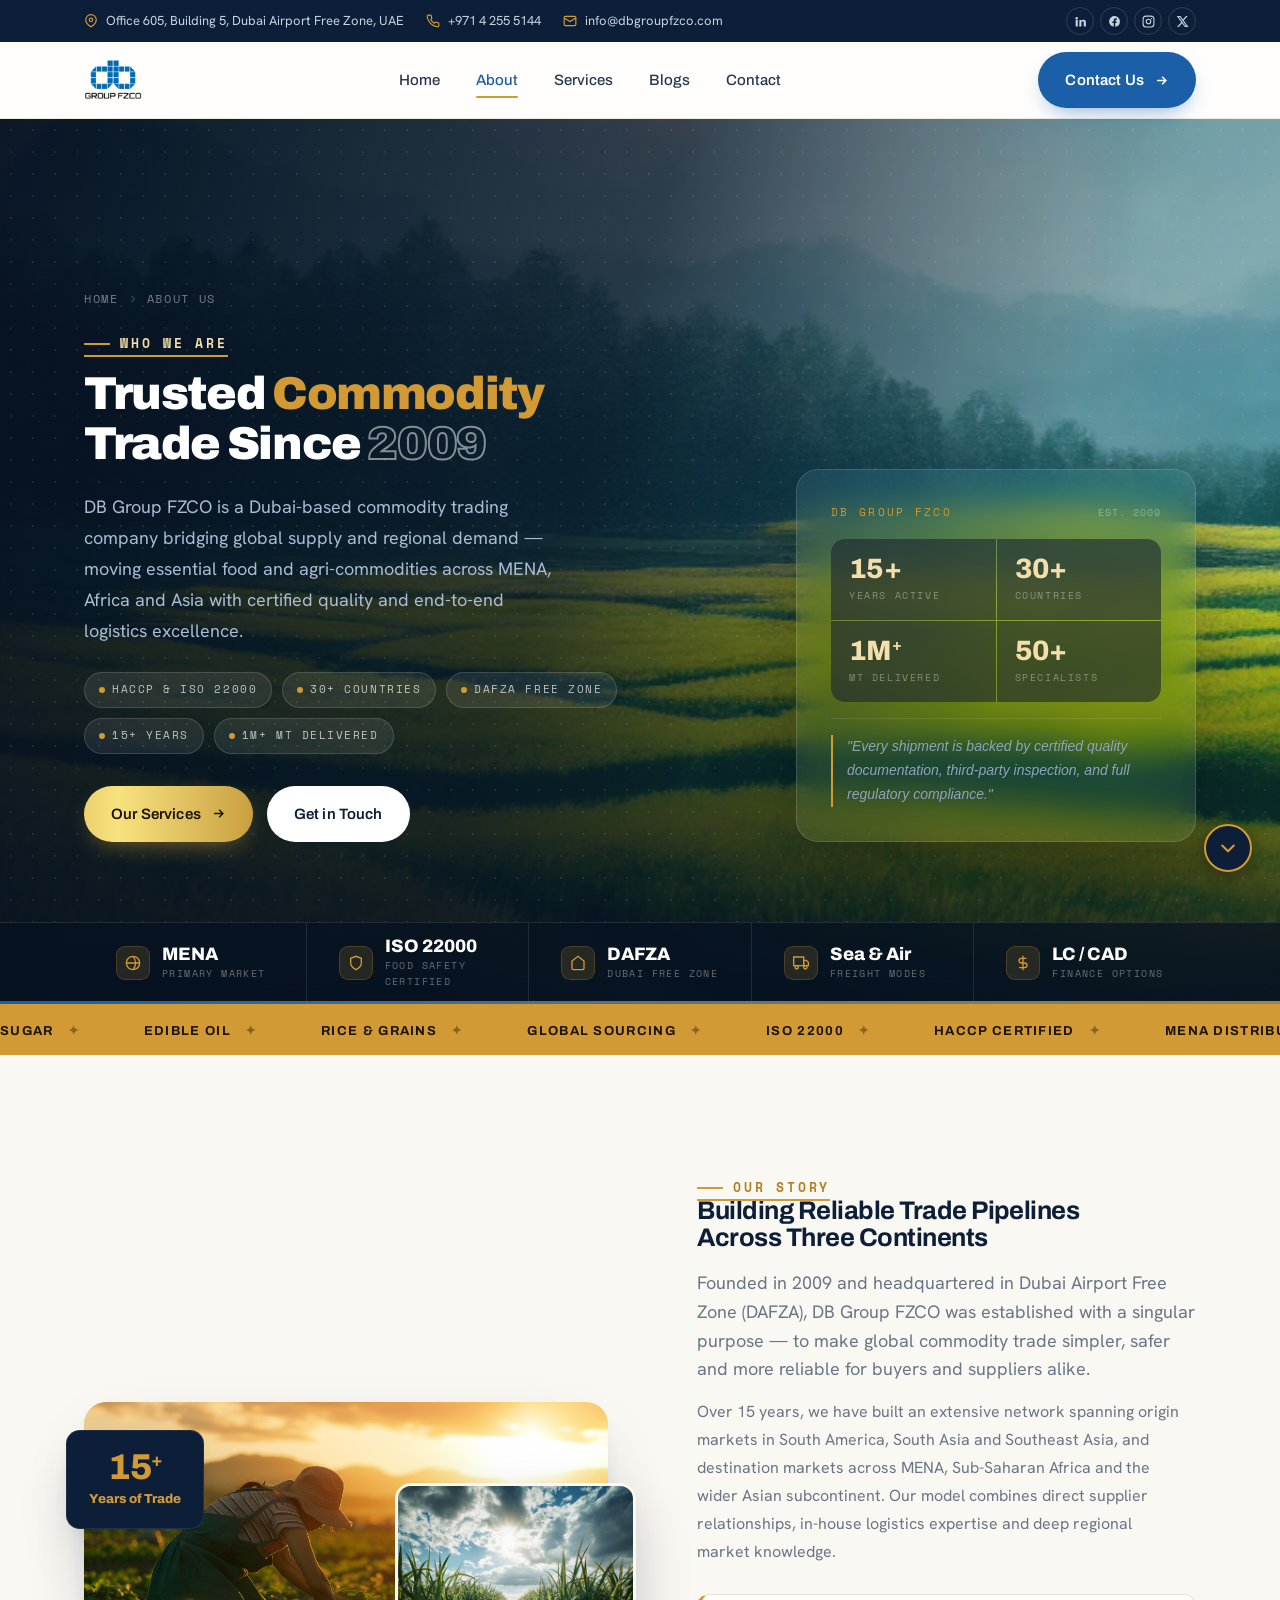
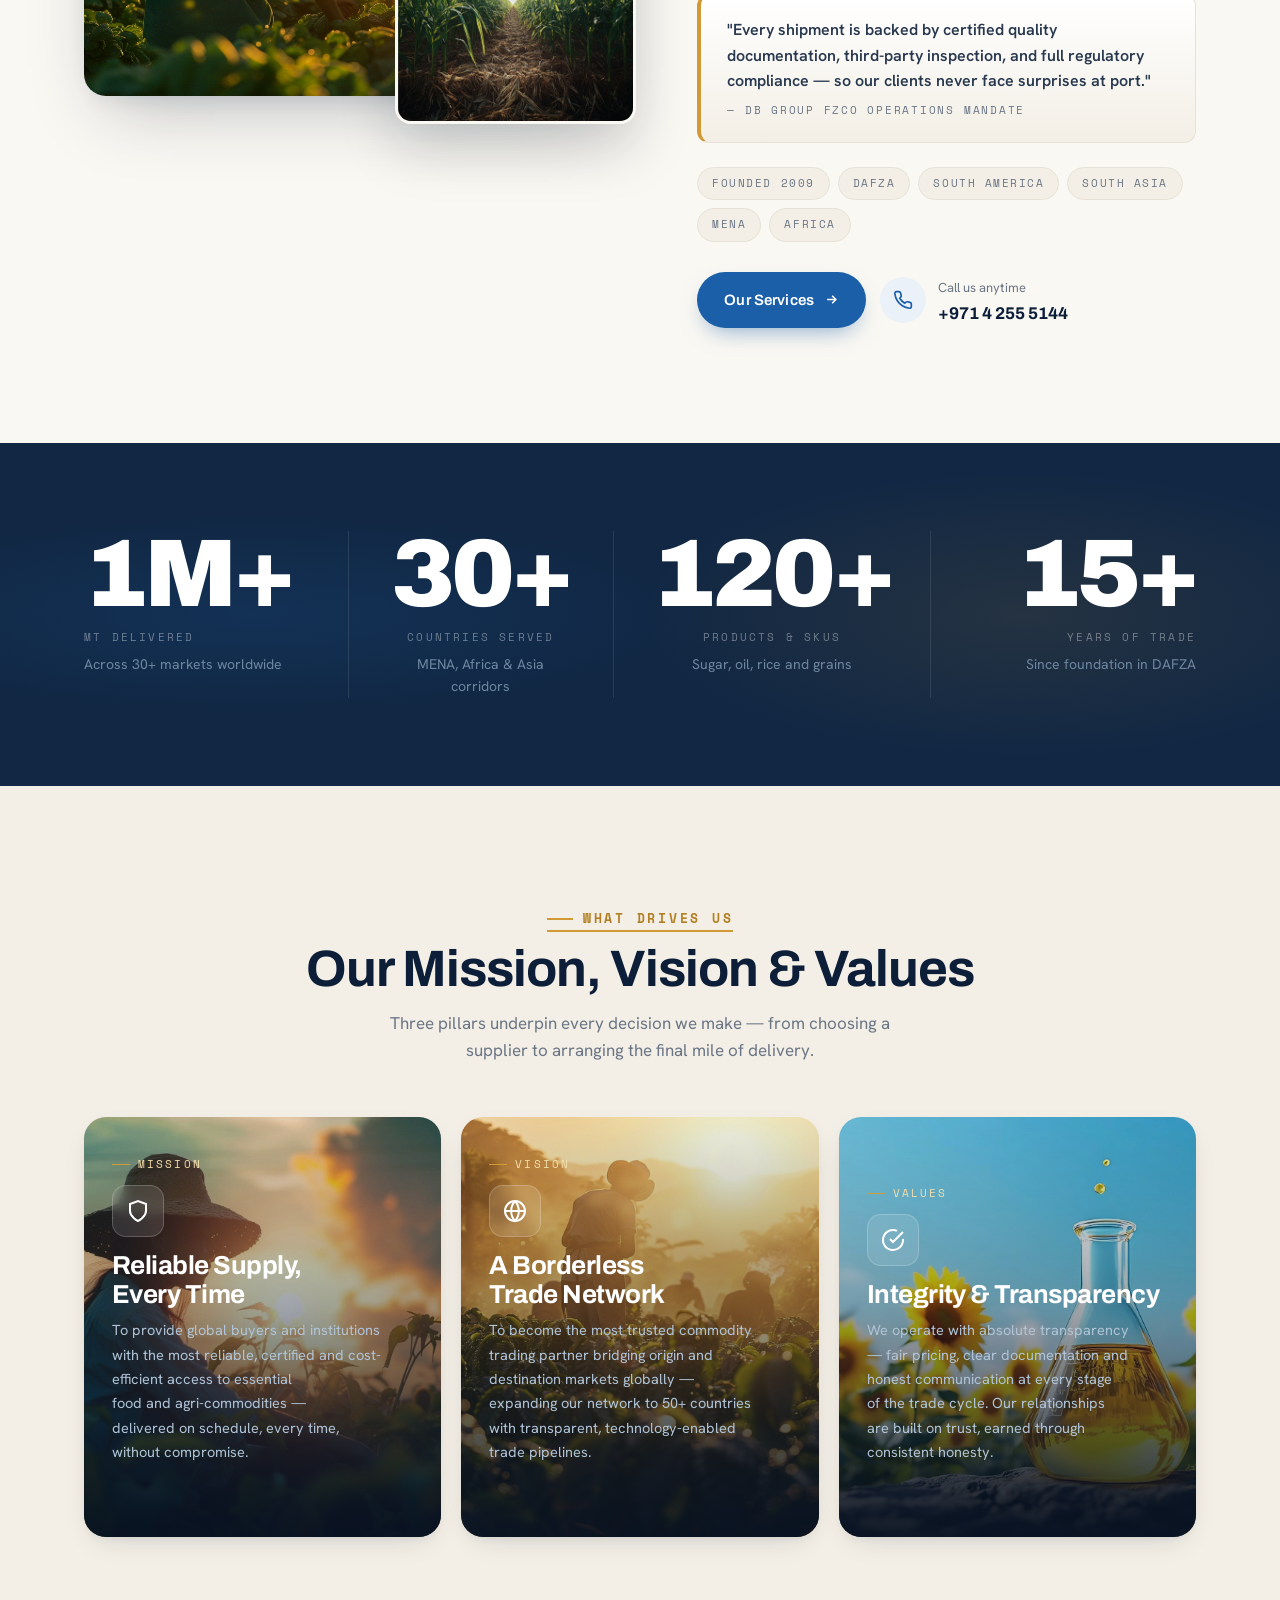
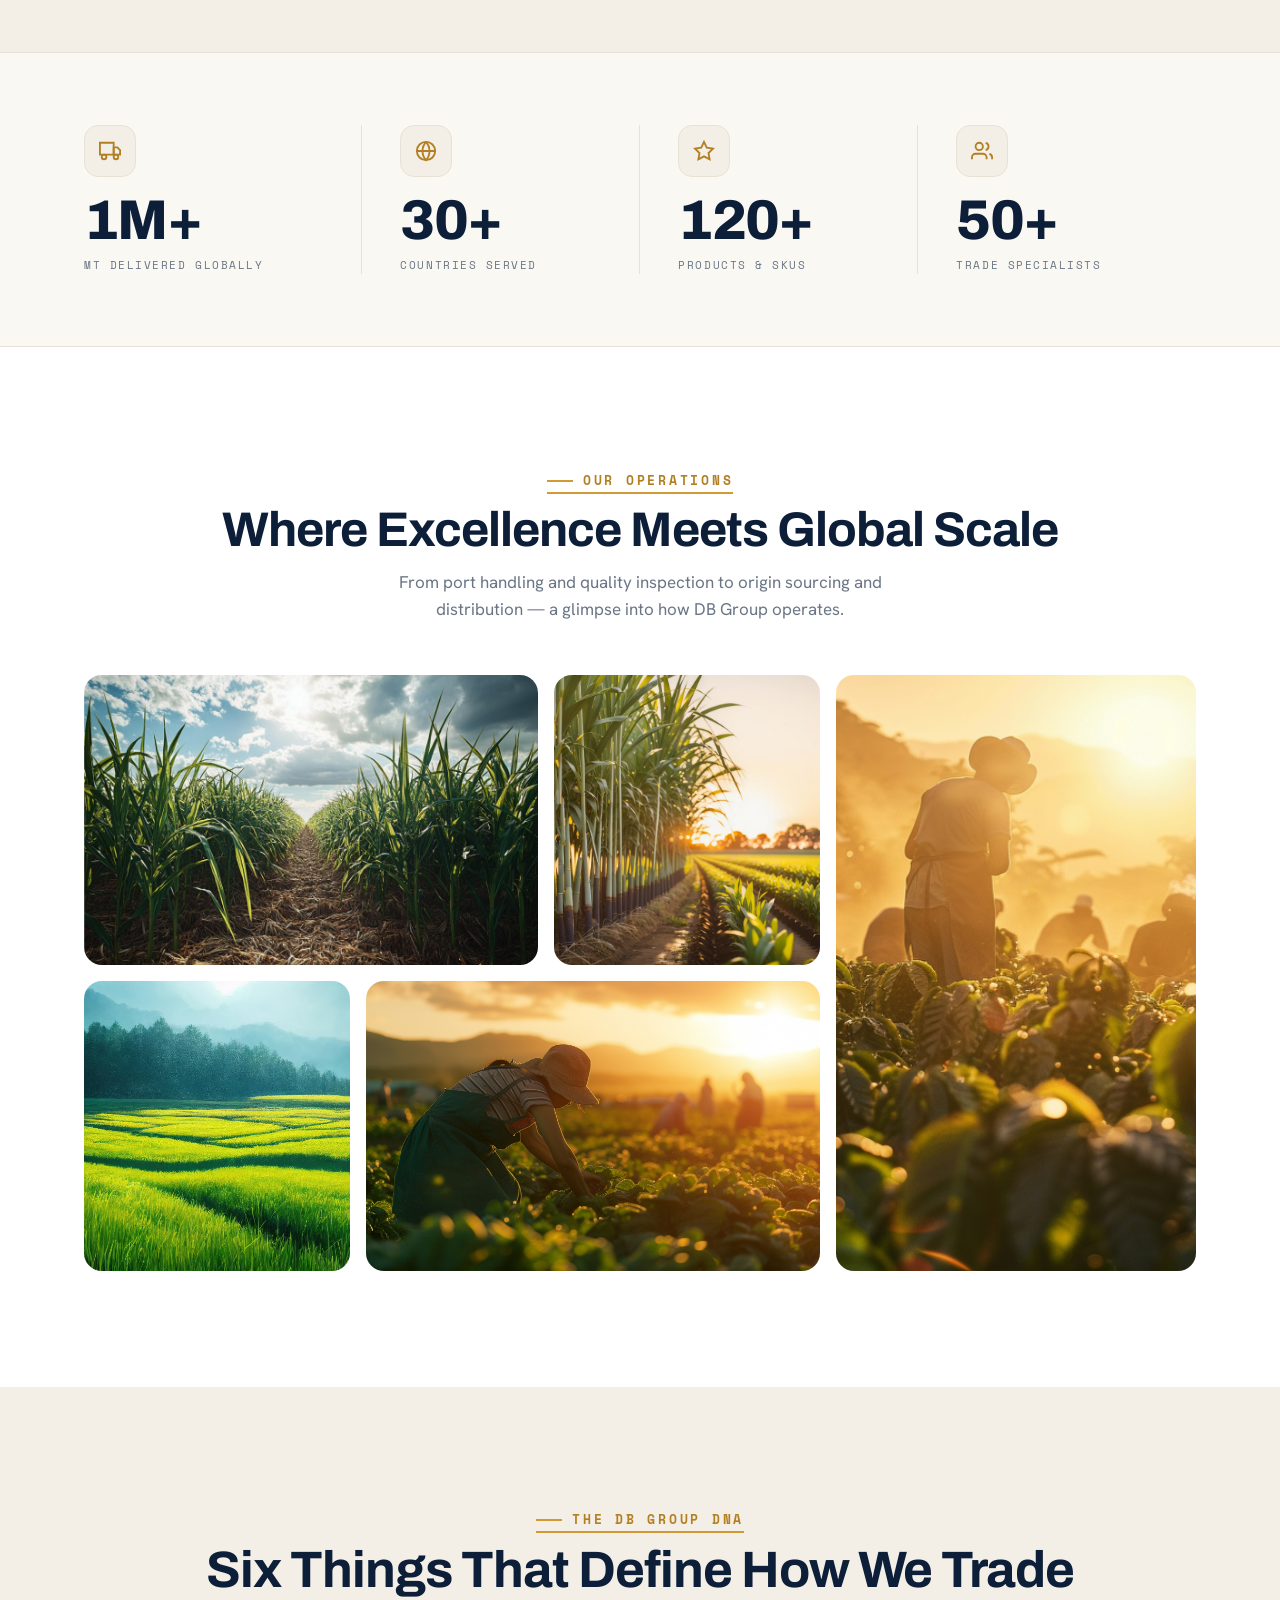
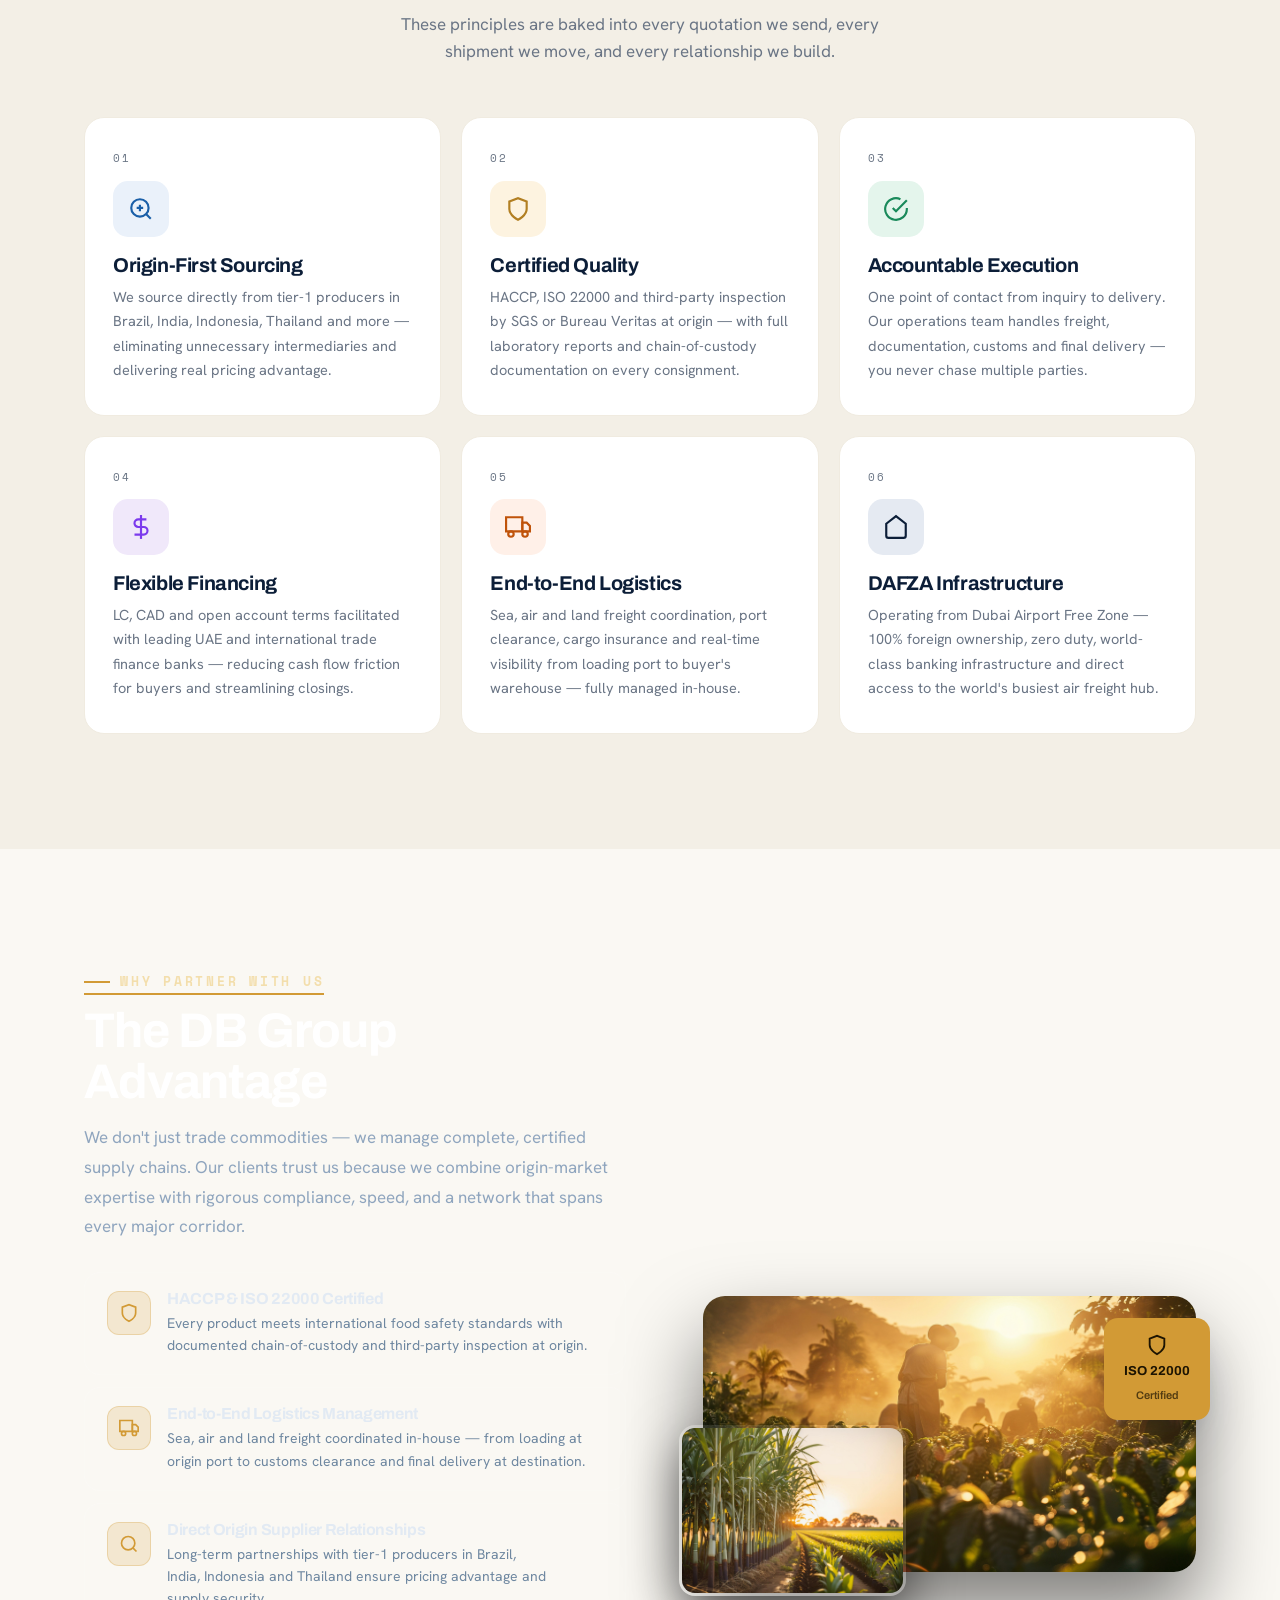
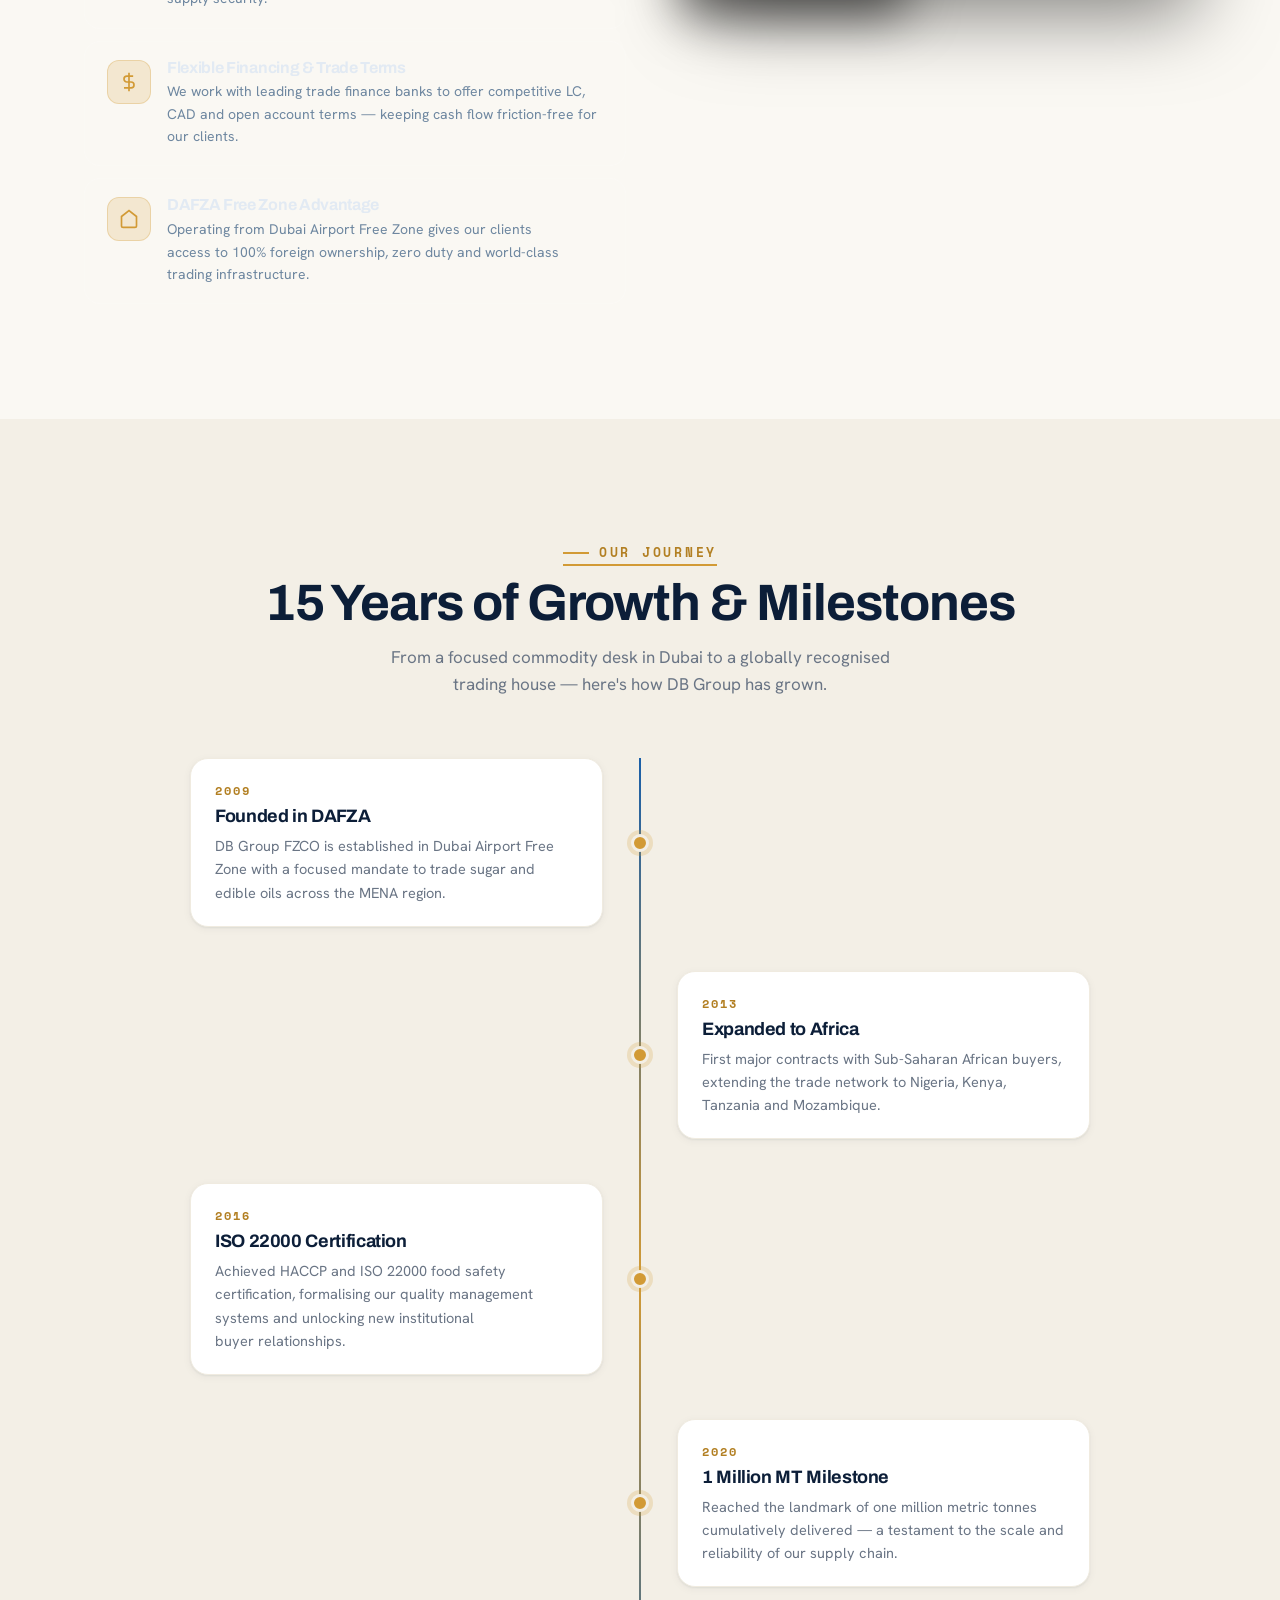
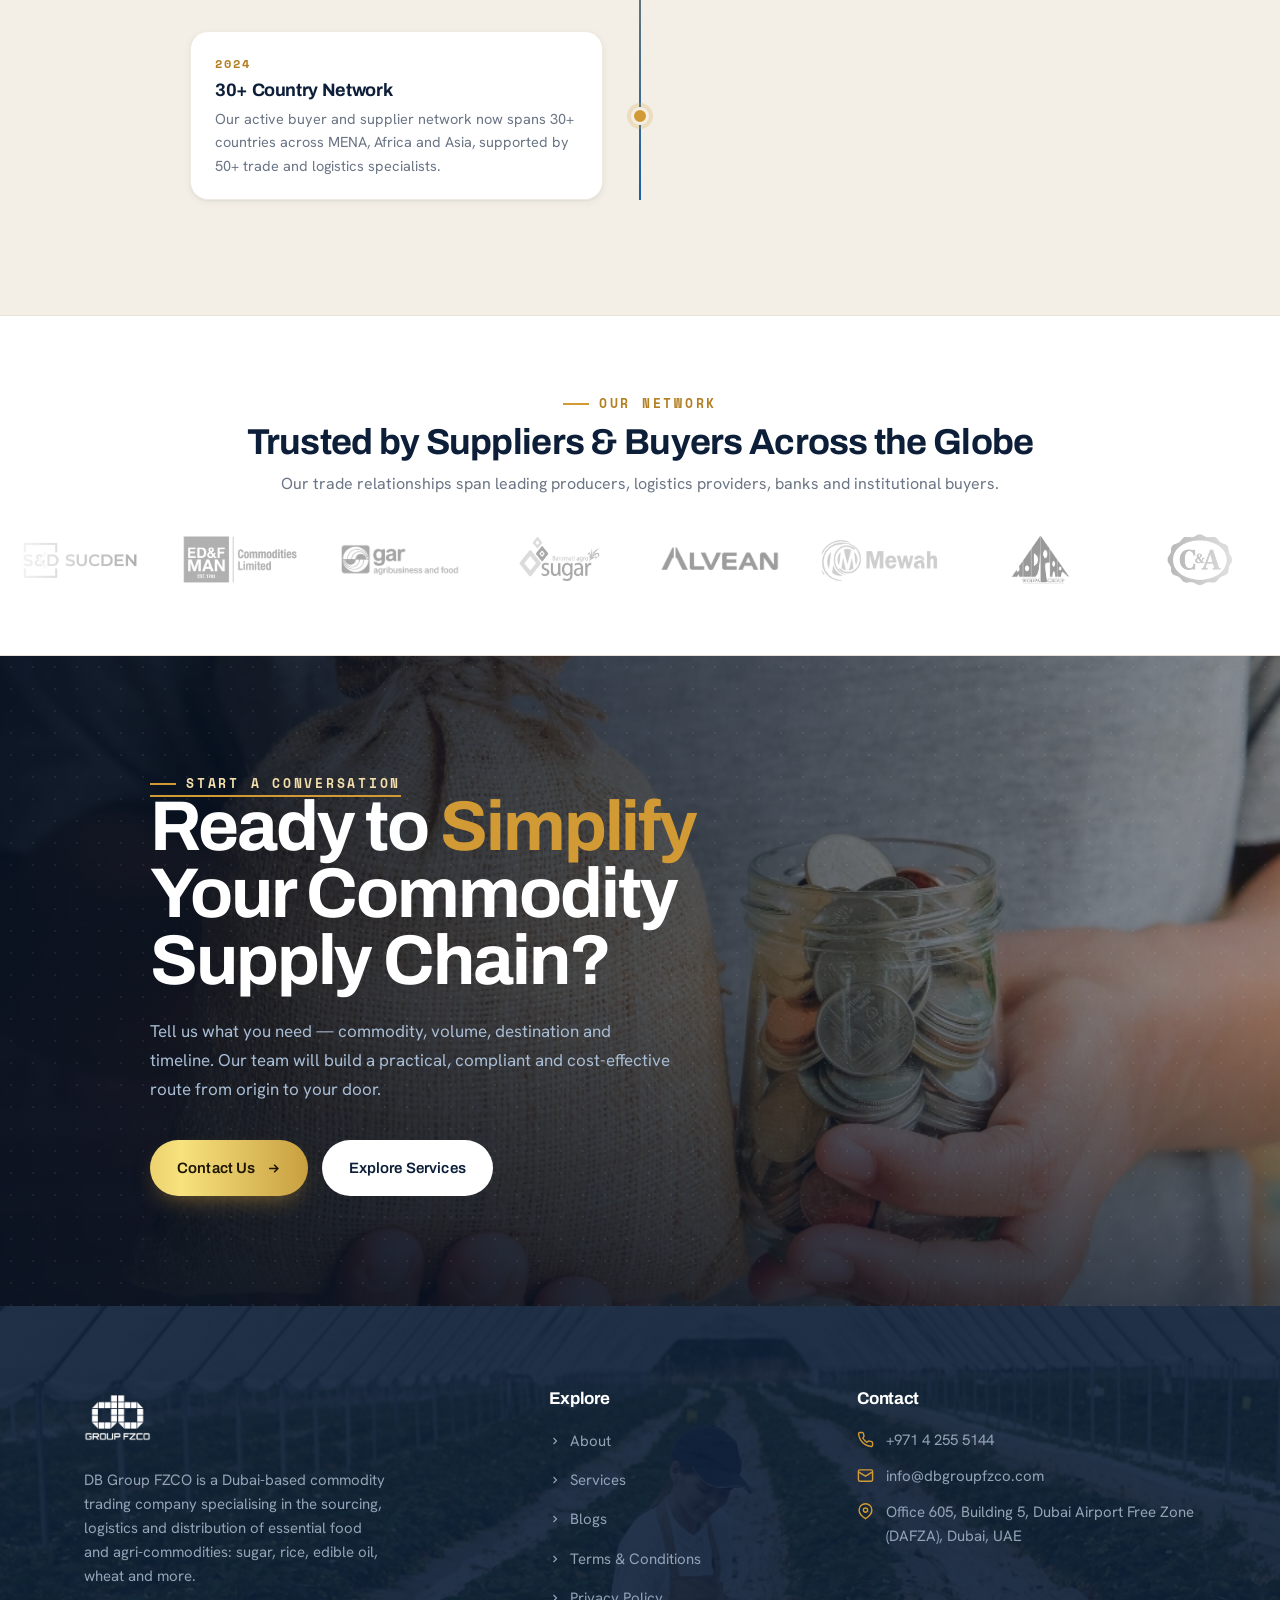
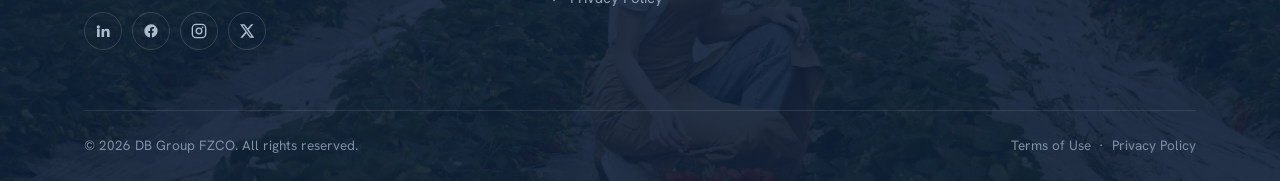
==== commit ab2c7018: "Readme Added" ====
--- a/about.html
+++ b/about.html
@@ -1,13 +1,15 @@
-<!DOCTYPE html>
+﻿<!DOCTYPE html>
 <html lang="en">
 <head>
 <meta charset="UTF-8" />
 <meta name="viewport" content="width=device-width, initial-scale=1.0" />
+<link rel="icon" type="image/x-icon" href="assets/images/favicon.ico" />
+<link rel="apple-touch-icon" href="assets/images/favicon.ico" />
 <title>About Us | DB Group FZCO</title>
 <link rel="preconnect" href="https://fonts.googleapis.com" />
 <link rel="preconnect" href="https://fonts.gstatic.com" crossorigin />
 <link href="https://fonts.googleapis.com/css2?family=Archivo:wght@400;500;600;700;800;900&family=Hanken+Grotesk:wght@400;500;600;700&family=Space+Mono:wght@400;700&display=swap" rel="stylesheet" />
-<link rel="stylesheet" href="styles.css" />
+<link rel="stylesheet" href="assets/css/styles.css" />
 <style>
 
 /* ============================================================
@@ -532,7 +534,7 @@
 .why-section {
   background:
     linear-gradient(rgba(8,18,34,.86), rgba(8,18,34,.86)),
-    url('public/aboutimages/2151252086.jpg') center / cover no-repeat;
+    url('assets/images/about/2151252086.webp') center / cover no-repeat;
   background-attachment: fixed;
 }
 .why-layout {
@@ -585,9 +587,11 @@
 
 @media (max-width: 900px) {
   .why-layout { grid-template-columns: 1fr; }
-  .why-visual { margin-top: 40px; }
-  .why-img-float { width: 38%; bottom: -14px; left: -10px; }
-  .why-cert-float { top: 12px; right: -8px; }
+  .why-visual { margin-top: 40px; overflow: hidden; }
+  .why-img-float { width: 38%; bottom: -14px; left: 0; }
+  .why-cert-float { top: 12px; right: 0; }
+  .why-img-main img { max-height: 420px; object-fit: cover; }
+  .why-section { background-attachment: scroll; }
 }
 
 /* ============================================================
@@ -633,16 +637,15 @@
 .tl-card h4 { font-size: 18px; }
 .tl-card p { color: var(--muted); font-size: 14.5px; margin-top: 8px; line-height: 1.6; }
 
-/* Left / right placement */
-.tl-item:nth-child(odd)  .tl-right { visibility: hidden; pointer-events: none; }
-.tl-item:nth-child(even) .tl-left  { visibility: hidden; pointer-events: none; }
+/* Left / right placement — hide the spacer cards */
+.tl-card[aria-hidden="true"] { visibility: hidden; pointer-events: none; }
 
 @media (max-width: 700px) {
   .timeline::before { left: 18px; transform: none; }
-  .tl-item { grid-template-columns: auto 1fr; gap: 18px; }
-  .tl-item:nth-child(odd)  .tl-right, .tl-item:nth-child(even) .tl-left { display: none; }
-  .tl-item:nth-child(even) .tl-right { visibility: visible; }
-  .tl-item:nth-child(even) .tl-dot { order: -1; }
+  .tl-item { display: flex; align-items: flex-start; gap: 16px; }
+  .tl-card[aria-hidden="true"] { display: none !important; }
+  .tl-dot { order: -1; flex-shrink: 0; margin-top: 26px; margin-left: 9px; }
+  .tl-card:not([aria-hidden]) { flex: 1; visibility: visible !important; }
 }
 
 /* ============================================================
@@ -697,6 +700,7 @@
   background-image: radial-gradient(rgba(255,255,255,.5) 1px, transparent 1.4px);
   background-size: 22px 22px;
 }
+.about-cta .wrap { padding-left: clamp(58px, 12vw, 150px); margin-left: 0; }
 .about-cta__inner { padding-block: clamp(72px,9vw,110px); max-width: 680px; }
 .about-cta h2 { color: #fff; font-size: clamp(36px,5.5vw,72px); line-height: .95; letter-spacing: -.03em; }
 .about-cta h2 em { font-style: normal; color: var(--gold); }
@@ -757,7 +761,7 @@
 <header class="header" id="header">
   <div class="wrap nav">
     <a class="brand" href="index.html">
-      <img src="public/logo.png" alt="DB Group FZCO" class="brand-logo" />
+      <img src="assets/images/logo.webp" alt="DB Group FZCO" class="brand-logo" />
     </a>
     <nav class="menu">
       <a href="index.html">Home</a>
@@ -767,9 +771,6 @@
       <a href="contact.html">Contact</a>
     </nav>
     <div class="nav-right">
-      <button class="icon-btn" aria-label="Search">
-        <svg viewBox="0 0 24 24" fill="none" stroke="currentColor" stroke-width="2"><circle cx="11" cy="11" r="7"/><path d="m21 21-4.3-4.3"/></svg>
-      </button>
       <a href="contact.html" class="btn btn-primary">Contact Us <svg class="arw" width="15" height="15" viewBox="0 0 24 24" fill="none" stroke="currentColor" stroke-width="2.4"><path d="M5 12h14M13 6l6 6-6 6"/></svg></a>
       <button class="icon-btn burger" aria-label="Menu">
         <svg viewBox="0 0 24 24" fill="none" stroke="currentColor" stroke-width="2"><path d="M3 6h18M3 12h18M3 18h18"/></svg>
@@ -785,7 +786,7 @@
      ============================================================ -->
 <section class="about-hero">
   <div class="about-hero-bg">
-    <img src="public/aboutimages/158302.jpg" alt="" />
+    <img src="assets/images/about/158302.webp" alt="" />
   </div>
   <div class="about-hero-shade"></div>
   <div class="about-hero-dots"></div>
@@ -918,10 +919,10 @@
         Years of Trade
       </div>
       <div class="story-img-main">
-        <img src="public/aboutimages/2151252086.jpg" alt="DB Group global operations" loading="lazy" />
+        <img src="assets/images/about/2151252086.webp" alt="DB Group global operations" loading="lazy" />
       </div>
       <div class="story-img-float">
-        <img src="public/aboutimages/74772.jpg" alt="Commodity handling" loading="lazy" />
+        <img src="assets/images/about/74772.webp" alt="Commodity handling" loading="lazy" />
       </div>
     </div>
 
@@ -1003,7 +1004,7 @@
     </div>
     <div class="values-grid">
       <div class="val-card reveal">
-        <img src="public/servicesimage/2151251991.jpg" alt="Mission" loading="lazy" />
+        <img src="assets/images/services/2151251991.webp" alt="Mission" loading="lazy" />
         <div class="val-body">
           <div class="val-kicker">Mission</div>
           <div class="val-icon-wrap">
@@ -1015,7 +1016,7 @@
         </div>
       </div>
       <div class="val-card reveal d1">
-        <img src="public/aboutimages/2151711706.jpg" alt="Vision" loading="lazy" />
+        <img src="assets/images/about/2151711706.webp" alt="Vision" loading="lazy" />
         <div class="val-body">
           <div class="val-kicker">Vision</div>
           <div class="val-icon-wrap">
@@ -1027,7 +1028,7 @@
         </div>
       </div>
       <div class="val-card reveal d2">
-        <img src="public/servicesimage/13758.jpg" alt="Values" loading="lazy" />
+        <img src="assets/images/services/13758.webp" alt="Values" loading="lazy" />
         <div class="val-body">
           <div class="val-kicker">Values</div>
           <div class="val-icon-wrap">
@@ -1086,23 +1087,23 @@
     </div>
     <div class="gallery-mosaic reveal d1">
       <div class="gm-cell">
-        <img src="public/aboutimages/74772.jpg" alt="Commodity operations" loading="lazy" />
+        <img src="assets/images/about/74772.webp" alt="Commodity operations" loading="lazy" />
         <span class="gm-cell-caption">Global Sourcing</span>
       </div>
       <div class="gm-cell">
-        <img src="public/aboutimages/83377.jpg" alt="Quality control" loading="lazy" />
+        <img src="assets/images/about/83377.webp" alt="Quality control" loading="lazy" />
         <span class="gm-cell-caption">Quality Control</span>
       </div>
       <div class="gm-cell">
-        <img src="public/aboutimages/2151711706.jpg" alt="Logistics and shipping" loading="lazy" />
+        <img src="assets/images/about/2151711706.webp" alt="Logistics and shipping" loading="lazy" />
         <span class="gm-cell-caption">Logistics</span>
       </div>
       <div class="gm-cell">
-        <img src="public/aboutimages/158302.jpg" alt="Inspection process" loading="lazy" />
+        <img src="assets/images/about/158302.webp" alt="Inspection process" loading="lazy" />
         <span class="gm-cell-caption">Inspection</span>
       </div>
       <div class="gm-cell">
-        <img src="public/aboutimages/2151252086.jpg" alt="Trade operations" loading="lazy" />
+        <img src="assets/images/about/2151252086.webp" alt="Trade operations" loading="lazy" />
         <span class="gm-cell-caption">Trade Operations</span>
       </div>
     </div>
@@ -1231,10 +1232,10 @@
         <span style="font-size:11px; font-weight:600; opacity:.7;">Certified</span>
       </div>
       <div class="why-img-main">
-        <img src="public/aboutimages/2151711706.jpg" alt="DB Group global commodity operations" loading="lazy" />
+        <img src="assets/images/about/2151711706.webp" alt="DB Group global commodity operations" loading="lazy" />
       </div>
       <div class="why-img-float">
-        <img src="public/aboutimages/83377.jpg" alt="Quality and compliance" loading="lazy" />
+        <img src="assets/images/about/83377.webp" alt="Quality and compliance" loading="lazy" />
       </div>
     </div>
   </div>
@@ -1315,31 +1316,31 @@
   </div>
   <div class="logo-track-wrap">
     <div class="logo-track" id="logoTrack">
-      <div class="logo-item"><img src="public/supplier/logo1.png" alt="Supplier 1" loading="lazy" /></div>
-      <div class="logo-item"><img src="public/supplier/logo2.png" alt="Supplier 2" loading="lazy" /></div>
-      <div class="logo-item"><img src="public/supplier/logo3.png" alt="Supplier 3" loading="lazy" /></div>
-      <div class="logo-item"><img src="public/supplier/logo4.png" alt="Supplier 4" loading="lazy" /></div>
-      <div class="logo-item"><img src="public/supplier/logo5.png" alt="Supplier 5" loading="lazy" /></div>
-      <div class="logo-item"><img src="public/supplier/logo6.png" alt="Supplier 6" loading="lazy" /></div>
-      <div class="logo-item"><img src="public/buyer/logo1.png" alt="Buyer 1" loading="lazy" /></div>
-      <div class="logo-item"><img src="public/buyer/logo2.png" alt="Buyer 2" loading="lazy" /></div>
-      <div class="logo-item"><img src="public/buyer/logo3.png" alt="Buyer 3" loading="lazy" /></div>
-      <div class="logo-item"><img src="public/buyer/logo4.png" alt="Buyer 4" loading="lazy" /></div>
-      <div class="logo-item"><img src="public/buyer/logo5.png" alt="Buyer 5" loading="lazy" /></div>
-      <div class="logo-item"><img src="public/buyer/logo6.png" alt="Buyer 6" loading="lazy" /></div>
+      <div class="logo-item"><img src="assets/images/partners/suppliers/logo1.png" alt="Supplier 1" loading="lazy" /></div>
+      <div class="logo-item"><img src="assets/images/partners/suppliers/logo2.png" alt="Supplier 2" loading="lazy" /></div>
+      <div class="logo-item"><img src="assets/images/partners/suppliers/logo3.png" alt="Supplier 3" loading="lazy" /></div>
+      <div class="logo-item"><img src="assets/images/partners/suppliers/logo4.png" alt="Supplier 4" loading="lazy" /></div>
+      <div class="logo-item"><img src="assets/images/partners/suppliers/logo5.png" alt="Supplier 5" loading="lazy" /></div>
+      <div class="logo-item"><img src="assets/images/partners/suppliers/logo6.png" alt="Supplier 6" loading="lazy" /></div>
+      <div class="logo-item"><img src="assets/images/partners/buyers/logo1.png" alt="Buyer 1" loading="lazy" /></div>
+      <div class="logo-item"><img src="assets/images/partners/buyers/logo2.png" alt="Buyer 2" loading="lazy" /></div>
+      <div class="logo-item"><img src="assets/images/partners/buyers/logo3.png" alt="Buyer 3" loading="lazy" /></div>
+      <div class="logo-item"><img src="assets/images/partners/buyers/logo4.png" alt="Buyer 4" loading="lazy" /></div>
+      <div class="logo-item"><img src="assets/images/partners/buyers/logo5.png" alt="Buyer 5" loading="lazy" /></div>
+      <div class="logo-item"><img src="assets/images/partners/buyers/logo6.png" alt="Buyer 6" loading="lazy" /></div>
       <!-- Duplicate for seamless loop -->
-      <div class="logo-item"><img src="public/supplier/logo1.png" alt="" loading="lazy" /></div>
-      <div class="logo-item"><img src="public/supplier/logo2.png" alt="" loading="lazy" /></div>
-      <div class="logo-item"><img src="public/supplier/logo3.png" alt="" loading="lazy" /></div>
-      <div class="logo-item"><img src="public/supplier/logo4.png" alt="" loading="lazy" /></div>
-      <div class="logo-item"><img src="public/supplier/logo5.png" alt="" loading="lazy" /></div>
-      <div class="logo-item"><img src="public/supplier/logo6.png" alt="" loading="lazy" /></div>
-      <div class="logo-item"><img src="public/buyer/logo1.png" alt="" loading="lazy" /></div>
-      <div class="logo-item"><img src="public/buyer/logo2.png" alt="" loading="lazy" /></div>
-      <div class="logo-item"><img src="public/buyer/logo3.png" alt="" loading="lazy" /></div>
-      <div class="logo-item"><img src="public/buyer/logo4.png" alt="" loading="lazy" /></div>
-      <div class="logo-item"><img src="public/buyer/logo5.png" alt="" loading="lazy" /></div>
-      <div class="logo-item"><img src="public/buyer/logo6.png" alt="" loading="lazy" /></div>
+      <div class="logo-item"><img src="assets/images/partners/suppliers/logo1.png" alt="" loading="lazy" /></div>
+      <div class="logo-item"><img src="assets/images/partners/suppliers/logo2.png" alt="" loading="lazy" /></div>
+      <div class="logo-item"><img src="assets/images/partners/suppliers/logo3.png" alt="" loading="lazy" /></div>
+      <div class="logo-item"><img src="assets/images/partners/suppliers/logo4.png" alt="" loading="lazy" /></div>
+      <div class="logo-item"><img src="assets/images/partners/suppliers/logo5.png" alt="" loading="lazy" /></div>
+      <div class="logo-item"><img src="assets/images/partners/suppliers/logo6.png" alt="" loading="lazy" /></div>
+      <div class="logo-item"><img src="assets/images/partners/buyers/logo1.png" alt="" loading="lazy" /></div>
+      <div class="logo-item"><img src="assets/images/partners/buyers/logo2.png" alt="" loading="lazy" /></div>
+      <div class="logo-item"><img src="assets/images/partners/buyers/logo3.png" alt="" loading="lazy" /></div>
+      <div class="logo-item"><img src="assets/images/partners/buyers/logo4.png" alt="" loading="lazy" /></div>
+      <div class="logo-item"><img src="assets/images/partners/buyers/logo5.png" alt="" loading="lazy" /></div>
+      <div class="logo-item"><img src="assets/images/partners/buyers/logo6.png" alt="" loading="lazy" /></div>
     </div>
   </div>
 </section>
@@ -1349,14 +1350,14 @@
      12. FULL-BLEED IMAGE CTA
      ============================================================ -->
 <section class="about-cta">
-  <img src="public/8675.jpg" alt="Start trading with DB Group" loading="lazy" />
+  <img src="assets/images/8675.webp" alt="Start trading with DB Group" loading="lazy" />
   <div class="wrap">
     <div class="about-cta__inner reveal">
       <span class="eyebrow light">Start a Conversation</span>
       <h2>Ready to <em>Simplify</em> Your Commodity Supply Chain?</h2>
       <p>Tell us what you need — commodity, volume, destination and timeline. Our team will build a practical, compliant and cost-effective route from origin to your door.</p>
       <div class="about-cta__actions">
-        <a href="contact.html" class="btn btn-gold">Get a Quote <svg class="arw" width="15" height="15" viewBox="0 0 24 24" fill="none" stroke="currentColor" stroke-width="2.4"><path d="M5 12h14M13 6l6 6-6 6"/></svg></a>
+        <a href="contact.html" class="btn btn-gold">Contact Us <svg class="arw" width="15" height="15" viewBox="0 0 24 24" fill="none" stroke="currentColor" stroke-width="2.4"><path d="M5 12h14M13 6l6 6-6 6"/></svg></a>
         <a href="services.html" class="btn btn-light">Explore Services</a>
       </div>
     </div>
@@ -1371,7 +1372,7 @@
     <div class="foot-grid">
       <div>
         <a class="brand" href="index.html">
-          <img src="public/logo.png" alt="DB Group FZCO" class="brand-logo brand-logo--footer" />
+          <img src="assets/images/logo.webp" alt="DB Group FZCO" class="brand-logo brand-logo--footer" />
         </a>
         <p class="foot-about">DB Group FZCO is a Dubai-based commodity trading company specialising in the sourcing, logistics and distribution of essential food and agri-commodities: sugar, rice, edible oil, wheat and more.</p>
         <div class="foot-soc">
@@ -1387,8 +1388,8 @@
           <li><a href="about.html"><svg width="12" height="12" viewBox="0 0 24 24" fill="none" stroke="currentColor" stroke-width="2.4"><path d="M9 6l6 6-6 6"/></svg> About</a></li>
           <li><a href="services.html"><svg width="12" height="12" viewBox="0 0 24 24" fill="none" stroke="currentColor" stroke-width="2.4"><path d="M9 6l6 6-6 6"/></svg> Services</a></li>
           <li><a href="blogs.html"><svg width="12" height="12" viewBox="0 0 24 24" fill="none" stroke="currentColor" stroke-width="2.4"><path d="M9 6l6 6-6 6"/></svg> Blogs</a></li>
-          <li><a href="#"><svg width="12" height="12" viewBox="0 0 24 24" fill="none" stroke="currentColor" stroke-width="2.4"><path d="M9 6l6 6-6 6"/></svg> Terms &amp; Conditions</a></li>
-          <li><a href="#"><svg width="12" height="12" viewBox="0 0 24 24" fill="none" stroke="currentColor" stroke-width="2.4"><path d="M9 6l6 6-6 6"/></svg> Privacy Policy</a></li>
+          <li><a href="terms.html"><svg width="12" height="12" viewBox="0 0 24 24" fill="none" stroke="currentColor" stroke-width="2.4"><path d="M9 6l6 6-6 6"/></svg> Terms &amp; Conditions</a></li>
+          <li><a href="privacy.html"><svg width="12" height="12" viewBox="0 0 24 24" fill="none" stroke="currentColor" stroke-width="2.4"><path d="M9 6l6 6-6 6"/></svg> Privacy Policy</a></li>
         </ul>
       </div>
       <div class="foot-col">
@@ -1402,7 +1403,7 @@
     </div>
     <div class="foot-bot">
       <span>&copy; 2026 DB Group FZCO. All rights reserved.</span>
-      <span><a href="#">Terms of Use</a> &nbsp;&middot;&nbsp; <a href="#">Privacy Policy</a></span>
+      <span><a href="terms.html">Terms of Use</a> &nbsp;&middot;&nbsp; <a href="privacy.html">Privacy Policy</a></span>
     </div>
   </div>
 </footer>
@@ -1469,5 +1470,27 @@
   });
 })();
 </script>
+
+<button id="scroll-fab" aria-label="Scroll">
+  <svg viewBox="0 0 24 24" fill="none" stroke="currentColor" stroke-width="2.5" stroke-linecap="round" stroke-linejoin="round" width="20" height="20">
+    <path id="scroll-fab-path" d="M5 15l7-7 7 7"/>
+  </svg>
+</button>
+<style>
+#scroll-fab{position:fixed;bottom:28px;right:28px;width:48px;height:48px;border-radius:50%;background:#0C1E38;border:2px solid #D29A35;color:#D29A35;cursor:pointer;display:flex;align-items:center;justify-content:center;box-shadow:0 4px 20px rgba(0,0,0,.4);z-index:9999;transition:background .2s,color .2s;}
+#scroll-fab:hover{background:#D29A35;color:#0C1E38;}
+</style>
+<script>
+(function(){
+  var btn=document.getElementById('scroll-fab');
+  var path=document.getElementById('scroll-fab-path');
+  var UP='M5 15l7-7 7 7', DOWN='M19 9l-7 7-7-7';
+  function pct(){var t=document.documentElement.scrollHeight-window.innerHeight;return t>0?window.scrollY/t*100:0;}
+  function update(){path.setAttribute('d',pct()<50?DOWN:UP);}
+  btn.addEventListener('click',function(){window.scrollTo({top:pct()<50?document.documentElement.scrollHeight:0,behavior:'smooth'});});
+  window.addEventListener('scroll',update,{passive:true});
+  update();
+})();
+</script>
 </body>
 </html>
--- a/assets/css/styles.css
+++ b/assets/css/styles.css
@@ -0,0 +1,665 @@
+﻿/* ============================================================
+   DB GROUP FZCO — modernized design system
+   Navy + warm gold, Archivo display / Hanken Grotesk body
+   ============================================================ */
+
+:root {
+  /* palette */
+  --paper:      #FAF8F3;
+  --paper-2:    #F3EFE6;
+  --surface:    #FFFFFF;
+  --ink:        #0C1E38;   /* deep navy */
+  --ink-soft:   #28384f;
+  --muted:      #6A7585;
+  --line:       #E8E2D6;
+  --line-soft:  #F0EBE0;
+
+  --primary:    #1A5FA8;   /* refined corporate blue */
+  --primary-d:  #11457E;
+  --navy:       #0C1E38;
+  --navy-2:     #112743;
+
+  --gold:       #D29A35;   /* warm gold */
+  --gold-d:     #B27F22;
+  --gold-soft:  #F3DEAC;
+
+  /* derived */
+  --radius:     18px;
+  --radius-sm:  12px;
+  --radius-lg:  26px;
+  --shadow-sm:  0 1px 2px rgba(12,30,56,.06), 0 2px 8px rgba(12,30,56,.05);
+  --shadow:     0 10px 30px -12px rgba(12,30,56,.18), 0 4px 12px -6px rgba(12,30,56,.10);
+  --shadow-lg:  0 30px 70px -24px rgba(12,30,56,.30), 0 10px 24px -12px rgba(12,30,56,.14);
+
+  --font-display: 'Archivo', sans-serif;
+  --font-body:    'Hanken Grotesk', sans-serif;
+  --font-mono:    'Space Mono', monospace;
+
+  --maxw: 1240px;
+  --gut:  clamp(20px, 5vw, 64px);
+}
+
+* { box-sizing: border-box; }
+html { scroll-behavior: smooth; -webkit-text-size-adjust: 100%; }
+body {
+  margin: 0;
+  font-family: var(--font-body);
+  color: var(--ink);
+  background: var(--paper);
+  font-size: 17px;
+  line-height: 1.6;
+  -webkit-font-smoothing: antialiased;
+  text-rendering: optimizeLegibility;
+}
+img { max-width: 100%; display: block; }
+a { color: inherit; text-decoration: none; }
+h1, h2, h3, h4 {
+  font-family: var(--font-display);
+  font-weight: 700;
+  line-height: 1.04;
+  letter-spacing: -0.02em;
+  margin: 0;
+  color: var(--ink);
+  text-wrap: balance;
+}
+p { margin: 0; text-wrap: pretty; }
+
+.wrap { max-width: var(--maxw); margin-inline: auto; padding-inline: var(--gut); }
+.section { padding-block: clamp(64px, 9vw, 120px); }
+
+/* ---------- shared bits ---------- */
+.eyebrow {
+  font-family: var(--font-mono);
+  font-size: 12.5px;
+  letter-spacing: .22em;
+  text-transform: uppercase;
+  color: var(--gold-d);
+  display: inline-flex;
+  align-items: center;
+  gap: 10px;
+  font-weight: 700;
+}
+.eyebrow::before {
+  content: "";
+  width: 26px; height: 2px;
+  background: var(--gold);
+  display: inline-block;
+}
+.eyebrow.light { color: var(--gold-soft); }
+.lede { color: var(--muted); font-size: 18px; max-width: 56ch; }
+
+.btn {
+  display: inline-flex; align-items: center; gap: 10px;
+  font-family: var(--font-display);
+  font-weight: 600;
+  font-size: 15px;
+  letter-spacing: .01em;
+  padding: 15px 26px;
+  border-radius: 999px;
+  border: 1px solid transparent;
+  cursor: pointer;
+  transition: transform .18s ease, box-shadow .25s ease, background .2s ease, color .2s ease;
+  white-space: nowrap;
+}
+.btn:active { transform: translateY(1px); }
+.btn-primary { background: var(--primary); color: #fff; box-shadow: 0 10px 24px -10px rgba(26,95,168,.6); }
+.btn-primary:hover { background: var(--primary-d); box-shadow: 0 14px 30px -10px rgba(26,95,168,.65); }
+.btn-gold { background: var(--gold); color: #1d1402; box-shadow: 0 10px 24px -10px rgba(210,154,53,.6); }
+.btn-gold:hover { background: var(--gold-d); color: #fff; }
+.btn-ghost { background: transparent; color: var(--ink); border-color: var(--line); }
+.btn-ghost:hover { border-color: var(--ink); background: #fff; }
+.btn-light { background: #fff; color: var(--ink); }
+.btn-light:hover { background: var(--gold); color: #1d1402; }
+.btn .arw { transition: transform .2s ease; }
+.btn:hover .arw { transform: translateX(3px); }
+
+/* ---------- placeholder imagery ---------- */
+.ph {
+  position: relative;
+  overflow: hidden;
+  background:
+    repeating-linear-gradient(135deg, rgba(255,255,255,.06) 0 2px, transparent 2px 11px),
+    linear-gradient(150deg, var(--p1, #d9c79a), var(--p2, #b89b58));
+  display: grid;
+  place-items: center;
+}
+.ph::after {
+  content: attr(data-label);
+  font-family: var(--font-mono);
+  font-size: 11px;
+  letter-spacing: .12em;
+  text-transform: uppercase;
+  color: rgba(255,255,255,.92);
+  background: rgba(12,30,56,.34);
+  border: 1px solid rgba(255,255,255,.28);
+  padding: 7px 12px;
+  border-radius: 999px;
+  backdrop-filter: blur(2px);
+  text-align: center;
+  max-width: 80%;
+}
+.ph.wheat     { --p1:#E7C977; --p2:#C39A3F; }
+.ph.field     { background: url('../images/7755.webp') center/cover no-repeat; }
+.ph.field::after { display: none; }
+.ph.port      { --p1:#6f93b6; --p2:#3a5e84; }
+
+.ph.greenhouse { background: url('../images/8675.webp') center/cover no-repeat; }
+.ph.greenhouse::after { display: none; }
+.ph.logistics  { background: url('../images/2151663056.webp') center/cover no-repeat; }
+.ph.logistics::after  { display: none; }
+.ph.warehouse  { background: url('../images/3933011.webp') center/cover no-repeat; }
+.ph.warehouse::after  { display: none; }
+
+/* reveal */
+.reveal { opacity: 0; transform: translateY(26px); transition: opacity .7s cubic-bezier(.2,.7,.2,1), transform .7s cubic-bezier(.2,.7,.2,1); }
+.reveal.in { opacity: 1; transform: none; }
+.reveal.d1 { transition-delay: .08s; }
+.reveal.d2 { transition-delay: .16s; }
+.reveal.d3 { transition-delay: .24s; }
+@media (prefers-reduced-motion: reduce) { .reveal { opacity:1; transform:none; transition:none; } }
+
+/* ============================================================
+   TOP BAR
+   ============================================================ */
+.topbar {
+  background: var(--navy);
+  color: #c7d2e0;
+  font-size: 13px;
+}
+.topbar .wrap { display: flex; align-items: center; justify-content: space-between; min-height: 42px; gap: 16px; }
+.topbar a { color: #c7d2e0; transition: color .2s; }
+.topbar a:hover { color: var(--gold-soft); }
+.tb-left { display: flex; align-items: center; gap: 22px; flex-wrap: wrap; }
+.tb-item { display: inline-flex; align-items: center; gap: 8px; }
+.tb-item svg { width: 14px; height: 14px; color: var(--gold); flex: none; }
+.tb-soc { display: flex; align-items: center; gap: 6px; }
+.tb-soc a { width: 28px; height: 28px; display: grid; place-items: center; border-radius: 50%; border: 1px solid rgba(255,255,255,.14); }
+.tb-soc a:hover { background: var(--gold); color: var(--navy); border-color: var(--gold); }
+.tb-soc svg { width: 13px; height: 13px; }
+@media (max-width: 860px){ .tb-hide { display: none; } }
+
+/* ============================================================
+   HEADER / NAV
+   ============================================================ */
+.header {
+  position: sticky; top: 0; z-index: 50;
+  background: rgba(255,255,255,.86);
+  backdrop-filter: blur(14px) saturate(1.4);
+  border-bottom: 1px solid var(--line-soft);
+  transition: box-shadow .3s, background .3s;
+}
+.header.scrolled { box-shadow: var(--shadow-sm); background: rgba(255,255,255,.95); }
+.nav { display: flex; align-items: center; justify-content: space-between; min-height: 76px; gap: 20px; position: relative; }
+
+.brand { display: flex; align-items: center; gap: 12px; }
+.brand-logo { height: 48px; width: auto; display: block; }
+.brand-logo--footer { height: 56px; filter: brightness(0) invert(1); }
+.brand .mark {
+  width: 46px; height: 46px; border-radius: 13px;
+  background: linear-gradient(150deg, var(--primary), var(--navy));
+  display: grid; place-items: center;
+  font-family: var(--font-display); font-weight: 800; color: #fff;
+  font-size: 20px; letter-spacing: -.04em;
+  box-shadow: var(--shadow-sm);
+  position: relative;
+}
+.brand .mark::after { content:""; position:absolute; right:7px; top:7px; width:6px; height:6px; border-radius:50%; background: var(--gold); }
+.brand .wm { line-height: 1; }
+.brand .wm b { font-family: var(--font-display); font-weight: 800; font-size: 20px; letter-spacing: -.02em; color: var(--ink); display:block; }
+.brand .wm span { font-family: var(--font-mono); font-size: 10.5px; letter-spacing: .26em; color: var(--muted); text-transform: uppercase; }
+
+.menu { display: flex; align-items: center; gap: 4px; }
+.menu a {
+  font-family: var(--font-display); font-weight: 500; font-size: 15px;
+  padding: 10px 16px; border-radius: 10px; color: var(--ink-soft);
+  position: relative; transition: color .2s, background .2s;
+}
+.menu a:hover { color: var(--ink); background: var(--paper-2); }
+.menu a.active { color: var(--primary); }
+.menu a.active::after { content:""; position:absolute; left:16px; right:16px; bottom:4px; height:2px; background: var(--gold); border-radius:2px; }
+
+.nav-right { display: flex; align-items: center; gap: 10px; }
+.icon-btn { width: 42px; height: 42px; border-radius: 50%; border: 1px solid var(--line); background:#fff; display: grid; place-items: center; cursor: pointer; transition: .2s; color: var(--ink); }
+.icon-btn:hover { border-color: var(--ink); }
+.icon-btn svg { width: 18px; height: 18px; }
+.burger { display: none; }
+@media (max-width: 980px){
+  .menu, .nav-right .btn { display: none; }
+  .burger { display: grid; }
+  .nav-right .icon-btn:not(.burger) { display: none; }
+  .menu--open {
+    display: flex !important;
+    position: absolute;
+    top: 100%;
+    left: 0;
+    right: 0;
+    flex-direction: column;
+    background: #fff;
+    padding: 12px var(--gut) 20px;
+    gap: 2px;
+    box-shadow: 0 16px 40px rgba(12,30,56,.14);
+    border-bottom: 1px solid var(--line);
+    z-index: 100;
+    animation: menuSlideDown .22s cubic-bezier(.16,1,.3,1);
+  }
+  .menu--open a {
+    padding: 13px 16px;
+    border-radius: 10px;
+    font-size: 16px;
+  }
+}
+@keyframes menuSlideDown {
+  from { opacity: 0; transform: translateY(-10px); }
+  to   { opacity: 1; transform: translateY(0); }
+}
+
+/* ============================================================
+   HERO
+   ============================================================ */
+.hero { position: relative; overflow: hidden; background: var(--navy); }
+.hero-bg { position: absolute; inset: 0; }
+.hero-bg .ph {
+  position: absolute;
+  left: 0; right: 0;
+  top: -40%; height: 180%;
+  z-index: 0;
+  background-image: url('../images/HeroBanner.webp');
+  background-size: cover;
+  background-position: center;
+  background-repeat: no-repeat;
+  will-change: transform;
+}
+.hero-bg .ph::after { display: none; }
+.hero-shade {
+  position: absolute; inset: 0; z-index: 1;
+  background:
+    linear-gradient(100deg, rgba(8,18,34,.88) 0%, rgba(8,18,34,.58) 46%, rgba(8,18,34,.22) 100%),
+    linear-gradient(0deg, rgba(8,18,34,.72), rgba(8,18,34,0) 42%);
+}
+.hero-inner { position: relative; z-index: 2; padding-top: clamp(70px, 11vw, 130px); padding-bottom: clamp(150px, 17vw, 230px); }
+.hero h1 { color: #fff; font-size: clamp(26px, 3.6vw, 48px); font-weight: 800; max-width: 16ch; }
+.hero h1 .gold { color: var(--gold); }
+.hero .lede { color: #cdd8e6; margin-top: 24px; font-size: clamp(14px,1.4vw,16px); max-width: 50ch; }
+.hero-cta { display: flex; gap: 14px; margin-top: 36px; flex-wrap: wrap; }
+.hero-chips { display: flex; gap: 10px; margin-top: 40px; flex-wrap: wrap; }
+.chip {
+  font-family: var(--font-mono); font-size: 12px; letter-spacing: .08em; text-transform: uppercase;
+  color: #dbe5f1; padding: 9px 15px; border-radius: 999px;
+  border: 1px solid rgba(255,255,255,.2); background: rgba(255,255,255,.06);
+  display: inline-flex; align-items:center; gap:8px;
+}
+.chip i { width:6px; height:6px; border-radius:50%; background: var(--gold); display:inline-block; }
+
+/* service tiles overlapping hero */
+.tiles-wrap { margin-top: -110px; position: relative; z-index: 5; }
+.tiles {
+  display: grid; grid-template-columns: repeat(3, 1fr); gap: 20px;
+}
+.tile {
+  background: #fff; border-radius: var(--radius); overflow: hidden;
+  box-shadow: var(--shadow); border: 1px solid var(--line-soft);
+  transition: transform .3s ease, box-shadow .3s ease;
+}
+.tile:hover { transform: translateY(-6px); box-shadow: var(--shadow-lg); }
+.tile .pic { aspect-ratio: 16/10; }
+.tile .body { padding: 22px 22px 24px; }
+.tile .kick { font-family: var(--font-mono); font-size: 11px; letter-spacing: .16em; text-transform: uppercase; color: var(--gold-d); }
+.tile h3 { font-size: 21px; margin-top: 9px; }
+.tile p { color: var(--muted); font-size: 15px; margin-top: 8px; }
+.tile .more { display:inline-flex; align-items:center; gap:8px; margin-top:16px; font-family:var(--font-display); font-weight:600; font-size:14px; color: var(--primary); }
+.tile:hover .more .arw { transform: translateX(3px); }
+@media (max-width: 820px){ .tiles { grid-template-columns: 1fr; } .tiles-wrap { margin-top: -70px; } }
+
+/* ============================================================
+   ABOUT / 15+ years
+   ============================================================ */
+.about-grid { display: grid; grid-template-columns: 1.05fr 1fr; gap: clamp(40px,6vw,84px); align-items: center; }
+.about h2 { font-size: clamp(30px, 4vw, 48px); margin-top: 18px; }
+.about p.body { color: var(--muted); margin-top: 20px; }
+.callout {
+  display: flex; gap: 14px; align-items: flex-start;
+  background: linear-gradient(180deg,#fff,var(--paper-2));
+  border: 1px solid var(--line); border-left: 4px solid var(--gold);
+  border-radius: var(--radius-sm); padding: 18px 20px; margin-top: 24px;
+}
+.callout svg { width: 22px; height: 22px; color: var(--gold-d); flex: none; margin-top: 2px; }
+.callout p { font-weight: 600; color: var(--ink-soft); font-size: 15.5px; }
+.about-actions { display: flex; align-items: center; gap: 22px; margin-top: 28px; flex-wrap: wrap; }
+.callbox { display: flex; align-items: center; gap: 12px; }
+.callbox .ring { width: 46px; height: 46px; border-radius: 50%; background: #eaf1f9; color: var(--primary); display: grid; place-items: center; }
+.callbox .ring svg { width: 20px; height: 20px; }
+.callbox b { display: block; font-family: var(--font-display); font-size: 17px; }
+.callbox span { font-size: 13px; color: var(--muted); }
+
+.about-visual { position: relative; }
+.about-visual .disc { aspect-ratio: 1; border-radius: 50%; box-shadow: var(--shadow-lg); }
+.exp-badge {
+  position: absolute; left: -12px; bottom: 34px;
+  background: #fff; border-radius: var(--radius); box-shadow: var(--shadow-lg);
+  padding: 18px 22px; display: flex; align-items: center; gap: 16px; border: 1px solid var(--line-soft);
+}
+.exp-badge .num { font-family: var(--font-display); font-weight: 800; font-size: 46px; color: var(--gold-d); line-height: .9; letter-spacing: -.03em; }
+.exp-badge .lab { font-family: var(--font-display); font-weight: 600; font-size: 15px; max-width: 9ch; line-height: 1.15; color: var(--ink); }
+.about-visual .dots { position:absolute; right:-10px; top:-10px; width:110px; height:110px;
+  background-image: radial-gradient(var(--gold) 1.6px, transparent 1.7px); background-size: 16px 16px; opacity:.5; z-index:-1; border-radius: 8px;}
+@media (max-width: 880px){ .about-grid { grid-template-columns: 1fr; } .about-visual { max-width: 460px; } }
+
+/* ============================================================
+   STATS STRIP
+   ============================================================ */
+.stats { background: var(--navy); position: relative; overflow: hidden; }
+.stats::before { content:""; position:absolute; inset:0; background-image: radial-gradient(rgba(210,154,53,.14) 1px, transparent 1.5px); background-size: 22px 22px; opacity:.6; }
+.stats .wrap { position: relative; }
+.stats-grid { display: grid; grid-template-columns: repeat(4,1fr); gap: 0; }
+.stat { padding: 14px clamp(16px,3vw,40px); text-align: left; position: relative; }
+.stat + .stat::before { content:""; position:absolute; left:0; top:14%; height:72%; width:1px; background: rgba(255,255,255,.13); }
+.stat .ico { width: 50px; height: 50px; border-radius: 13px; background: rgba(255,255,255,.07); border:1px solid rgba(255,255,255,.12); display:grid; place-items:center; color: var(--gold); margin-bottom: 18px; }
+.stat .ico svg { width: 24px; height: 24px; }
+.stat .num { font-family: var(--font-display); font-weight: 800; font-size: clamp(34px,4.4vw,52px); color: #fff; letter-spacing: -.03em; line-height: 1; }
+.stat .num .u { color: var(--gold); }
+.stat .lab { color: #9fb0c4; font-size: 14.5px; margin-top: 8px; font-family: var(--font-mono); letter-spacing: .06em; text-transform: uppercase; }
+@media (max-width: 760px){ .stats-grid { grid-template-columns: 1fr 1fr; gap: 28px 0; } .stat:nth-child(odd)::before{display:none} }
+
+/* ============================================================
+   QUALITY
+   ============================================================ */
+.quality {
+  background: linear-gradient(rgba(8,18,34,.75), rgba(8,18,34,.75)), url('../images/2015.webp') center/cover no-repeat;
+  background-attachment: fixed;
+}
+.quality h2 { font-size: clamp(30px,4vw,48px); margin-top: 16px; color: #fff; }
+.quality .eyebrow { color: var(--gold); }
+.quality p.body { color: #c8d8e8; margin-top: 18px; }
+.quality-grid { display: grid; grid-template-columns: 1fr 1.05fr; gap: clamp(36px,5vw,72px); align-items: center; }
+.quality-pic { border-radius: var(--radius-lg); aspect-ratio: 5/4.4; box-shadow: var(--shadow-lg); overflow:hidden; }
+.checks { display: grid; gap: 12px; margin-top: 24px; }
+.check { display: flex; gap: 12px; align-items: center; font-weight: 600; color: #e2eaf3; font-size: 16px; }
+.check .tk { width: 26px; height: 26px; border-radius: 50%; background: rgba(31,138,91,.25); color: #4ecf96; display: grid; place-items: center; flex: none; border: 1px solid rgba(78,207,150,.35); }
+.check .tk svg { width: 15px; height: 15px; }
+.bars { margin-top: 30px; display: grid; gap: 22px; }
+.bar .top { display: flex; justify-content: space-between; font-family: var(--font-display); font-weight: 600; font-size: 15px; margin-bottom: 9px; color: #e2eaf3; }
+.bar .top span:last-child { color: var(--gold); }
+.bar .track { height: 9px; border-radius: 999px; background: rgba(255,255,255,.15); overflow: hidden; }
+.bar .fill { height: 100%; border-radius: 999px; width: 0; background: linear-gradient(90deg, var(--primary), var(--gold)); transition: width 1.4s cubic-bezier(.2,.7,.2,1); }
+@media (max-width: 880px){ .quality-grid { grid-template-columns: 1fr; } .quality { background-attachment: scroll; } }
+
+/* ============================================================
+   SERVICES (What we do)
+   ============================================================ */
+.services-head { display: grid; grid-template-columns: 1fr 1fr; gap: 40px; align-items: end; }
+.services-head h2 { font-size: clamp(30px,4.4vw,52px); margin-top: 16px; }
+.services-head p { color: var(--muted); }
+.svc-grid { display: grid; grid-template-columns: repeat(3,1fr); gap: 22px; margin-top: 54px; }
+.svc {
+  border-radius: var(--radius-lg); padding: 34px 30px 36px; color: #fff;
+  position: relative; overflow: hidden; min-height: 340px;
+  display: flex; flex-direction: column;
+  transition: transform .3s ease, box-shadow .3s ease;
+}
+.svc:hover { transform: translateY(-7px); box-shadow: var(--shadow-lg); }
+.svc.blue { background: linear-gradient(165deg, rgba(42,116,192,.86), rgba(19,74,134,.92)), url('../images/procurement.webp') center/cover no-repeat; }
+.svc.navy { background: linear-gradient(165deg, rgba(23,58,100,.84), rgba(12,30,56,.92)), url('../images/handling.webp') center/cover no-repeat; }
+.svc.gold { background: linear-gradient(165deg, rgba(224,174,70,.84), rgba(194,136,42,.92)), url('../images/storage.webp') center/cover no-repeat; color: #20180a; }
+.svc .num { font-family: var(--font-mono); font-size: 13px; letter-spacing: .2em; opacity: .7; }
+.svc .ico { width: 58px; height: 58px; border-radius: 15px; background: rgba(255,255,255,.15); display: grid; place-items: center; margin: 18px 0 22px; }
+.svc.gold .ico { background: rgba(32,24,10,.14); }
+.svc .ico svg { width: 28px; height: 28px; }
+.svc h3 { color: inherit; font-size: 24px; }
+.svc p { font-size: 15px; margin-top: 12px; opacity: .9; flex: 1; }
+.svc .more { margin-top: 20px; display: inline-flex; align-items: center; gap: 9px; font-family: var(--font-display); font-weight: 600; font-size: 14px; }
+.svc::after { content:""; position:absolute; right:-40px; bottom:-40px; width:150px; height:150px; border-radius:50%; background: rgba(255,255,255,.06); }
+@media (max-width: 880px){ .svc-grid { grid-template-columns: 1fr; } .services-head { grid-template-columns: 1fr; } }
+
+/* ============================================================
+   TESTIMONIALS
+   ============================================================ */
+.tst { background: var(--paper-2); }
+.tst-head { text-align: center; display: grid; justify-items: center; gap: 14px; }
+.tst-head h2 { font-size: clamp(30px,4.4vw,52px); }
+/* marquee container */
+.tst-marquee {
+  margin-top: 52px;
+  overflow: hidden;
+  -webkit-mask: linear-gradient(90deg, transparent 0%, #000 8%, #000 92%, transparent 100%);
+  mask: linear-gradient(90deg, transparent 0%, #000 8%, #000 92%, transparent 100%);
+}
+@keyframes marqueeScroll {
+  from { transform: translateX(0); }
+  to   { transform: translateX(-50%); }
+}
+.tst-track {
+  display: flex;
+  gap: 22px;
+  width: max-content;
+  animation: marqueeScroll 26s linear infinite;
+}
+.tst-track:hover { animation-play-state: paused; }
+.quote {
+  width: 360px; flex: none;
+  background: #fff; border-radius: var(--radius); padding: 30px 28px;
+  box-shadow: var(--shadow); border: 1px solid var(--line-soft);
+  display: flex; flex-direction: column; position: relative;
+}
+.quote .mk { font-family: var(--font-display); font-size: 64px; line-height: .6; color: var(--gold-soft); height: 26px; }
+.stars { display: flex; gap: 3px; color: var(--gold); margin: 6px 0 14px; }
+.stars svg { width: 17px; height: 17px; }
+.quote p { color: var(--ink-soft); font-size: 16px; flex: 1; }
+.quote .who { display: flex; align-items: center; gap: 13px; margin-top: 22px; padding-top: 20px; border-top: 1px solid var(--line-soft); }
+.quote .av { width: 46px; height: 46px; border-radius: 50%; flex: none; }
+.quote .who b { font-family: var(--font-display); font-size: 16px; display: block; }
+.quote .who span { font-size: 13px; color: var(--muted); }
+@media (prefers-reduced-motion: reduce) { .tst-track { animation: none; } }
+
+/* ============================================================
+   PARTNERS / LOGO WALLS
+   ============================================================ */
+.partners-head { text-align:center; display:grid; justify-items:center; gap:12px; margin-bottom: 12px; }
+.partners-head h2 { font-size: clamp(26px,3.6vw,42px); }
+.logo-group { padding-block: 30px; border-top: 1px solid var(--line); }
+.logo-group:first-of-type { border-top: none; }
+
+/* Supplier logo marquee */
+.logo-marquee {
+  overflow: hidden;
+  -webkit-mask: linear-gradient(90deg, transparent 0%, #000 8%, #000 92%, transparent 100%);
+  mask: linear-gradient(90deg, transparent 0%, #000 8%, #000 92%, transparent 100%);
+}
+@keyframes logoScroll {
+  from { transform: translateX(0); }
+  to   { transform: translateX(-50%); }
+}
+.logo-track {
+  display: flex;
+  align-items: center;
+  gap: 24px;
+  width: max-content;
+  animation: logoScroll 20s linear infinite;
+}
+.logo-track:hover { animation-play-state: paused; }
+.logo-img {
+  flex: none;
+  height: 80px;
+  padding: 12px 28px;
+  background: #fff;
+  border-radius: 12px;
+  border: 1px solid var(--line-soft);
+  display: grid;
+  place-items: center;
+  filter: grayscale(.75) opacity(.8);
+  transition: filter .3s ease, box-shadow .3s ease, transform .3s ease;
+}
+.logo-img:hover {
+  filter: grayscale(0) opacity(1);
+  box-shadow: var(--shadow);
+  transform: translateY(-3px);
+}
+.logo-img img { height: 46px; width: auto; object-fit: contain; display: block; }
+.logo-track--buyers    { animation-direction: reverse; }
+.logo-track--insurance { animation-direction: reverse; }
+@media (prefers-reduced-motion: reduce) { .logo-track { animation: none; } }
+.lg-label { font-family: var(--font-mono); font-size: 12px; letter-spacing: .24em; text-transform: uppercase; color: var(--muted); text-align: center; margin-bottom: 22px; }
+.lg-label b { color: var(--gold-d); }
+.logo-row { display: grid; grid-template-columns: repeat(5, 1fr); gap: 14px; }
+.logo {
+  height: 72px; display: grid; place-items: center; border-radius: 12px;
+  border: 1px solid var(--line-soft); background: #fff;
+  font-family: var(--font-display); font-weight: 700; font-size: 17px; letter-spacing: -.01em;
+  color: #9aa3b0; filter: grayscale(1); transition: .25s; text-align: center; padding: 8px;
+}
+.logo:hover { color: var(--ink); filter: grayscale(0); border-color: var(--line); box-shadow: var(--shadow-sm); transform: translateY(-2px); }
+.logo small { font-family: var(--font-mono); font-weight:400; font-size: 10px; letter-spacing:.1em; display:block; opacity:.7; }
+@media (max-width: 900px){ .logo-row { grid-template-columns: repeat(3,1fr); } }
+@media (max-width: 540px){ .logo-row { grid-template-columns: repeat(2,1fr); } }
+
+/* ============================================================
+   CTA BAND
+   ============================================================ */
+.cta-band { padding-block: clamp(48px,7vw,80px); }
+.cta-inner {
+  background: linear-gradient(120deg, var(--primary-d), var(--primary) 60%, #2A74C0);
+  border-radius: var(--radius-lg); padding: clamp(36px,5vw,60px);
+  display: grid; grid-template-columns: 1fr auto; gap: 30px; align-items: center;
+  position: relative; overflow: hidden; box-shadow: var(--shadow-lg);
+}
+.cta-inner::before { content:""; position:absolute; inset:0; background-image: radial-gradient(rgba(255,255,255,.16) 1px, transparent 1.5px); background-size: 20px 20px; opacity:.5; }
+.cta-inner > * { position: relative; }
+.cta-inner .eyebrow { color: var(--gold-soft); }
+.cta-inner h2 { color: #fff; font-size: clamp(26px,3.6vw,42px); margin-top: 14px; max-width: 20ch; }
+@media (max-width: 760px){ .cta-inner { grid-template-columns: 1fr; } }
+
+/* ============================================================
+   FOOTER
+   ============================================================ */
+.footer { background: linear-gradient(rgba(12,30,56,0.90), rgba(12,30,56,0.90)), url('../images/7755.webp') center/cover no-repeat; color: #aebccd; padding-top: clamp(56px,7vw,84px); }
+.foot-grid { display: grid; grid-template-columns: 1.6fr 1fr 1.3fr; gap: 48px; }
+.footer .brand .wm b { color: #fff; }
+.footer .brand .wm span { color: #7e90a6; }
+.foot-about { margin-top: 22px; font-size: 15px; max-width: 38ch; color: #93a3b7; }
+.foot-soc { display: flex; gap: 10px; margin-top: 24px; }
+.foot-soc a { width: 38px; height: 38px; border-radius: 50%; border: 1px solid rgba(255,255,255,.14); display: grid; place-items: center; transition: .2s; }
+.foot-soc a:hover { background: var(--gold); color: var(--navy); border-color: var(--gold); }
+.foot-soc svg { width: 16px; height: 16px; }
+.foot-col h4 { color: #fff; font-size: 17px; margin-bottom: 20px; }
+.foot-col ul { list-style: none; padding: 0; margin: 0; display: grid; gap: 12px; }
+.foot-col a { font-size: 15px; color: #93a3b7; transition: .2s; display:inline-flex; align-items:center; gap:9px; }
+.foot-col a:hover { color: var(--gold-soft); }
+.foot-contact li { display: flex; gap: 12px; font-size: 15px; color: #93a3b7; align-items: flex-start; }
+.foot-contact svg { width: 17px; height: 17px; color: var(--gold); flex: none; margin-top: 3px; }
+.foot-bot { margin-top: clamp(40px,5vw,60px); border-top: 1px solid rgba(255,255,255,.1); padding-block: 24px; display: flex; justify-content: space-between; gap: 16px; flex-wrap: wrap; font-size: 13.5px; color: #7e90a6; }
+.foot-bot a:hover { color: var(--gold-soft); }
+@media (max-width: 820px){ .foot-grid { grid-template-columns: 1fr; gap: 36px; } }
+
+/* ============================================================
+   PREMIUM ANIMATIONS
+   ============================================================ */
+
+/* 1 — Enhanced reveal: blur + scale + translate */
+.reveal {
+  opacity: 0;
+  transform: translateY(32px) scale(.98);
+  filter: blur(5px);
+  transition: opacity .9s cubic-bezier(.16,1,.3,1),
+              transform .9s cubic-bezier(.16,1,.3,1),
+              filter .9s cubic-bezier(.16,1,.3,1);
+}
+.reveal.in { opacity: 1; transform: none; filter: none; }
+.reveal.d1 { transition-delay: .14s; }
+.reveal.d2 { transition-delay: .28s; }
+.reveal.d3 { transition-delay: .44s; }
+
+/* 2 — Word-reveal (words injected by JS) */
+.word-wrap { display: inline-block; overflow: hidden; vertical-align: bottom; }
+.word {
+  display: inline-block;
+  transform: translateY(110%);
+  transition: transform .75s cubic-bezier(.16,1,.3,1);
+}
+.reveal.in .word { transform: translateY(0); }
+
+/* 3 — Eyebrow expanding underline on reveal */
+.eyebrow { position: relative; }
+.eyebrow::after {
+  content: ""; position: absolute; left: 0; bottom: -3px;
+  height: 2px; width: 100%; background: var(--gold);
+  transform: scaleX(0); transform-origin: left;
+  transition: transform .65s cubic-bezier(.16,1,.3,1) .45s;
+}
+.reveal.in .eyebrow::after,
+.eyebrow.in::after { transform: scaleX(1); }
+
+/* 4 — Hero background: slow Ken Burns zoom on parent (parallax lives on child .ph) */
+@keyframes kbZoom { from { transform: scale(1); } to { transform: scale(1.09); } }
+.hero-bg { animation: kbZoom 22s ease-out forwards; }
+
+/* 5 — Hero overlay subtle breathe */
+@keyframes shadeBreathe { 0%,100%{opacity:1} 50%{opacity:.88} }
+.hero-shade { animation: shadeBreathe 10s ease-in-out infinite; }
+
+/* 6 — Hero chips float after reveal */
+@keyframes floatY { 0%,100%{transform:translateY(0)} 50%{transform:translateY(-7px)} }
+.hero-chips.in .chip:nth-child(1) { animation: floatY 4.2s ease-in-out infinite 0s; }
+.hero-chips.in .chip:nth-child(2) { animation: floatY 4.2s ease-in-out infinite .7s; }
+.hero-chips.in .chip:nth-child(3) { animation: floatY 4.2s ease-in-out infinite 1.4s; }
+
+/* 7 — Tile: image zoom + deeper lift on hover */
+.tile { transition: transform .38s cubic-bezier(.2,.7,.2,1), box-shadow .38s cubic-bezier(.2,.7,.2,1); }
+.tile:hover { transform: translateY(-10px); box-shadow: 0 30px 60px rgba(8,18,34,.15); }
+.tile .pic { transition: transform .6s cubic-bezier(.2,.7,.2,1); }
+.tile:hover .pic { transform: scale(1.07); }
+
+/* 8 — Gold button shimmer sweep */
+@keyframes shimmer { to { background-position: -200% center; } }
+.btn-gold {
+  background: linear-gradient(90deg, var(--gold-d) 0%, #f7e27e 40%, var(--gold-d) 80%) 200% center / 300% auto;
+  animation: shimmer 3.5s linear infinite;
+}
+
+/* 9 — Stat icon hover spin */
+.stat .ico { transition: transform .4s cubic-bezier(.2,.7,.2,1), background .3s; }
+.stat:hover .ico { transform: rotate(14deg) scale(1.13); background: rgba(210,154,53,.18); }
+
+/* 10 — Experience badge float */
+.exp-badge { animation: floatY 4s ease-in-out infinite 1.2s; }
+
+/* 11 — About disc subtle zoom on parent hover */
+.disc { transition: transform .55s cubic-bezier(.2,.7,.2,1); }
+.about-visual:hover .disc { transform: scale(1.04) rotate(1deg); }
+
+/* 12 — Quote card hover lift */
+.quote { transition: transform .35s cubic-bezier(.2,.7,.2,1), box-shadow .35s cubic-bezier(.2,.7,.2,1); }
+.quote:hover { transform: translateY(-8px); box-shadow: 0 26px 52px rgba(8,18,34,.12); }
+
+/* 13 — Service card: deeper lift + expanding orb */
+.svc { transition: transform .38s cubic-bezier(.2,.7,.2,1), box-shadow .38s cubic-bezier(.2,.7,.2,1); }
+.svc:hover { transform: translateY(-10px); box-shadow: 0 32px 64px rgba(8,18,34,.2); }
+.svc::after { transition: transform .55s cubic-bezier(.2,.7,.2,1), opacity .55s; }
+.svc:hover::after { transform: scale(3) translate(-20px, -20px); opacity: .14; }
+
+/* 14 — CTA band animated gradient */
+@keyframes ctaGrad { 0%,100%{background-position:0% 50%} 50%{background-position:100% 50%} }
+.cta-inner {
+  background: linear-gradient(120deg, var(--primary-d), var(--primary), #2a74c0, #16509e, var(--primary-d));
+  background-size: 300% 300%;
+  animation: ctaGrad 7s ease infinite;
+}
+
+/* 15 — Progress bar shimmer */
+@keyframes barShimmer { to { background-position: -200% center; } }
+.bar .fill {
+  background: linear-gradient(90deg, var(--primary), var(--gold), var(--primary)) 200% center / 300% auto;
+  animation: barShimmer 2.8s linear infinite;
+}
+
+/* 16 — Scroll progress line (element added by JS) */
+#scroll-prog {
+  position: fixed; top: 0; left: 0; height: 3px; width: 0%;
+  background: linear-gradient(90deg, var(--primary), var(--gold));
+  z-index: 10000; pointer-events: none;
+}
+
+/* 17 — Respect reduced-motion */
+@media (prefers-reduced-motion: reduce) {
+  .word { transition: none; transform: none; }
+  .exp-badge, .hero-chips.in .chip { animation: none; }
+  .btn-gold, .bar .fill, .cta-inner, .hero-shade, .hero-bg { animation: none; }
+}
